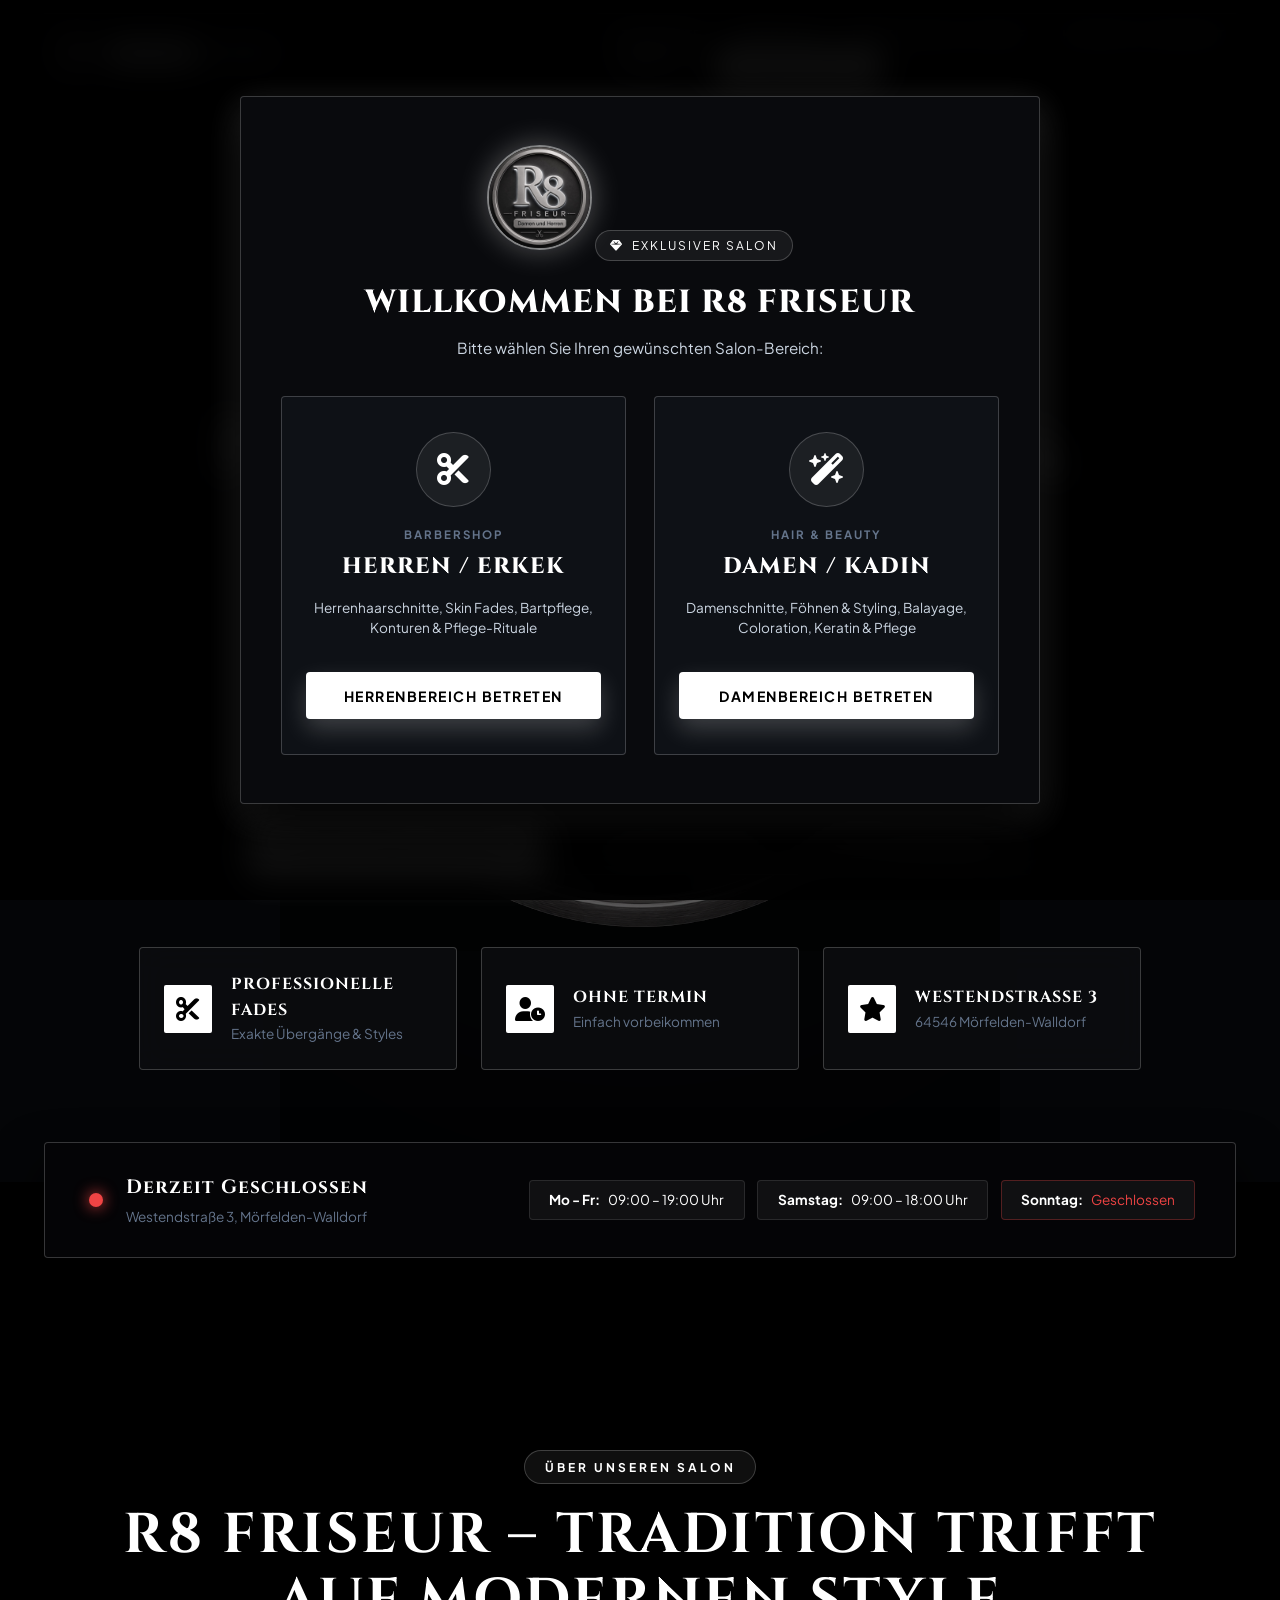
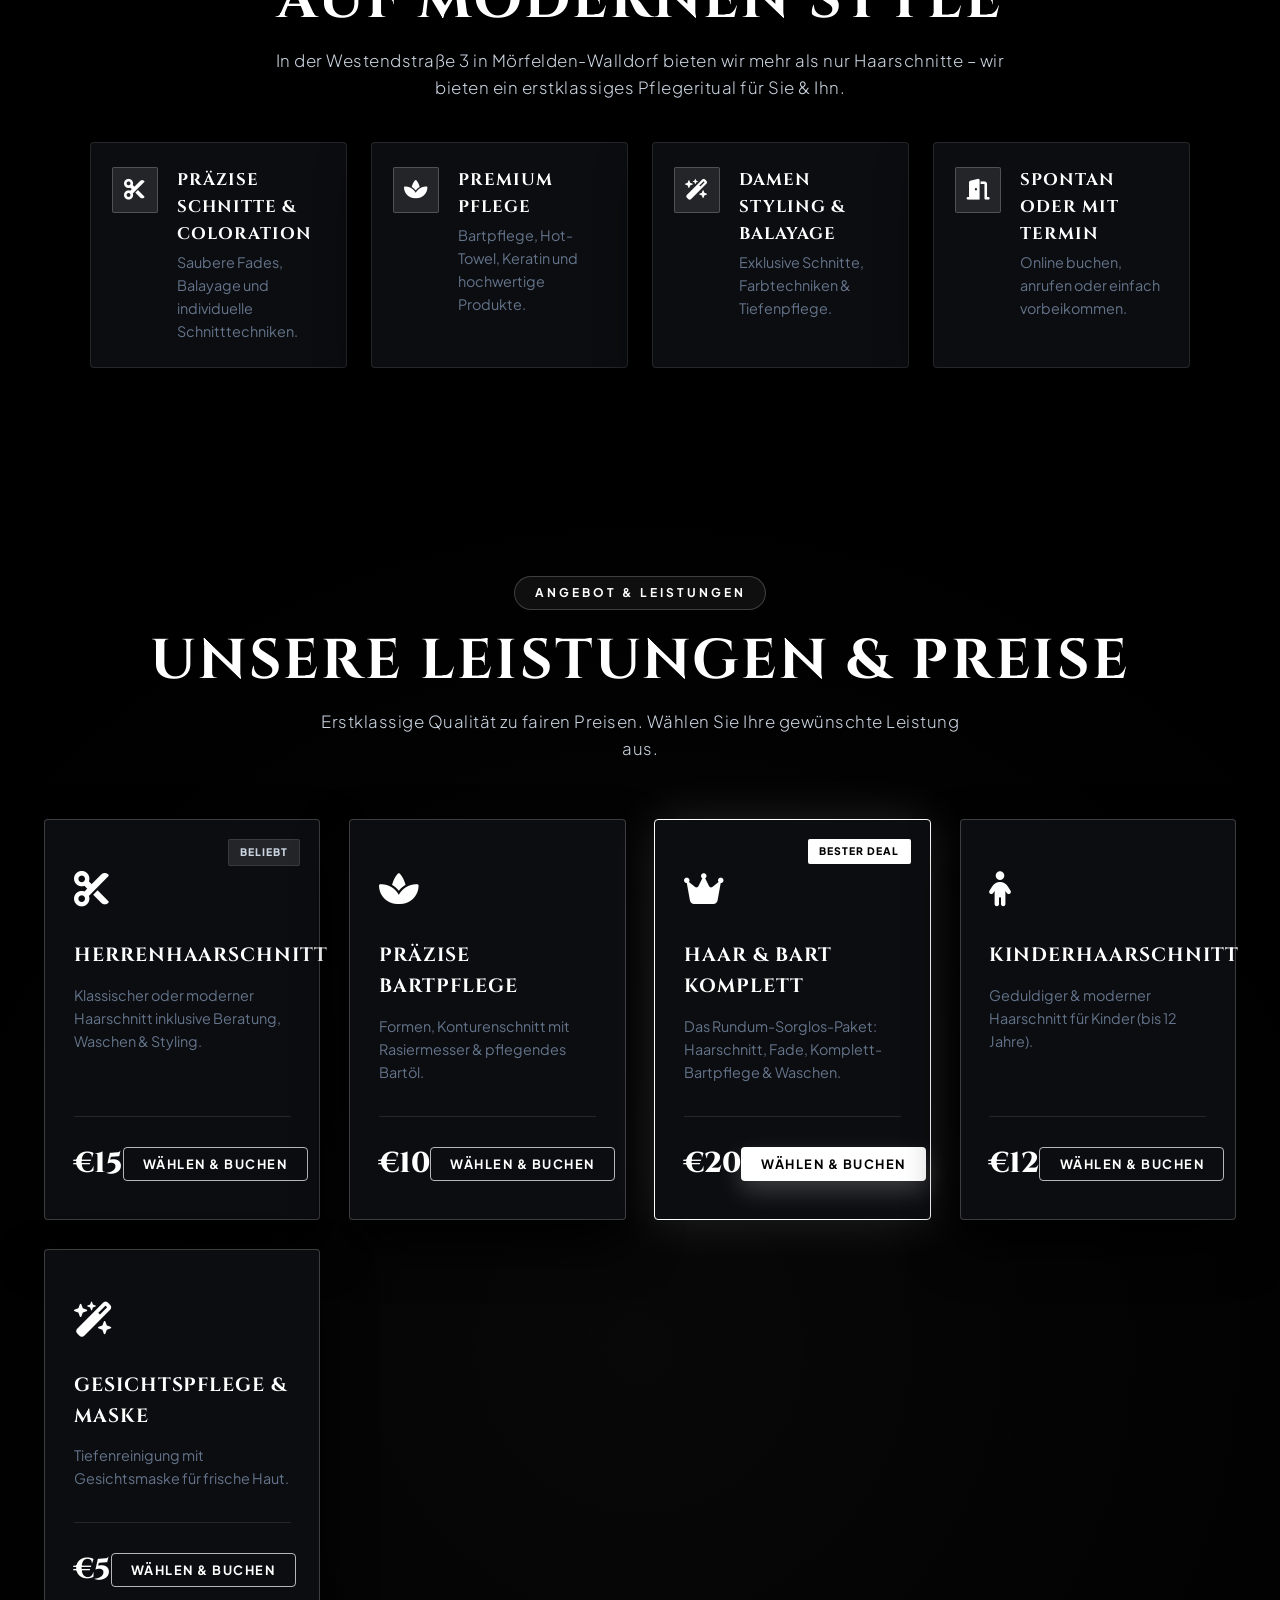
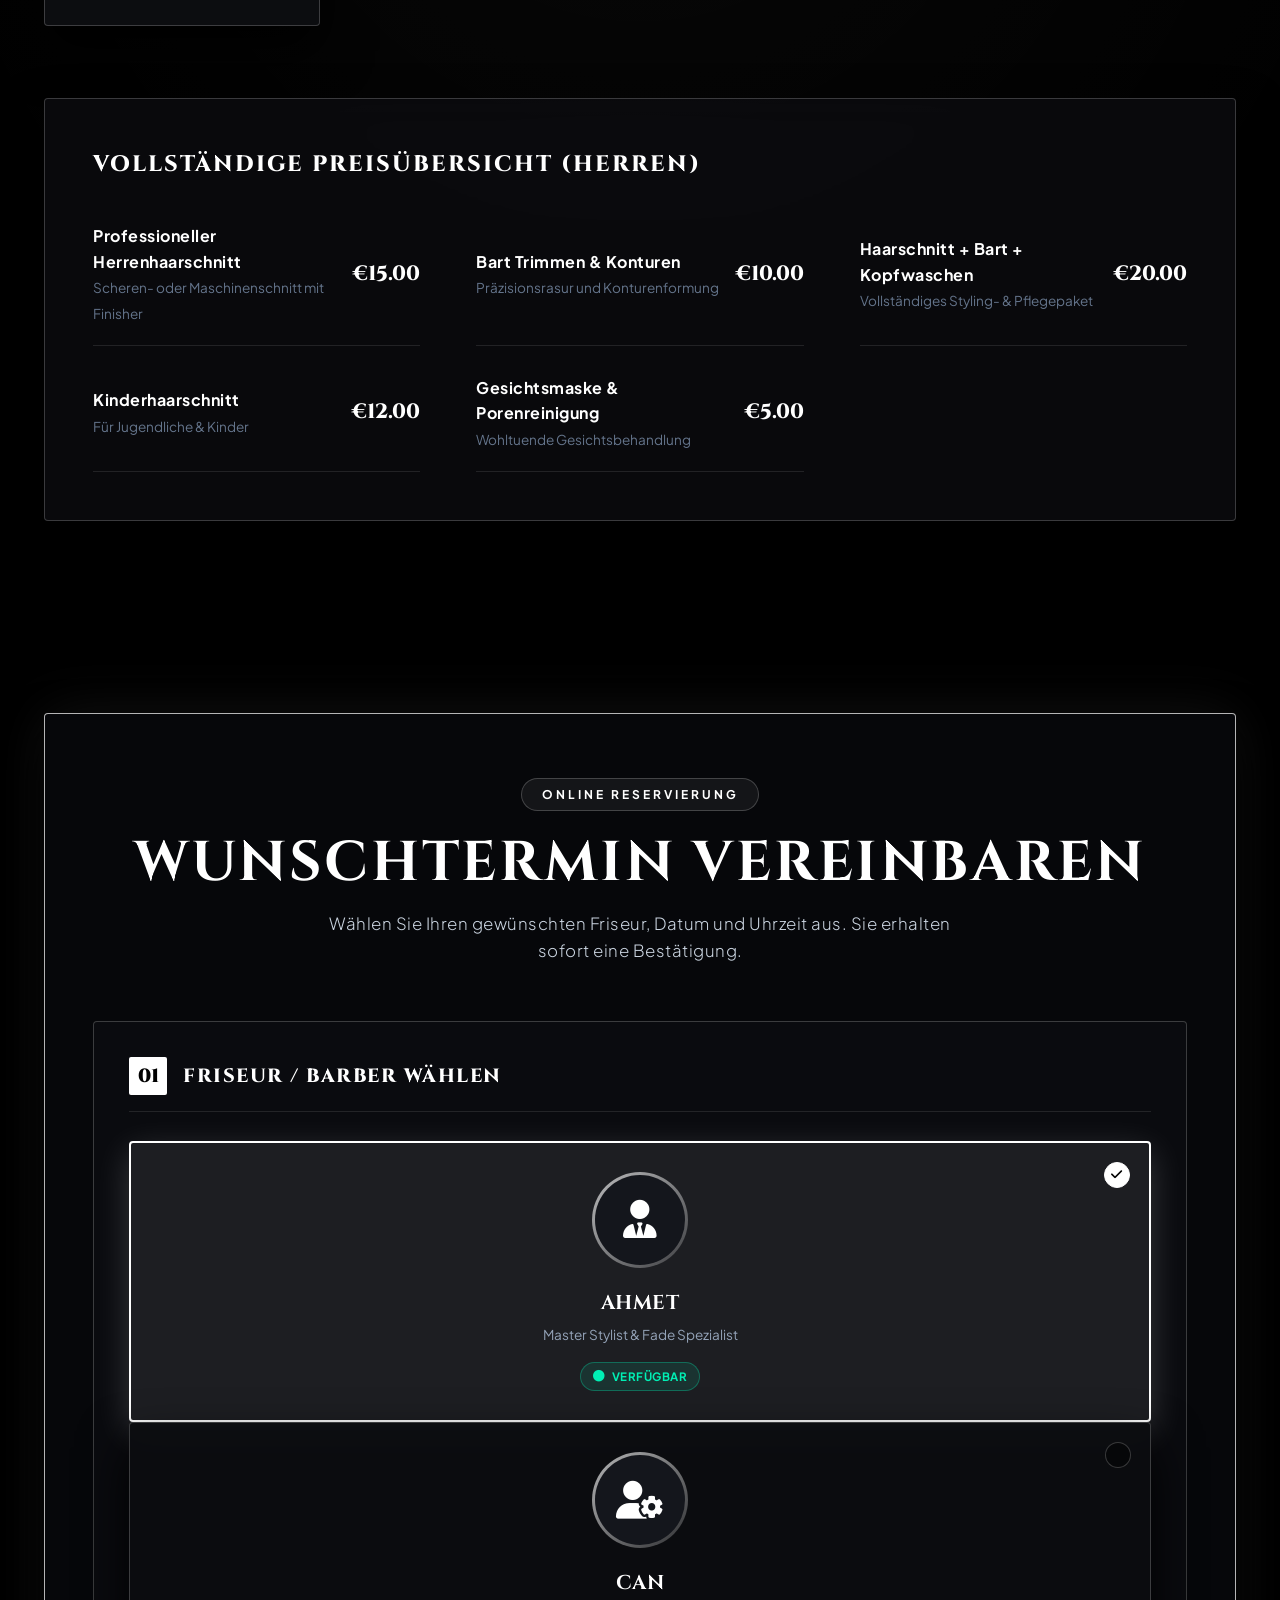
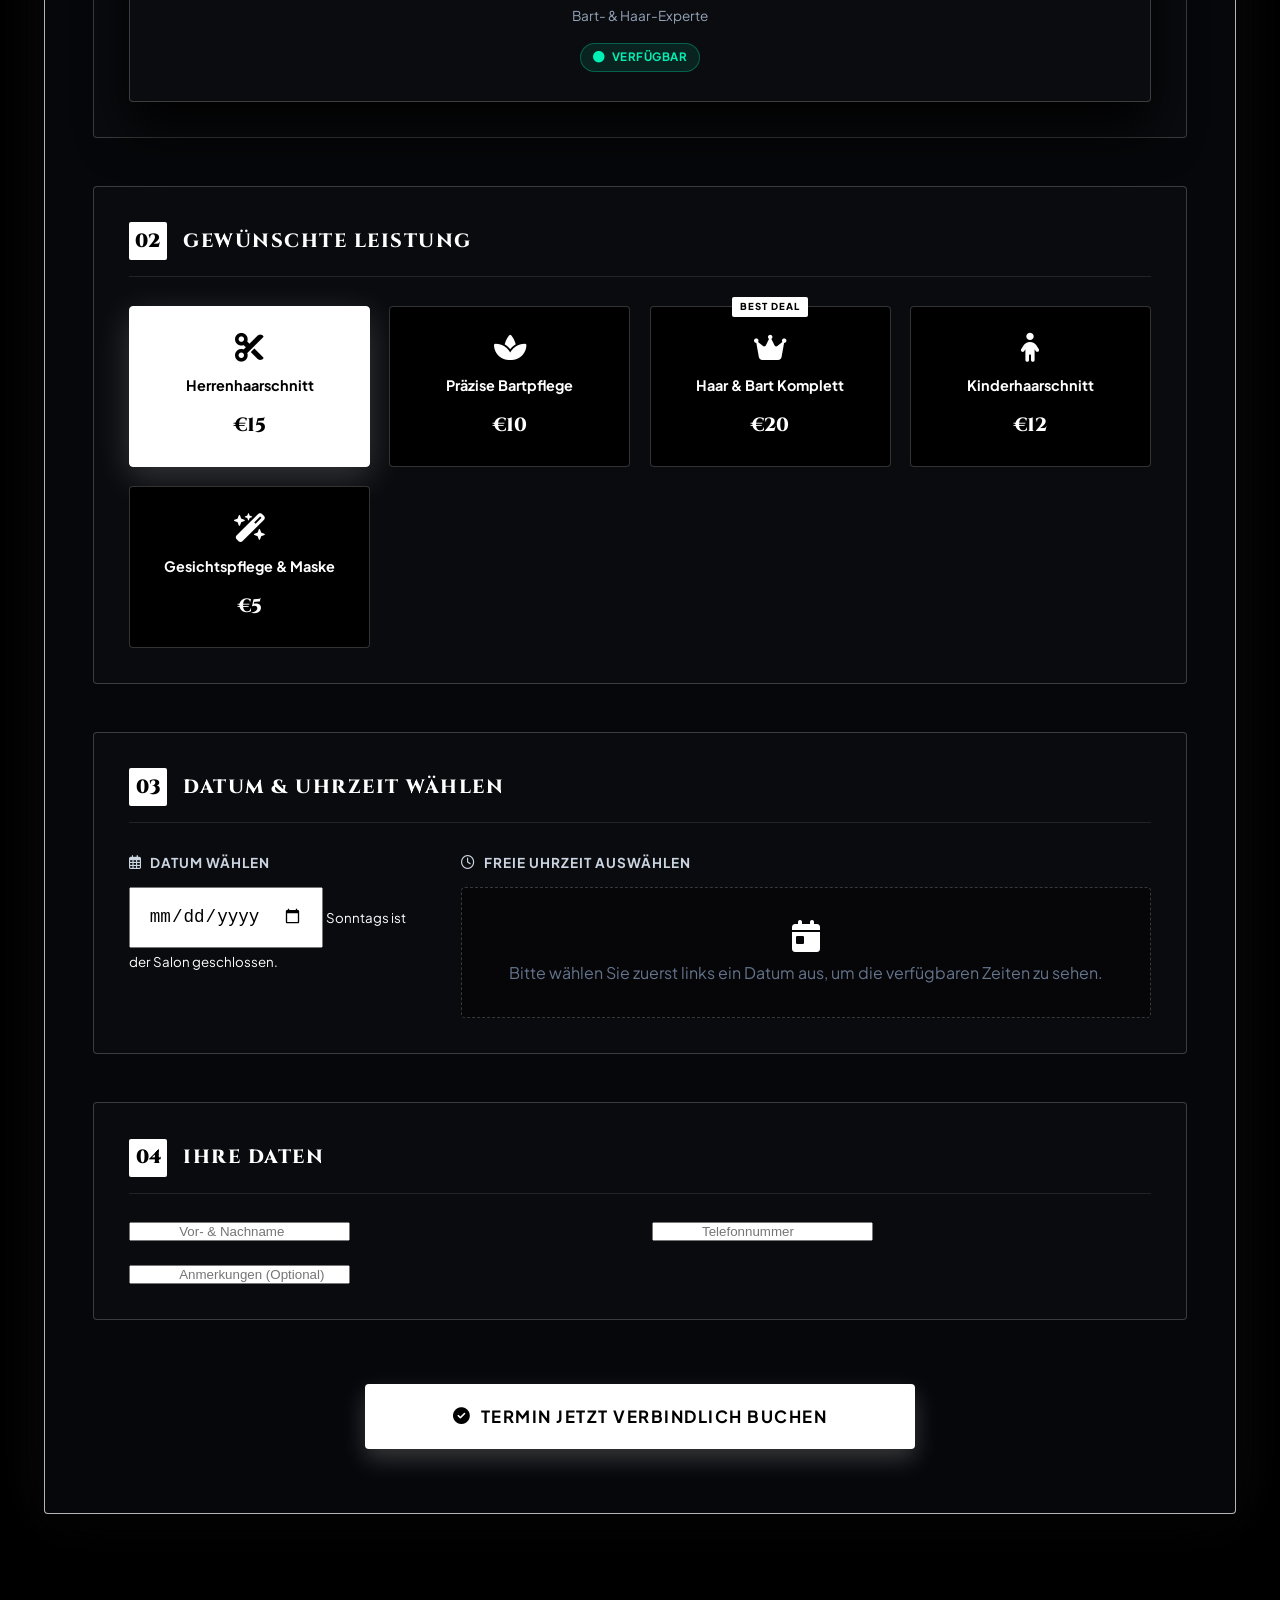
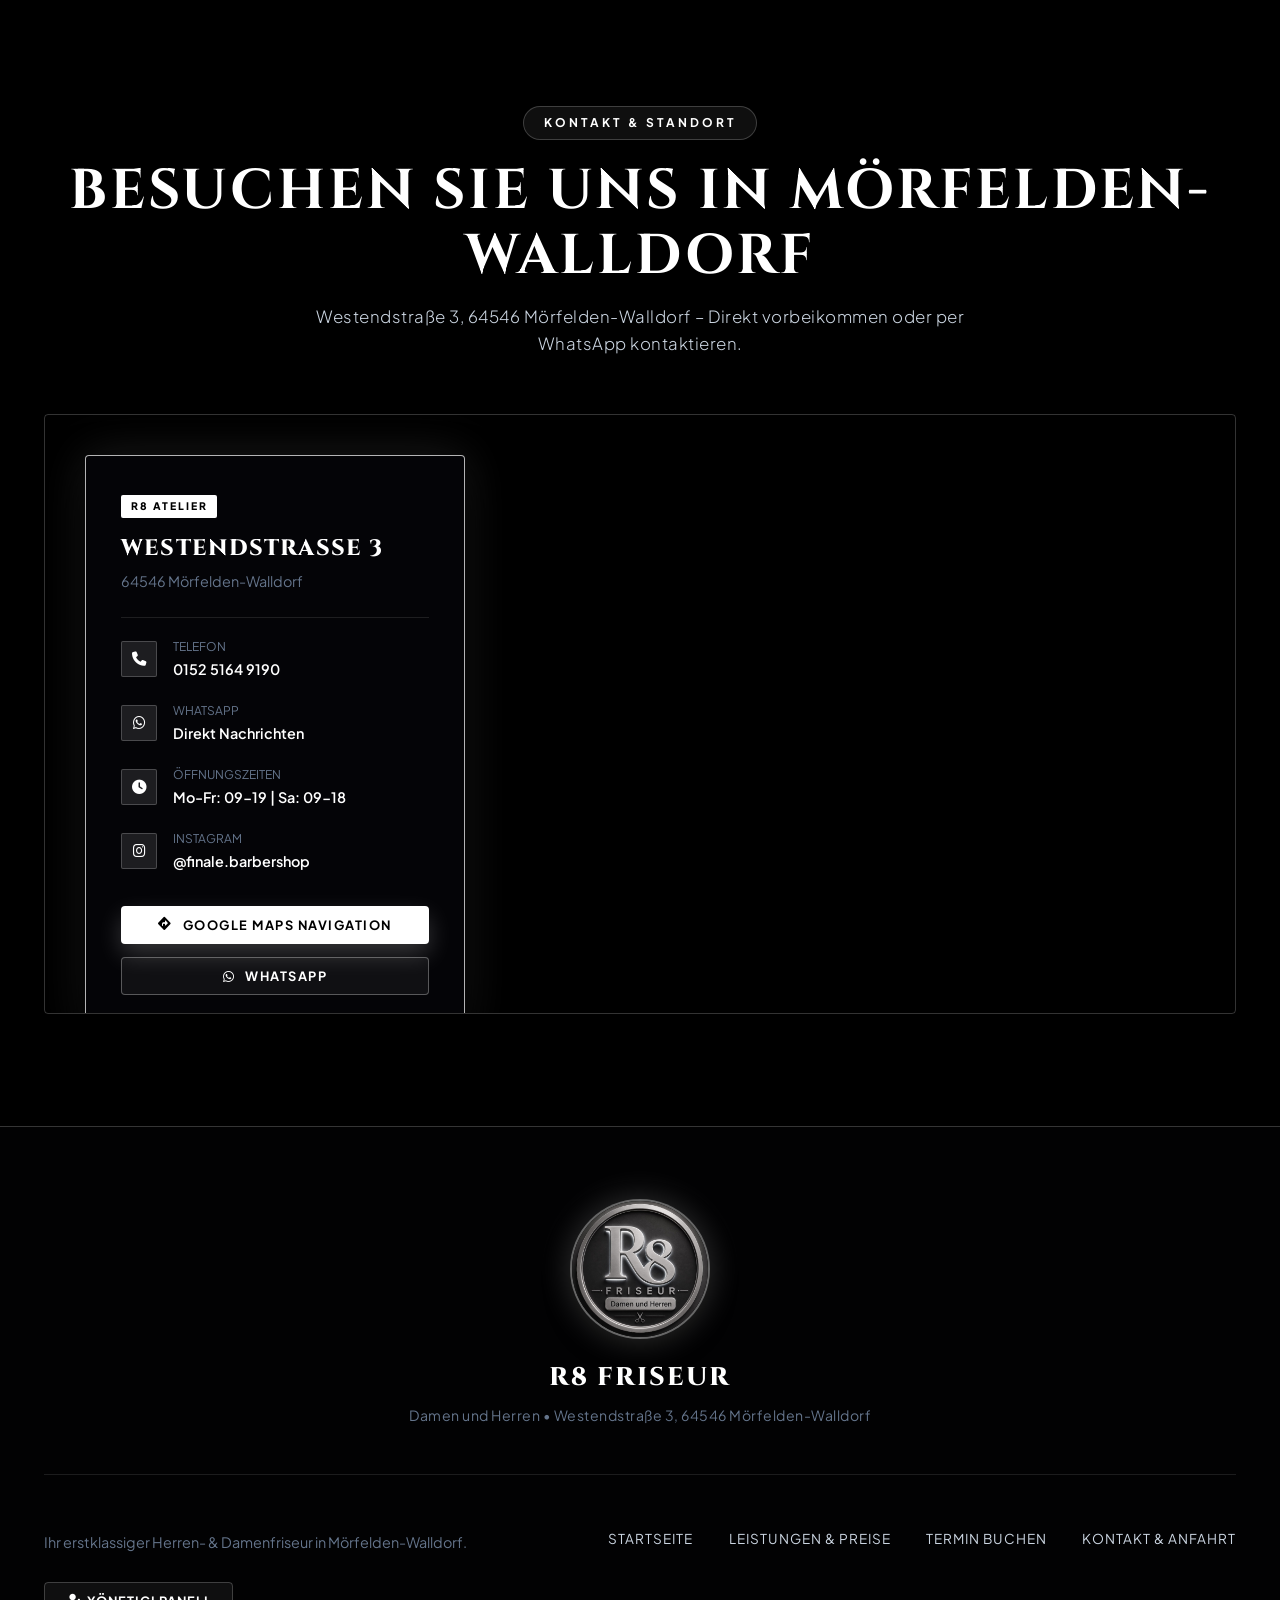
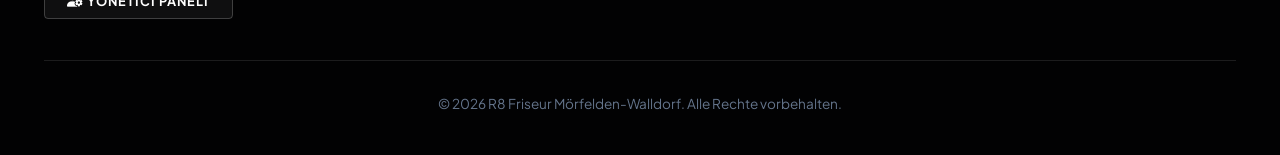
==== index.html @ 6f7be1d8 "Add files via upload" ====
<!DOCTYPE html>
<html lang="de">
<head>
    <meta charset="UTF-8">
    <meta name="viewport" content="width=device-width, initial-scale=1.0, maximum-scale=5.0">
    <meta name="theme-color" content="#000000">
    <meta name="description" content="R8 Friseur in Mörfelden-Walldorf - Professionelle Herrenhaarschnitte, Fades und präzise Bartpflege. Besuche mit und ohne Termin in der Westendstraße 3.">
    <title data-i18n="docTitle">R8 Friseur | Mörfelden-Walldorf</title>

    <!-- Google Fonts -->
    <link rel="preconnect" href="https://fonts.googleapis.com">
    <link rel="preconnect" href="https://fonts.gstatic.com" crossorigin>
    <link href="https://fonts.googleapis.com/css2?family=Cinzel:wght@500;600;700;800;900&family=Plus+Jakarta+Sans:wght@300;400;500;600;700;800&display=swap" rel="stylesheet">
    
    <!-- FontAwesome Icons -->
    <link rel="stylesheet" href="https://cdnjs.cloudflare.com/ajax/libs/font-awesome/6.4.0/css/all.min.css">
    
    <!-- Stylesheet with Cache Busting -->
    <link rel="stylesheet" href="style.css?v=3.1">

    <style>
        /* Bulletproof Navbar Row Layout for all Mobile & Desktop screens */
        .site-header {
            position: fixed;
            top: 0.8rem;
            left: 0;
            right: 0;
            z-index: 1000;
            padding: 0 0.8rem;
        }
        .navbar {
            display: flex !important;
            flex-direction: row !important;
            align-items: center !important;
            justify-content: space-between !important;
            flex-wrap: nowrap !important;
            padding: 0.45rem 0.85rem !important;
            gap: 0.5rem !important;
        }
        .navbar-brand-group {
            display: inline-flex !important;
            flex-direction: row !important;
            align-items: center !important;
            gap: 0.65rem !important;
            flex-shrink: 0 !important;
            flex-wrap: nowrap !important;
        }
        .logo {
            display: inline-flex !important;
            align-items: center !important;
            flex-shrink: 0 !important;
            margin: 0 !important;
            padding: 0 !important;
            line-height: 0 !important;
        }
        .nav-logo-img {
            width: 38px !important;
            height: 38px !important;
            border-radius: 50% !important;
            object-fit: cover !important;
            border: 1.5px solid rgba(255, 255, 255, 0.45) !important;
            box-shadow: 0 0 12px rgba(255, 255, 255, 0.25) !important;
            display: block !important;
            flex-shrink: 0 !important;
        }
        .gender-switch-bar {
            display: inline-flex !important;
            flex-direction: row !important;
            align-items: center !important;
            background: rgba(255, 255, 255, 0.06) !important;
            border: 1px solid var(--border-silver) !important;
            border-radius: 9999px !important;
            padding: 2px !important;
            gap: 2px !important;
            flex-shrink: 0 !important;
            white-space: nowrap !important;
        }
        .gender-tab {
            display: inline-flex !important;
            flex-direction: row !important;
            align-items: center !important;
            gap: 0.35rem !important;
            padding: 0.28rem 0.6rem !important;
            border-radius: 9999px !important;
            font-size: 0.75rem !important;
            font-weight: 700 !important;
            border: none !important;
            cursor: pointer !important;
            text-transform: uppercase !important;
            letter-spacing: 0.5px !important;
            flex-shrink: 0 !important;
            white-space: nowrap !important;
        }
        .gender-tab span {
            white-space: nowrap !important;
        }
        .mobile-toggle {
            margin-left: auto !important;
            flex-shrink: 0 !important;
            padding: 0.4rem 0.65rem !important;
        }
    </style>
</head>
<body>

    <!-- ==========================================================================
         WELCOME GENDER SELECTION PORTAL (SPLASH OVERLAY)
         ========================================================================== -->
    <div id="genderPortalModal" class="portal-overlay">
        <div class="portal-card">
            <div class="portal-logo-emblem-wrap">
                <img src="r8_logo.jpg" alt="R8 Friseur Logo" class="portal-logo-emblem-img">
            </div>
            <span class="portal-badge"><i class="fa-solid fa-gem"></i> EXKLUSIVER SALON</span>
            <h2 class="portal-title" data-i18n="portalTitle">Willkommen bei R8 Friseur</h2>
            <p class="portal-subtitle" data-i18n="portalSubtitle">Bitte wählen Sie Ihren Salon-Bereich / Lütfen bölümünüzü seçin:</p>
            
            <div class="portal-grid">
                <!-- Herren / Erkek Choice -->
                <div class="portal-option-card herren-option" onclick="chooseGenderSection('herren')">
                    <div class="portal-icon-box">
                        <i class="fa-solid fa-scissors"></i>
                    </div>
                    <span class="portal-option-tag" data-i18n="portalHerrenTag">BARBERSHOP</span>
                    <h3 class="portal-option-name" data-i18n="portalHerrenTitle">HERREN / ERKEK</h3>
                    <p class="portal-option-desc" data-i18n="portalHerrenDesc">Herrenhaarschnitte, Skin Fades, Bartpflege, Konturen & Pflege-Rituale</p>
                    <button class="btn btn-primary portal-btn" data-i18n="portalHerrenBtn">
                        <i class="fa-solid fa-arrow-right"></i> Herrenbereich Auswählen
                    </button>
                </div>

                <!-- Damen / Kadın Choice -->
                <div class="portal-option-card damen-option" onclick="chooseGenderSection('damen')">
                    <div class="portal-icon-box">
                        <i class="fa-solid fa-wand-magic-sparkles"></i>
                    </div>
                    <span class="portal-option-tag" data-i18n="portalDamenTag">HAIR & BEAUTY</span>
                    <h3 class="portal-option-name" data-i18n="portalDamenTitle">DAMEN / KADIN</h3>
                    <p class="portal-option-desc" data-i18n="portalDamenDesc">Damenschnitte, Föhnen & Styling, Balayage, Coloration, Keratin & Pflege</p>
                    <button class="btn btn-primary portal-btn" data-i18n="portalDamenBtn">
                        <i class="fa-solid fa-arrow-right"></i> Damenbereich Auswählen
                    </button>
                </div>
            </div>
        </div>
    </div>

    <!-- Header / Navbar -->
    <header class="site-header">
        <nav class="navbar">
            <div class="navbar-brand-group">
                <a href="#home" class="logo" aria-label="R8 Friseur">
                    <img src="r8_logo.jpg" alt="R8 Friseur Logo" class="nav-logo-img">
                </a>

                <!-- Gender Section Segmented Switcher in Navbar -->
                <div class="gender-switch-bar">
                    <button class="gender-tab active" id="tabHerren" onclick="chooseGenderSection('herren')">
                        <i class="fa-solid fa-user-tie"></i> <span data-i18n="tabHerren">Herren</span>
                    </button>
                    <button class="gender-tab" id="tabDamen" onclick="chooseGenderSection('damen')">
                        <i class="fa-solid fa-gem"></i> <span data-i18n="tabDamen">Damen</span>
                    </button>
                </div>
            </div>

            <div class="nav-menu" id="navMenu">
                <ul class="nav-links">
                    <li><a href="#home" class="nav-link active" data-i18n="navHome">Startseite</a></li>
                    <li><a href="#about" class="nav-link" data-i18n="navAbout">Über Uns</a></li>
                    <li><a href="#services" class="nav-link" data-i18n="navServices">Leistungen & Preise</a></li>
                    <li><a href="#contact" class="nav-link" data-i18n="navContact">Kontakt & Anfahrt</a></li>
                </ul>

                <div class="nav-actions">
                    <!-- Language Selector -->
                    <div class="lang-selector">
                        <i class="fa-solid fa-globe lang-icon"></i>
                        <select id="languageSelector" onchange="changeLanguage(this.value)">
                            <option value="de">DE</option>
                            <option value="tr">TR</option>
                            <option value="en">EN</option>
                        </select>
                    </div>

                    <a href="#booking" class="btn btn-primary btn-sm" data-i18n="navBookBtn">
                        <i class="fa-regular fa-calendar-check"></i> Termin Buchen
                    </a>
                </div>
            </div>

            <!-- Mobile Menu Toggle -->
            <button class="mobile-toggle" id="mobileToggle" aria-label="Menü öffnen">
                <i class="fa-solid fa-bars"></i>
            </button>
        </nav>
    </header>

    <main>
        <!-- Hero Section -->
        <section id="home" class="hero-section">
            <div class="hero-bg-media"></div>
            <div class="container hero-container">
                <div class="hero-content">
                    <!-- Central 3D Brand Emblem -->
                    <div class="hero-brand-emblem-wrap">
                        <img src="r8_logo.jpg" alt="R8 Friseur Logo" class="hero-brand-emblem">
                    </div>

                    <div class="hero-badges">
                        <span class="badge badge-silver"><i class="fa-solid fa-location-dot"></i> Mörfelden-Walldorf</span>
                        <span class="badge badge-glass" id="heroGenderBadge"><i class="fa-solid fa-scissors"></i> <span data-i18n="currentSectionLabel">Herren Salon</span></span>
                        <span class="badge badge-glass"><i class="fa-solid fa-bolt"></i> <span data-i18n="walkInBadge">Ohne Termin möglich</span></span>
                    </div>

                    <h1 class="hero-title" id="heroMainTitle" data-i18n="heroTitle">
                        Perfekter Cut & <span class="mono-gradient-text">Präzise Bartpflege</span>
                    </h1>

                    <p class="hero-subtitle" id="heroMainSubtitle" data-i18n="heroSubtitle">
                        Willkommen bei R8 Friseur in Mörfelden-Walldorf. Wir bieten Ihnen professionelle Herrenhaarschnitte, moderne Fades und erstklassiges Styling.
                    </p>

                    <div class="hero-buttons">
                        <a href="#booking" class="btn btn-primary btn-lg pulse-glow" data-i18n="heroBookBtn">
                            <i class="fa-regular fa-calendar-check"></i> Online Termin Buchen
                        </a>
                        <a href="tel:015251649190" class="btn btn-outline btn-lg">
                            <i class="fa-solid fa-phone"></i> 0152 5164 9190
                        </a>
                        <a href="https://www.instagram.com/finale.barbershop/" target="_blank" rel="noopener" class="btn btn-instagram btn-lg" aria-label="Instagram">
                            <i class="fa-brands fa-instagram"></i> Instagram
                        </a>
                    </div>

                    <!-- Quick Info Stats -->
                    <div class="hero-stats">
                        <div class="stat-item">
                            <i class="fa-solid fa-scissors stat-icon"></i>
                            <div>
                                <h4 data-i18n="stat1Title">Professionelle Fades</h4>
                                <p data-i18n="stat1Sub">Exakte Übergänge & Styles</p>
                            </div>
                        </div>
                        <div class="stat-item">
                            <i class="fa-solid fa-user-clock stat-icon"></i>
                            <div>
                                <h4 data-i18n="stat2Title">Ohne Termin</h4>
                                <p data-i18n="stat2Sub">Einfach vorbeikommen</p>
                            </div>
                        </div>
                        <div class="stat-item">
                            <i class="fa-solid fa-star stat-icon"></i>
                            <div>
                                <h4>Westendstraße 3</h4>
                                <p>64546 Mörfelden-Walldorf</p>
                            </div>
                        </div>
                    </div>
                </div>
            </div>
        </section>

        <!-- Business Status & Hours Bar -->
        <section class="status-bar-section">
            <div class="container">
                <div class="status-bar-card glass-panel">
                    <div class="status-indicator-box">
                        <div class="status-dot-wrapper">
                            <span class="status-dot" id="statusDot"></span>
                        </div>
                        <div class="status-text">
                            <span class="status-label" id="statusLabel" data-i18n="statusChecking">Status wird geprüft...</span>
                            <span class="status-sub" id="statusSub">Westendstraße 3, Mörfelden-Walldorf</span>
                        </div>
                    </div>

                    <div class="hours-quick-summary">
                        <div class="hours-chip">
                            <span class="day-name" data-i18n="hoursMonFri">Mo - Fr:</span>
                            <span class="time-range">09:00 – 19:00 Uhr</span>
                        </div>
                        <div class="hours-chip">
                            <span class="day-name" data-i18n="hoursSat">Samstag:</span>
                            <span class="time-range">09:00 – 18:00 Uhr</span>
                        </div>
                        <div class="hours-chip closed">
                            <span class="day-name" data-i18n="hoursSun">Sonntag:</span>
                            <span class="time-range" data-i18n="hoursClosed">Geschlossen</span>
                        </div>
                    </div>
                </div>
            </div>
        </section>

        <!-- About Section (Shop photo removed) -->
        <section id="about" class="about-section">
            <div class="container">
                <div class="about-full-container">
                    <div class="section-header text-center" style="margin-bottom: 2.5rem;">
                        <div class="section-tag" data-i18n="aboutTag">ÜBER UNSEREN SALON</div>
                        <h2 class="section-title" data-i18n="aboutTitle">R8 Friseur – Tradition trifft auf modernen Style</h2>
                        <p class="section-subtitle" style="max-width: 750px; margin: 0 auto;" data-i18n="aboutDesc1">
                            In der Westendstraße 3 in Mörfelden-Walldorf bieten wir mehr als nur Haarschnitte – wir bieten ein erstklassiges Pflegeritual für Sie & Ihn.
                        </p>
                    </div>

                    <div class="about-features-matrix">
                        <div class="feature-card glass-panel">
                            <div class="feature-icon"><i class="fa-solid fa-scissors"></i></div>
                            <div class="feature-info">
                                <h3 data-i18n="feat1Title">Präzise Fades & Schnitte</h3>
                                <p data-i18n="feat1Desc">Saubere Übergänge maßgeschneidert auf Ihre Kopfform.</p>
                            </div>
                        </div>

                        <div class="feature-card glass-panel">
                            <div class="feature-icon"><i class="fa-solid fa-spa"></i></div>
                            <div class="feature-info">
                                <h3 data-i18n="feat2Title">Traditionelle Bartpflege</h3>
                                <p data-i18n="feat2Desc">Rasur, Konturen und wohltuende Pflegeprodukte.</p>
                            </div>
                        </div>

                        <div class="feature-card glass-panel">
                            <div class="feature-icon"><i class="fa-solid fa-wand-magic-sparkles"></i></div>
                            <div class="feature-info">
                                <h3>Damen Styling & Balayage</h3>
                                <p>Exklusive Schnitte, Farbtechniken & Tiefenpflege.</p>
                            </div>
                        </div>

                        <div class="feature-card glass-panel">
                            <div class="feature-icon"><i class="fa-solid fa-door-open"></i></div>
                            <div class="feature-info">
                                <h3 data-i18n="feat3Title">Spontan oder mit Termin</h3>
                                <p data-i18n="feat3Desc">Online buchen, anrufen oder einfach vorbeikommen.</p>
                            </div>
                        </div>
                    </div>
                </div>
            </div>
        </section>

        <!-- Services & Pricing Section -->
        <section id="services" class="services-section">
            <div class="container">
                <div class="section-header text-center">
                    <div class="section-tag" data-i18n="servicesTag">ANGEBOT & LEISTUNGEN</div>
                    <h2 class="section-title" id="servicesTitle" data-i18n="servicesTitle">Unsere Leistungen & Preise</h2>
                    <p class="section-subtitle" id="servicesSubtitle" data-i18n="servicesSub">Erstklassige Qualität zu fairen Preisen. Wählen Sie Ihre gewünschte Leistung aus.</p>
                </div>

                <!-- HERREN SERVICES GRID -->
                <div id="herrenServicesGrid" class="services-cards-grid">
                    <div class="service-card glass-panel" onclick="quickSelectService('Herrenhaarschnitt')">
                        <div class="service-badge" data-i18n="popularBadge">Beliebt</div>
                        <div class="service-icon"><i class="fa-solid fa-scissors"></i></div>
                        <h3 class="service-name" data-i18n="service1Title">Herrenhaarschnitt</h3>
                        <p class="service-desc" data-i18n="service1Desc">Klassischer oder moderner Haarschnitt inklusive Beratung, Waschen & Styling.</p>
                        <div class="service-footer">
                            <span class="service-price">€15</span>
                            <button class="btn btn-sm btn-outline" data-i18n="selectServiceBtn">Wählen & Buchen</button>
                        </div>
                    </div>

                    <div class="service-card glass-panel" onclick="quickSelectService('Bartpflege')">
                        <div class="service-icon"><i class="fa-solid fa-spa"></i></div>
                        <h3 class="service-name" data-i18n="service2Title">Präzise Bartpflege</h3>
                        <p class="service-desc" data-i18n="service2Desc">Formen, Konturenschnitt mit Rasiermesser & pflegendes Bartöl.</p>
                        <div class="service-footer">
                            <span class="service-price">€10</span>
                            <button class="btn btn-sm btn-outline" data-i18n="selectServiceBtn">Wählen & Buchen</button>
                        </div>
                    </div>

                    <div class="service-card glass-panel featured-service" onclick="quickSelectService('Haar & Bart Komplett')">
                        <div class="service-badge gold" data-i18n="comboBadge">BESTER DEAL</div>
                        <div class="service-icon"><i class="fa-solid fa-crown"></i></div>
                        <h3 class="service-name" data-i18n="service3Title">Haar & Bart Komplett</h3>
                        <p class="service-desc" data-i18n="service3Desc">Das Rundum-Sorglos-Paket: Haarschnitt, Fade, Komplett-Bartpflege & Waschen.</p>
                        <div class="service-footer">
                            <span class="service-price">€20</span>
                            <button class="btn btn-sm btn-primary" data-i18n="selectServiceBtn">Wählen & Buchen</button>
                        </div>
                    </div>

                    <div class="service-card glass-panel" onclick="quickSelectService('Kinderhaarschnitt')">
                        <div class="service-icon"><i class="fa-solid fa-child"></i></div>
                        <h3 class="service-name" data-i18n="service4Title">Kinderhaarschnitt</h3>
                        <p class="service-desc" data-i18n="service4Desc">Geduldiger & moderner Haarschnitt für Kinder (bis 12 Jahre).</p>
                        <div class="service-footer">
                            <span class="service-price">€12</span>
                            <button class="btn btn-sm btn-outline" data-i18n="selectServiceBtn">Wählen & Buchen</button>
                        </div>
                    </div>

                    <div class="service-card glass-panel" onclick="quickSelectService('Cilt Bakımı & Maske')">
                        <div class="service-icon"><i class="fa-solid fa-wand-magic-sparkles"></i></div>
                        <h3 class="service-name" data-i18n="service5Title">Gesichtspflege & Maske</h3>
                        <p class="service-desc" data-i18n="service5Desc">Tiefenreinigung mit Gesichtsmaske für frische Haut.</p>
                        <div class="service-footer">
                            <span class="service-price">€5</span>
                            <button class="btn btn-sm btn-outline" data-i18n="selectServiceBtn">Wählen & Buchen</button>
                        </div>
                    </div>
                </div>

                <!-- DAMEN SERVICES GRID -->
                <div id="damenServicesGrid" class="services-cards-grid" style="display:none;">
                    <div class="service-card glass-panel" onclick="quickSelectService('Damenschnitt & Styling')">
                        <div class="service-badge" data-i18n="popularBadge">Beliebt</div>
                        <div class="service-icon"><i class="fa-solid fa-scissors"></i></div>
                        <h3 class="service-name" data-i18n="damenS1Title">Damenschnitt & Styling</h3>
                        <p class="service-desc" data-i18n="damenS1Desc">Individuelle Typberatung, Waschen, präziser Schnitt & Föhn-Styling.</p>
                        <div class="service-footer">
                            <span class="service-price">€25</span>
                            <button class="btn btn-sm btn-outline" data-i18n="selectServiceBtn">Wählen & Buchen</button>
                        </div>
                    </div>

                    <div class="service-card glass-panel" onclick="quickSelectService('Waschen & Föhnen')">
                        <div class="service-icon"><i class="fa-solid fa-wind"></i></div>
                        <h3 class="service-name" data-i18n="damenS2Title">Waschen & Föhnen</h3>
                        <p class="service-desc" data-i18n="damenS2Desc">Entspannende Haarwäsche mit Pflegekur, Föhnwelle oder Glätten.</p>
                        <div class="service-footer">
                            <span class="service-price">€15</span>
                            <button class="btn btn-sm btn-outline" data-i18n="selectServiceBtn">Wählen & Buchen</button>
                        </div>
                    </div>

                    <div class="service-card glass-panel featured-service" onclick="quickSelectService('Balayage / Strähnen')">
                        <div class="service-badge gold" data-i18n="comboBadge">BESTER DEAL</div>
                        <div class="service-icon"><i class="fa-solid fa-wand-magic-sparkles"></i></div>
                        <h3 class="service-name" data-i18n="damenS3Title">Balayage / Strähnen</h3>
                        <p class="service-desc" data-i18n="damenS3Desc">Kreative Farbverläufe, Strähnentechnik inklusive Veredelung & Glossing.</p>
                        <div class="service-footer">
                            <span class="service-price">€60</span>
                            <button class="btn btn-sm btn-primary" data-i18n="selectServiceBtn">Wählen & Buchen</button>
                        </div>
                    </div>

                    <div class="service-card glass-panel" onclick="quickSelectService('Haaransatz & Färbung')">
                        <div class="service-icon"><i class="fa-solid fa-palette"></i></div>
                        <h3 class="service-name" data-i18n="damenS4Title">Haaransatz & Färbung</h3>
                        <p class="service-desc" data-i18n="damenS4Desc">Schonende Coloration, brillante Farbergebnisse & Farbglanzversiegelung.</p>
                        <div class="service-footer">
                            <span class="service-price">€35</span>
                            <button class="btn btn-sm btn-outline" data-i18n="selectServiceBtn">Wählen & Buchen</button>
                        </div>
                    </div>

                    <div class="service-card glass-panel" onclick="quickSelectService('Keratin & Tiefenpflege')">
                        <div class="service-icon"><i class="fa-solid fa-spray-can-sparkles"></i></div>
                        <h3 class="service-name" data-i18n="damenS5Title">Keratin & Tiefenpflege</h3>
                        <p class="service-desc" data-i18n="damenS5Desc">Intensive Reparaturbehandlung für seidenweiches und glänzendes Haar.</p>
                        <div class="service-footer">
                            <span class="service-price">€30</span>
                            <button class="btn btn-sm btn-outline" data-i18n="selectServiceBtn">Wählen & Buchen</button>
                        </div>
                    </div>

                    <div class="service-card glass-panel" onclick="quickSelectService('Augenbrauen Zupfen & Form')">
                        <div class="service-icon"><i class="fa-solid fa-eye"></i></div>
                        <h3 class="service-name" data-i18n="damenS6Title">Augenbrauen Zupfen & Form</h3>
                        <p class="service-desc" data-i18n="damenS6Desc">Perfekte Konturen mit Fadentechnik und optionales Färben.</p>
                        <div class="service-footer">
                            <span class="service-price">€10</span>
                            <button class="btn btn-sm btn-outline" data-i18n="selectServiceBtn">Wählen & Buchen</button>
                        </div>
                    </div>
                </div>

                <!-- Complete Price List Table (Herren) -->
                <div id="herrenPriceTable" class="price-list-container glass-panel">
                    <h3 class="price-table-title" data-i18n="fullPriceTitle"><i class="fa-solid fa-list"></i> Vollständige Preisübersicht (Herren)</h3>
                    <div class="price-items-grid">
                        <div class="price-item">
                            <div class="price-info">
                                <span class="price-title" data-i18n="p1Name">Professioneller Herrenhaarschnitt</span>
                                <span class="price-sub" data-i18n="p1Sub">Scheren- oder Maschinenschnitt mit Finisher</span>
                            </div>
                            <span class="price-tag">€15.00</span>
                        </div>
                        <div class="price-item">
                            <div class="price-info">
                                <span class="price-title" data-i18n="p2Name">Bart Trimmen & Konturen</span>
                                <span class="price-sub" data-i18n="p2Sub">Präzisionsrasur und Konturenformung</span>
                            </div>
                            <span class="price-tag">€10.00</span>
                        </div>
                        <div class="price-item">
                            <div class="price-info">
                                <span class="price-title" data-i18n="p3Name">Haarschnitt + Bart + Kopfwaschen</span>
                                <span class="price-sub" data-i18n="p3Sub">Vollständiges Styling- & Pflegepaket</span>
                            </div>
                            <span class="price-tag">€20.00</span>
                        </div>
                        <div class="price-item">
                            <div class="price-info">
                                <span class="price-title" data-i18n="p4Name">Kinderhaarschnitt</span>
                                <span class="price-sub" data-i18n="p4Sub">Für Jugendliche & Kinder</span>
                            </div>
                            <span class="price-tag">€12.00</span>
                        </div>
                        <div class="price-item">
                            <div class="price-info">
                                <span class="price-title" data-i18n="p5Name">Gesichtsmaske & Porenreinigung</span>
                                <span class="price-sub" data-i18n="p5Sub">Wohltuende Gesichtsbehandlung</span>
                            </div>
                            <span class="price-tag">€5.00</span>
                        </div>
                    </div>
                </div>

                <!-- Complete Price List Table (Damen) -->
                <div id="damenPriceTable" class="price-list-container glass-panel" style="display:none;">
                    <h3 class="price-table-title" data-i18n="damenPriceTitle"><i class="fa-solid fa-list"></i> Vollständige Preisübersicht (Damen)</h3>
                    <div class="price-items-grid">
                        <div class="price-item">
                            <div class="price-info">
                                <span class="price-title" data-i18n="dp1Name">Damenschnitt, Waschen & Föhnen</span>
                                <span class="price-sub" data-i18n="dp1Sub">Kompletter Haarschnitt inkl. Föhn-Styling</span>
                            </div>
                            <span class="price-tag">€25.00</span>
                        </div>
                        <div class="price-item">
                            <div class="price-info">
                                <span class="price-title" data-i18n="dp2Name">Waschen & Föhnen / Styling</span>
                                <span class="price-sub" data-i18n="dp2Sub">Pflegewäsche mit Locken- oder Glättstyling</span>
                            </div>
                            <span class="price-tag">€15.00</span>
                        </div>
                        <div class="price-item">
                            <div class="price-info">
                                <span class="price-title" data-i18n="dp3Name">Balayage / Ombré & Glossing</span>
                                <span class="price-sub" data-i18n="dp3Sub">Premium Farbverlauf mit Veredelung</span>
                            </div>
                            <span class="price-tag">€60.00</span>
                        </div>
                        <div class="price-item">
                            <div class="price-info">
                                <span class="price-title" data-i18n="dp4Name">Haaransatz & Komplettfärbung</span>
                                <span class="price-sub" data-i18n="dp4Sub">Farbfrische & Grauabdeckung mit Schutzpflege</span>
                            </div>
                            <span class="price-tag">€35.00</span>
                        </div>
                        <div class="price-item">
                            <div class="price-info">
                                <span class="price-title" data-i18n="dp5Name">Keratin & Intensiv-Haarkur</span>
                                <span class="price-sub" data-i18n="dp5Sub">Tiefenaufbau & Anti-Frizz Glanzpflege</span>
                            </div>
                            <span class="price-tag">€30.00</span>
                        </div>
                        <div class="price-item">
                            <div class="price-info">
                                <span class="price-title" data-i18n="dp6Name">Augenbrauen Zupfen & Färben</span>
                                <span class="price-sub" data-i18n="dp6Sub">Präzise Fadentechnik & Farbdesign</span>
                            </div>
                            <span class="price-tag">€10.00</span>
                        </div>
                    </div>
                </div>
            </div>
        </section>

        <!-- Dynamic Redesigned VIP Booking Experience -->
        <section id="booking" class="booking-section">
            <div class="container">
                <div class="booking-atelier-frame">
                    <div class="booking-header text-center">
                        <div class="section-tag" data-i18n="bookingTag">ONLINE RESERVIERUNG</div>
                        <h2 class="section-title" data-i18n="bookingTitle">Wunschtermin Vereinbaren</h2>
                        <p class="section-subtitle" id="bookingSubtitle" data-i18n="bookingSub">Wählen Sie Ihren gewünschten Friseur, Datum und Uhrzeit aus. Sie erhalten sofort eine Bestätigung.</p>
                    </div>

                    <form id="booking-form" class="atelier-booking-wizard">
                        
                        <!-- STEP 1: Staff Selection (Herren / Damen) -->
                        <div class="wizard-step-box">
                            <div class="step-badge-title">
                                <span class="step-num">01</span>
                                <h3 id="step1Title" data-i18n="lblBarber">Friseur / Barber Wählen</h3>
                            </div>

                            <!-- Herren Staff Cards -->
                            <div id="herrenBarbersGrid" class="barbers-selection-grid">
                                <!-- Barber 1: Ahmet -->
                                <div class="barber-card selected" id="barberCard1" onclick="selectBarber('Ahmet (Master Barber)')">
                                    <div class="barber-select-check"><i class="fa-solid fa-check"></i></div>
                                    <div class="barber-avatar-box">
                                        <div class="barber-avatar-inner">
                                            <img src="https://images.unsplash.com/photo-1503951914875-452162b0f3f1?w=400&auto=format&fit=crop&q=80" alt="Ahmet" class="barber-avatar-img" onerror="this.style.display='none'; this.nextElementSibling.style.display='flex';" />
                                            <div class="barber-avatar-placeholder" style="display:none;">
                                                <i class="fa-solid fa-user-tie"></i>
                                            </div>
                                        </div>
                                    </div>
                                    <h4 class="barber-name">Ahmet</h4>
                                    <p class="barber-role" data-i18n="barber1Role">Master Stylist & Fade Spezialist</p>
                                    <span class="barber-status-badge"><i class="fa-solid fa-circle"></i> Verfügbar</span>
                                </div>

                                <!-- Barber 2: Can -->
                                <div class="barber-card" id="barberCard2" onclick="selectBarber('Can (Beard & Style)')">
                                    <div class="barber-select-check"><i class="fa-solid fa-check"></i></div>
                                    <div class="barber-avatar-box">
                                        <div class="barber-avatar-inner">
                                            <img src="https://images.unsplash.com/photo-1506794778202-cad84cf45f1d?w=400&auto=format&fit=crop&q=80" alt="Can" class="barber-avatar-img" onerror="this.style.display='none'; this.nextElementSibling.style.display='flex';" />
                                            <div class="barber-avatar-placeholder" style="display:none;">
                                                <i class="fa-solid fa-user-gear"></i>
                                            </div>
                                        </div>
                                    </div>
                                    <h4 class="barber-name">Can</h4>
                                    <p class="barber-role" data-i18n="barber2Role">Bart- & Haar-Experte</p>
                                    <span class="barber-status-badge"><i class="fa-solid fa-circle"></i> Verfügbar</span>
                                </div>
                            </div>

                            <!-- Damen Staff Cards -->
                            <div id="damenStylistsGrid" class="barbers-selection-grid" style="display:none;">
                                <!-- Stylistin 1: Elena -->
                                <div class="barber-card selected" id="stylistCard1" onclick="selectBarber('Elena (Balayage Expert)')">
                                    <div class="barber-select-check"><i class="fa-solid fa-check"></i></div>
                                    <div class="barber-avatar-box">
                                        <div class="barber-avatar-inner">
                                            <img src="https://images.unsplash.com/photo-1580489944761-15a19d654956?w=400&auto=format&fit=crop&q=80" alt="Elena" class="barber-avatar-img" onerror="this.style.display='none'; this.nextElementSibling.style.display='flex';" />
                                            <div class="barber-avatar-placeholder" style="display:none;">
                                                <i class="fa-solid fa-wand-magic-sparkles"></i>
                                            </div>
                                        </div>
                                    </div>
                                    <h4 class="barber-name">Elena</h4>
                                    <p class="barber-role" data-i18n="stylist1Role">Master Hair Stylist & Balayage Expertin</p>
                                    <span class="barber-status-badge"><i class="fa-solid fa-circle"></i> Verfügbar</span>
                                </div>

                                <!-- Stylistin 2: Aylin -->
                                <div class="barber-card" id="stylistCard2" onclick="selectBarber('Aylin (Styling & Cut)')">
                                    <div class="barber-select-check"><i class="fa-solid fa-check"></i></div>
                                    <div class="barber-avatar-box">
                                        <div class="barber-avatar-inner">
                                            <img src="https://images.unsplash.com/photo-1534528741775-53994a69daeb?w=400&auto=format&fit=crop&q=80" alt="Aylin" class="barber-avatar-img" onerror="this.style.display='none'; this.nextElementSibling.style.display='flex';" />
                                            <div class="barber-avatar-placeholder" style="display:none;">
                                                <i class="fa-solid fa-gem"></i>
                                            </div>
                                        </div>
                                    </div>
                                    <h4 class="barber-name">Aylin</h4>
                                    <p class="barber-role" data-i18n="stylist2Role">Schnitt-, Föhn- & Keratin-Spezialistin</p>
                                    <span class="barber-status-badge"><i class="fa-solid fa-circle"></i> Verfügbar</span>
                                </div>
                            </div>

                            <input type="hidden" id="selectedGender" value="Herren">
                            <input type="hidden" id="selectedBarber" value="Ahmet (Master Barber)">
                        </div>

                        <!-- STEP 2: Interactive Service Selection Tiles -->
                        <div class="wizard-step-box">
                            <div class="step-badge-title">
                                <span class="step-num">02</span>
                                <h3 data-i18n="lblService">Gewünschte Leistung</h3>
                            </div>

                            <!-- Herren Service Tiles -->
                            <div id="herrenServiceTiles" class="service-tiles-selector">
                                <label class="tile-option">
                                    <input type="radio" name="serviceRadio" value="Herrenhaarschnitt" checked onchange="syncServiceSelect(this.value)">
                                    <div class="tile-card">
                                        <i class="fa-solid fa-scissors tile-icon"></i>
                                        <span class="tile-name" data-i18n="service1Title">Herrenhaarschnitt</span>
                                        <span class="tile-price">€15</span>
                                    </div>
                                </label>
                                <label class="tile-option">
                                    <input type="radio" name="serviceRadio" value="Bartpflege" onchange="syncServiceSelect(this.value)">
                                    <div class="tile-card">
                                        <i class="fa-solid fa-spa tile-icon"></i>
                                        <span class="tile-name" data-i18n="service2Title">Präzise Bartpflege</span>
                                        <span class="tile-price">€10</span>
                                    </div>
                                </label>
                                <label class="tile-option">
                                    <input type="radio" name="serviceRadio" value="Haar & Bart Komplett" onchange="syncServiceSelect(this.value)">
                                    <div class="tile-card featured-tile">
                                        <span class="tile-vip-tag">BEST DEAL</span>
                                        <i class="fa-solid fa-crown tile-icon"></i>
                                        <span class="tile-name" data-i18n="service3Title">Haar & Bart Komplett</span>
                                        <span class="tile-price">€20</span>
                                    </div>
                                </label>
                                <label class="tile-option">
                                    <input type="radio" name="serviceRadio" value="Kinderhaarschnitt" onchange="syncServiceSelect(this.value)">
                                    <div class="tile-card">
                                        <i class="fa-solid fa-child tile-icon"></i>
                                        <span class="tile-name" data-i18n="service4Title">Kinderhaarschnitt</span>
                                        <span class="tile-price">€12</span>
                                    </div>
                                </label>
                                <label class="tile-option">
                                    <input type="radio" name="serviceRadio" value="Cilt Bakımı & Maske" onchange="syncServiceSelect(this.value)">
                                    <div class="tile-card">
                                        <i class="fa-solid fa-wand-magic-sparkles tile-icon"></i>
                                        <span class="tile-name" data-i18n="service5Title">Gesichtspflege & Maske</span>
                                        <span class="tile-price">€5</span>
                                    </div>
                                </label>
                            </div>

                            <!-- Damen Service Tiles -->
                            <div id="damenServiceTiles" class="service-tiles-selector" style="display:none;">
                                <label class="tile-option">
                                    <input type="radio" name="serviceRadioDamen" value="Damenschnitt & Styling" checked onchange="syncServiceSelect(this.value)">
                                    <div class="tile-card">
                                        <i class="fa-solid fa-scissors tile-icon"></i>
                                        <span class="tile-name" data-i18n="damenS1Title">Damenschnitt & Styling</span>
                                        <span class="tile-price">€25</span>
                                    </div>
                                </label>
                                <label class="tile-option">
                                    <input type="radio" name="serviceRadioDamen" value="Waschen & Föhnen" onchange="syncServiceSelect(this.value)">
                                    <div class="tile-card">
                                        <i class="fa-solid fa-wind tile-icon"></i>
                                        <span class="tile-name" data-i18n="damenS2Title">Waschen & Föhnen</span>
                                        <span class="tile-price">€15</span>
                                    </div>
                                </label>
                                <label class="tile-option">
                                    <input type="radio" name="serviceRadioDamen" value="Balayage / Strähnen" onchange="syncServiceSelect(this.value)">
                                    <div class="tile-card featured-tile">
                                        <span class="tile-vip-tag">BEST DEAL</span>
                                        <i class="fa-solid fa-wand-magic-sparkles tile-icon"></i>
                                        <span class="tile-name" data-i18n="damenS3Title">Balayage / Strähnen</span>
                                        <span class="tile-price">€60</span>
                                    </div>
                                </label>
                                <label class="tile-option">
                                    <input type="radio" name="serviceRadioDamen" value="Haaransatz & Färbung" onchange="syncServiceSelect(this.value)">
                                    <div class="tile-card">
                                        <i class="fa-solid fa-palette tile-icon"></i>
                                        <span class="tile-name" data-i18n="damenS4Title">Haaransatz & Färbung</span>
                                        <span class="tile-price">€35</span>
                                    </div>
                                </label>
                                <label class="tile-option">
                                    <input type="radio" name="serviceRadioDamen" value="Keratin & Tiefenpflege" onchange="syncServiceSelect(this.value)">
                                    <div class="tile-card">
                                        <i class="fa-solid fa-spray-can-sparkles tile-icon"></i>
                                        <span class="tile-name" data-i18n="damenS5Title">Keratin & Tiefenpflege</span>
                                        <span class="tile-price">€30</span>
                                    </div>
                                </label>
                                <label class="tile-option">
                                    <input type="radio" name="serviceRadioDamen" value="Augenbrauen Zupfen & Form" onchange="syncServiceSelect(this.value)">
                                    <div class="tile-card">
                                        <i class="fa-solid fa-eye tile-icon"></i>
                                        <span class="tile-name" data-i18n="damenS6Title">Augenbrauen Zupfen & Form</span>
                                        <span class="tile-price">€10</span>
                                    </div>
                                </label>
                            </div>

                            <!-- Hidden Select for compatibility -->
                            <select id="serviceSelect" style="display:none;" required>
                                <option value="Herrenhaarschnitt">Herrenhaarschnitt (€15)</option>
                                <option value="Bartpflege">Präzise Bartpflege (€10)</option>
                                <option value="Haar & Bart Komplett">Haar & Bart Komplett (€20)</option>
                                <option value="Kinderhaarschnitt">Kinderhaarschnitt (€12)</option>
                                <option value="Cilt Bakımı & Maske">Gesichtspflege & Maske (€5)</option>
                                <option value="Damenschnitt & Styling">Damenschnitt & Styling (€25)</option>
                                <option value="Waschen & Föhnen">Waschen & Föhnen (€15)</option>
                                <option value="Balayage / Strähnen">Balayage / Strähnen (€60)</option>
                                <option value="Haaransatz & Färbung">Haaransatz & Färbung (€35)</option>
                                <option value="Keratin & Tiefenpflege">Keratin & Tiefenpflege (€30)</option>
                                <option value="Augenbrauen Zupfen & Form">Augenbrauen Zupfen & Form (€10)</option>
                            </select>
                        </div>

                        <!-- STEP 3: Date & Time Matrix Split -->
                        <div class="wizard-step-box">
                            <div class="step-badge-title">
                                <span class="step-num">03</span>
                                <h3 data-i18n="lblDate">Datum & Uhrzeit Wählen</h3>
                            </div>

                            <div class="date-time-matrix-grid">
                                <div class="date-picker-column">
                                    <label for="bookingDate" class="matrix-label">
                                        <i class="fa-regular fa-calendar-days"></i> Datum Wählen
                                    </label>
                                    <input type="date" id="bookingDate" class="form-control matrix-date-input" required>
                                    <small class="form-help-text" data-i18n="dateHelp">Sonntags ist der Salon geschlossen.</small>
                                </div>

                                <div class="time-matrix-column">
                                    <label class="matrix-label">
                                        <i class="fa-regular fa-clock"></i> <span data-i18n="lblTime">Freie Uhrzeit Auswählen</span>
                                    </label>
                                    <div id="timeSlotsContainer" class="time-slots-grid">
                                        <div class="slots-placeholder">
                                            <i class="fa-solid fa-calendar-day"></i>
                                            <p data-i18n="timeSlotPlaceholder">Bitte wählen Sie zuerst links ein Datum aus, um die verfügbaren Zeiten zu sehen.</p>
                                        </div>
                                    </div>
                                    <input type="hidden" id="selectedTimeSlot" required>
                                </div>
                            </div>
                        </div>

                        <!-- STEP 4: Customer Information Ribbon -->
                        <div class="wizard-step-box">
                            <div class="step-badge-title">
                                <span class="step-num">04</span>
                                <h3 data-i18n="lblName">Ihre Daten</h3>
                            </div>
                            <div class="customer-fields-ribbon">
                                <div class="ribbon-input-group">
                                    <i class="fa-regular fa-user input-icon"></i>
                                    <input type="text" id="customerName" class="form-control ribbon-control" placeholder="Vor- & Nachname" data-ph-i18n="phName" required>
                                </div>
                                <div class="ribbon-input-group">
                                    <i class="fa-solid fa-phone input-icon"></i>
                                    <input type="tel" id="customerPhone" class="form-control ribbon-control" placeholder="Telefonnummer" data-ph-i18n="phPhone" required>
                                </div>
                                <div class="ribbon-input-group full-ribbon">
                                    <i class="fa-regular fa-note-sticky input-icon"></i>
                                    <input type="text" id="customerNotes" class="form-control ribbon-control" placeholder="Anmerkungen (Optional)" data-ph-i18n="phNotes">
                                </div>
                            </div>
                        </div>

                        <!-- Final Action Bar -->
                        <div class="wizard-action-bar">
                            <button type="submit" class="btn btn-primary btn-lg atelier-submit-btn pulse-glow" id="submitBookingBtn">
                                <i class="fa-solid fa-check-circle"></i> <span data-i18n="btnConfirmBooking">Termin Jetzt Verbindlich Buchen</span>
                            </button>
                        </div>

                    </form>
                </div>
            </div>
        </section>

        <!-- Completely Redesigned Panoramic Location & Contact Hub -->
        <section id="contact" class="contact-section">
            <div class="container">
                <div class="section-header text-center" style="margin-bottom: 3rem;">
                    <div class="section-tag" data-i18n="contactTag">KONTAKT & STANDORT</div>
                    <h2 class="section-title" data-i18n="contactTitle">Besuchen Sie Uns in Mörfelden-Walldorf</h2>
                    <p class="section-subtitle">Westendstraße 3, 64546 Mörfelden-Walldorf – Direkt vorbeikommen oder per WhatsApp kontaktieren.</p>
                </div>

                <!-- Panoramic Location Frame -->
                <div class="panoramic-location-hub">
                    <div class="map-panoramic-bg">
                        <iframe 
                            src="https://www.google.com/maps/embed?pb=!1m18!1m12!1m3!1d2564.123456789!2d8.56789!3d49.98765!2m3!1f0!2f0!3f0!3m2!1i1024!2i768!4f13.1!3m3!1m2!1s0x47bd9a0000000000%3A0x0!2sWestendstra%C3%9Fe%203%2C%2064546%20M%C3%B6rfelden-Walldorf!5e0!3m2!1sde!2sde!4v1700000000000!5m2!1sde!2sde" 
                            width="100%" 
                            height="100%" 
                            style="border:0; filter: invert(90%) hue-rotate(180deg) contrast(120%);" 
                            allowfullscreen="" 
                            loading="lazy" 
                            referrerpolicy="no-referrer-when-downgrade"
                            title="R8 Friseur Standorts-Karte">
                        </iframe>
                    </div>

                    <!-- Floating Atelier Contact Capsule -->
                    <div class="floating-atelier-capsule glass-panel">
                        <div class="capsule-header">
                            <span class="capsule-badge">R8 ATELIER</span>
                            <h3>Westendstraße 3</h3>
                            <p>64546 Mörfelden-Walldorf</p>
                        </div>

                        <div class="capsule-info-grid">
                            <div class="capsule-item">
                                <i class="fa-solid fa-phone"></i>
                                <div>
                                    <small>Telefon</small>
                                    <a href="tel:015251649190">0152 5164 9190</a>
                                </div>
                            </div>

                            <div class="capsule-item">
                                <i class="fa-brands fa-whatsapp"></i>
                                <div>
                                    <small>WhatsApp</small>
                                    <a href="https://wa.me/4915251649190" target="_blank" rel="noopener">Direkt Nachrichten</a>
                                </div>
                            </div>

                            <div class="capsule-item">
                                <i class="fa-solid fa-clock"></i>
                                <div>
                                    <small>Öffnungszeiten</small>
                                    <span>Mo-Fr: 09-19 | Sa: 09-18</span>
                                </div>
                            </div>

                            <div class="capsule-item">
                                <i class="fa-brands fa-instagram"></i>
                                <div>
                                    <small>Instagram</small>
                                    <a href="https://www.instagram.com/finale.barbershop/" target="_blank" rel="noopener">@finale.barbershop</a>
                                </div>
                            </div>
                        </div>

                        <div class="capsule-action-bar">
                            <a href="https://maps.google.com/?q=Westendstraße+3,+64546+Mörfelden-Walldorf" target="_blank" rel="noopener" class="btn btn-primary btn-sm">
                                <i class="fa-solid fa-diamond-turn-right"></i> Google Maps Navigation
                            </a>
                            <a href="https://wa.me/4915251649190" target="_blank" rel="noopener" class="btn btn-whatsapp btn-sm">
                                <i class="fa-brands fa-whatsapp"></i> WhatsApp
                            </a>
                        </div>
                    </div>
                </div>
            </div>
        </section>
    </main>

    <!-- Footer -->
    <footer class="site-footer">
        <div class="container">
            <!-- Brand Emblem Showcase -->
            <div class="footer-showcase text-center">
                <div class="footer-emblem-container">
                    <img src="r8_logo.jpg" alt="R8 Friseur Logo" class="footer-emblem-img" loading="lazy">
                </div>
                <h3 class="footer-emblem-title">R8 FRISEUR</h3>
                <p class="footer-emblem-sub">Damen und Herren • Westendstraße 3, 64546 Mörfelden-Walldorf</p>
            </div>

            <div class="footer-content">
                <div class="footer-brand">
                    <p data-i18n="footerTagline">Ihr erstklassiger Friseursalon für Damen und Herren in Mörfelden-Walldorf.</p>
                </div>

                <div class="footer-links">
                    <a href="#home" data-i18n="navHome">Startseite</a>
                    <a href="#services" data-i18n="navServices">Leistungen</a>
                    <a href="#booking" data-i18n="navBooking">Termin Buchen</a>
                    <a href="#contact" data-i18n="navContact">Kontakt</a>
                </div>

                <div class="footer-admin">
                    <a href="admin.html" class="admin-badge-btn">
                        <i class="fa-solid fa-user-gear"></i> <span data-i18n="adminBtn">Yönetici Paneli</span>
                    </a>
                </div>
            </div>

            <div class="footer-bottom text-center">
                <p>&copy; 2026 R8 Friseur Mörfelden-Walldorf. <span data-i18n="allRights">Alle Rechte vorbehalten.</span></p>
            </div>
        </div>
    </footer>

    <!-- Success Modal -->
    <div id="bookingModal" class="modal-backdrop">
        <div class="modal-box glass-panel text-center">
            <div class="modal-icon"><i class="fa-solid fa-circle-check"></i></div>
            <h3 class="modal-title" data-i18n="modalSuccessTitle">Termin Erfolgreich Gebucht!</h3>
            <p class="modal-message" id="modalMessage">Vielen Dank! Wir haben Ihre Reservierung erhalten.</p>
            <button class="btn btn-primary" onclick="closeBookingModal()" data-i18n="modalCloseBtn">Verstanden</button>
        </div>
    </div>

    <!-- JavaScript File with Cache Busting -->
    <script src="script.js?v=3.1"></script>
</body>
</html>
---- style.css ----
/* ==========================================================================
   DER FINALE BARBERSHOP V2 - BLACK & WHITE ULTRA-LUXURY (MONOCHROME ATELIER)
   ========================================================================== */

@import url('https://fonts.googleapis.com/css2?family=Cinzel:wght@500;600;700;800;900&family=Plus+Jakarta+Sans:wght@300;400;500;600;700;800&display=swap');

/* Mobile-first: prevent any horizontal overflow */
html, body {
    overflow-x: hidden;
    width: 100%;
}

:root {
    /* Color Palette - Ultra-Luxury Monochrome (Siyah & Beyaz) */
    --bg-void: #000000;
    --bg-main: #050507;
    --bg-card: #0c0d10;
    --bg-card-hover: #14161c;
    --bg-glass: rgba(12, 13, 16, 0.75);
    --bg-glass-strong: rgba(5, 5, 7, 0.92);
    
    /* Monochrome Accents */
    --silver-white: #ffffff;
    --silver-light: #f1f5f9;
    --silver-muted: #94a3b8;
    --silver-dark: #334155;
    
    --silver-glow: rgba(255, 255, 255, 0.25);
    --silver-halo: rgba(255, 255, 255, 0.08);
    
    /* Status Colors (Functional) */
    --cyber-teal: #00f0b5;
    --status-closed: #ef4444;

    /* Text Colors */
    --text-primary: #ffffff;
    --text-secondary: #cbd5e1;
    --text-muted: #64748b;

    /* Crisp High-Contrast Borders */
    --border-silver: rgba(255, 255, 255, 0.2);
    --border-silver-bright: rgba(255, 255, 255, 0.7);
    --border-light: rgba(255, 255, 255, 0.1);

    /* Fonts */
    --font-heading: 'Cinzel', serif;
    --font-body: 'Plus Jakarta Sans', sans-serif;

    /* Radii - Architectural Sharp & Pill Mix */
    --radius-sm: 4px;
    --radius-md: 12px;
    --radius-lg: 20px;
    --radius-pill: 9999px;

    /* Shadows & Transitions */
    --shadow-white: 0 10px 35px rgba(255, 255, 255, 0.18);
    --shadow-glow: 0 0 50px rgba(255, 255, 255, 0.12);
    --shadow-card: 0 25px 50px rgba(0, 0, 0, 0.95);
    --transition-fast: all 0.25s cubic-bezier(0.16, 1, 0.3, 1);
    --transition-smooth: all 0.4s cubic-bezier(0.16, 1, 0.3, 1);
}

/* ==========================================================================
   RESET & BASE STYLES
   ========================================================================== */
*, *::before, *::after {
    box-sizing: border-box;
    margin: 0;
    padding: 0;
}

html {
    scroll-behavior: smooth;
    font-size: 16px;
}

body {
    background-color: var(--bg-void);
    color: var(--text-primary);
    font-family: var(--font-body);
    line-height: 1.6;
    overflow-x: hidden;
    -webkit-font-smoothing: antialiased;
}

/* Scrollbar */
::-webkit-scrollbar {
    width: 6px;
}
::-webkit-scrollbar-track {
    background: var(--bg-void);
}
::-webkit-scrollbar-thumb {
    background: var(--silver-dark);
    border-radius: 3px;
}
::-webkit-scrollbar-thumb:hover {
    background: var(--silver-white);
}

/* Container */
.container {
    width: 100%;
    max-width: 1240px;
    margin: 0 auto;
    padding: 0 1.5rem;
}

a {
    color: inherit;
    text-decoration: none;
    transition: var(--transition-fast);
}

img {
    max-width: 100%;
    height: auto;
    display: block;
}

/* ==========================================================================
   TYPOGRAPHY & UTILITIES
   ========================================================================== */
h1, h2, h3, h4, .brand-title {
    font-family: var(--font-heading);
    letter-spacing: 0.05em;
    text-transform: uppercase;
}

.mono-gradient-text {
    background: linear-gradient(135deg, #ffffff 0%, #cbd5e1 50%, #64748b 100%);
    -webkit-background-clip: text;
    -webkit-text-fill-color: transparent;
}

.text-center { text-align: center; }

.section-tag {
    display: inline-flex;
    align-items: center;
    gap: 0.5rem;
    padding: 0.4rem 1.2rem;
    border-radius: var(--radius-pill);
    background: rgba(255, 255, 255, 0.06);
    border: 1px solid var(--border-silver);
    color: var(--silver-white);
    font-size: 0.75rem;
    font-weight: 700;
    text-transform: uppercase;
    letter-spacing: 3px;
    margin-bottom: 1.2rem;
}

.section-title {
    font-size: clamp(2.2rem, 4.5vw, 3.5rem);
    font-weight: 700;
    line-height: 1.15;
    margin-bottom: 1rem;
    color: var(--silver-white);
}

.section-subtitle {
    color: var(--text-secondary);
    font-size: 1.05rem;
    max-width: 650px;
    margin: 0 auto 3.5rem;
    font-weight: 300;
    letter-spacing: 0.5px;
}

/* Glass Panels */
.glass-panel {
    background: var(--bg-glass);
    backdrop-filter: blur(20px);
    -webkit-backdrop-filter: blur(20px);
    border: 1px solid var(--border-silver);
    border-radius: var(--radius-md);
    box-shadow: var(--shadow-card);
    transition: var(--transition-smooth);
}

.glass-panel:hover {
    border-color: var(--border-silver-bright);
    box-shadow: var(--shadow-card), var(--shadow-glow);
}

/* High-Fashion Monochrome Buttons */
.btn {
    display: inline-flex;
    align-items: center;
    justify-content: center;
    gap: 0.6rem;
    padding: 0.9rem 2rem;
    font-family: var(--font-body);
    font-size: 0.9rem;
    font-weight: 700;
    text-transform: uppercase;
    letter-spacing: 1.5px;
    border-radius: var(--radius-sm);
    cursor: pointer;
    border: 1px solid transparent;
    transition: var(--transition-fast);
    white-space: nowrap;
}

.btn-primary {
    background: #ffffff;
    color: #000000;
    box-shadow: 0 10px 25px rgba(255, 255, 255, 0.2);
}

.btn-primary:hover {
    background: #e2e8f0;
    transform: translateY(-2px);
    box-shadow: 0 15px 35px rgba(255, 255, 255, 0.4);
}

.btn-outline {
    background: transparent;
    border: 1px solid var(--border-silver-bright);
    color: var(--silver-white);
}

.btn-outline:hover {
    background: #ffffff;
    color: #000000;
    transform: translateY(-2px);
}

.btn-whatsapp {
    background: rgba(255, 255, 255, 0.05);
    border: 1px solid rgba(255, 255, 255, 0.3);
    color: #ffffff;
}

.btn-whatsapp:hover {
    background: #ffffff;
    color: #000000;
    transform: translateY(-2px);
}

.btn-instagram {
    background: rgba(255, 255, 255, 0.1);
    border: 1px solid var(--border-silver);
    color: #ffffff;
}

.btn-instagram:hover {
    background: #ffffff;
    color: #000000;
    transform: translateY(-2px);
}

.btn-lg {
    padding: 1.1rem 2.5rem;
    font-size: 0.95rem;
}

.btn-sm {
    padding: 0.5rem 1.2rem;
    font-size: 0.8rem;
}

/* White Pulse Glow */
@keyframes pulseWhiteGlow {
    0% { box-shadow: 0 0 0 0 rgba(255, 255, 255, 0.5); }
    70% { box-shadow: 0 0 0 15px rgba(255, 255, 255, 0); }
    100% { box-shadow: 0 0 0 0 rgba(255, 255, 255, 0); }
}

.pulse-glow {
    animation: pulseWhiteGlow 2.5s infinite;
}

/* ==========================================================================
   NAVIGATION BAR
   ========================================================================== */
.site-header {
    position: fixed;
    top: 1.5rem;
    left: 0;
    right: 0;
    z-index: 1000;
    padding: 0 1.5rem;
}

.navbar {
    max-width: 1200px;
    margin: 0 auto;
    background: rgba(5, 5, 7, 0.9);
    backdrop-filter: blur(25px);
    -webkit-backdrop-filter: blur(25px);
    border: 1px solid var(--border-silver);
    border-radius: var(--radius-sm);
    padding: 0.85rem 2rem;
    display: flex;
    align-items: center;
    justify-content: space-between;
    flex-wrap: nowrap;
    box-shadow: 0 20px 50px rgba(0,0,0,0.9);
}

.navbar-brand-group {
    display: flex;
    align-items: center;
    gap: 1.2rem;
    flex-shrink: 0;
    flex-wrap: nowrap;
}

.logo {
    display: flex;
    align-items: center;
    font-weight: 800;
    line-height: 0;
    flex-shrink: 0;
}

.nav-logo-img {
    width: 46px;
    height: 46px;
    border-radius: 50%;
    object-fit: cover;
    border: 1.5px solid rgba(255, 255, 255, 0.45);
    box-shadow: 0 0 14px rgba(255, 255, 255, 0.25);
    transition: transform 0.3s ease, box-shadow 0.3s ease;
    display: block;
}

.logo:hover .nav-logo-img {
    transform: scale(1.08);
    box-shadow: 0 0 22px rgba(255, 255, 255, 0.45);
}

.logo-badge {
    background: #ffffff;
    color: #000000;
    padding: 0.2rem 0.6rem;
    border-radius: 2px;
    font-size: 0.7rem;
    font-weight: 900;
    letter-spacing: 2px;
}

.logo-text {
    font-family: var(--font-heading);
    font-size: 1.25rem;
    color: #ffffff;
    letter-spacing: 2px;
}

.logo-sub {
    color: var(--silver-muted);
    font-size: 0.8rem;
    font-family: var(--font-body);
    font-weight: 400;
}

.nav-links {
    display: flex;
    list-style: none;
    gap: 2.2rem;
    align-items: center;
}

.nav-link {
    font-size: 0.85rem;
    font-weight: 600;
    color: var(--text-secondary);
    text-transform: uppercase;
    letter-spacing: 1.5px;
    position: relative;
    padding: 0.3rem 0;
}

.nav-link:hover, .nav-link.active {
    color: var(--silver-white);
}

.nav-link::after {
    content: '';
    position: absolute;
    bottom: 0;
    left: 0;
    width: 0;
    height: 2px;
    background: #ffffff;
    transition: var(--transition-fast);
}

.nav-link:hover::after, .nav-link.active::after {
    width: 100%;
}

.nav-actions {
    display: flex;
    align-items: center;
    gap: 1.2rem;
}

/* Language Selector */
.lang-selector {
    display: flex;
    align-items: center;
    gap: 0.4rem;
    background: rgba(255, 255, 255, 0.05);
    border: 1px solid var(--border-silver);
    padding: 0.35rem 0.8rem;
    border-radius: var(--radius-sm);
}

.lang-icon {
    color: var(--silver-white);
    font-size: 0.85rem;
}

.lang-selector select {
    background: transparent;
    border: none;
    color: var(--silver-white);
    font-family: var(--font-body);
    font-weight: 700;
    font-size: 0.85rem;
    cursor: pointer;
    outline: none;
}

.lang-selector select option {
    background: var(--bg-card);
    color: var(--text-primary);
}

.mobile-toggle {
    display: none;
    background: transparent;
    border: 1px solid var(--border-silver);
    color: var(--text-primary);
    font-size: 1.2rem;
    padding: 0.5rem 0.8rem;
    border-radius: var(--radius-sm);
    cursor: pointer;
}

/* ==========================================================================
   HERO SECTION (MONOCHROME LUXURY WITH R8 LOGO WATERMARK)
   ========================================================================== */
.hero-section {
    position: relative;
    padding-top: 10rem;
    padding-bottom: 7rem;
    overflow: hidden;
    background: #040507;
}

.hero-bg-media {
    position: absolute;
    inset: 0;
    z-index: 1;
    opacity: 0.58;
    background-image: 
        radial-gradient(circle at center, rgba(0, 0, 0, 0.1) 0%, rgba(0, 0, 0, 0.55) 55%, rgba(4, 5, 7, 0.95) 90%),
        url('r8_logo.jpg');
    background-size: min(720px, 92vw) auto;
    background-position: center center;
    background-repeat: no-repeat;
    filter: contrast(135%) brightness(110%);
    pointer-events: none;
}

.hero-container {
    position: relative;
    z-index: 2;
    max-width: 1050px;
    margin: 0 auto;
    text-align: center;
}

.hero-brand-emblem-wrap {
    margin-bottom: 2rem;
    display: inline-flex;
    align-items: center;
    justify-content: center;
}

.hero-brand-emblem {
    width: 155px;
    height: 155px;
    border-radius: 50%;
    object-fit: cover;
    border: 2px solid rgba(255, 255, 255, 0.5);
    box-shadow: 0 0 45px rgba(255, 255, 255, 0.3), 0 10px 30px rgba(0, 0, 0, 0.85);
    animation: heroEmblemFloat 6s ease-in-out infinite;
    transition: transform 0.4s ease, box-shadow 0.4s ease;
}

.hero-brand-emblem:hover {
    transform: scale(1.08);
    box-shadow: 0 0 60px rgba(255, 255, 255, 0.5), 0 15px 35px rgba(0, 0, 0, 0.95);
}

@keyframes heroEmblemFloat {
    0%, 100% { transform: translateY(0) scale(1); }
    50% { transform: translateY(-8px) scale(1.02); }
}

.portal-logo-emblem-wrap {
    margin-bottom: 1.4rem;
    display: inline-flex;
    justify-content: center;
}

.portal-logo-emblem-img {
    width: 105px;
    height: 105px;
    border-radius: 50%;
    object-fit: cover;
    border: 2px solid rgba(255, 255, 255, 0.5);
    box-shadow: 0 0 30px rgba(255, 255, 255, 0.3);
}

.hero-badges {
    display: flex;
    justify-content: center;
    flex-wrap: wrap;
    gap: 0.8rem;
    margin-bottom: 2rem;
}

.badge-silver {
    background: rgba(0, 0, 0, 0.6);
    backdrop-filter: blur(8px);
    border: 1px solid var(--border-silver-bright);
    color: var(--silver-white);
}

.badge-glass {
    background: rgba(0, 0, 0, 0.5);
    backdrop-filter: blur(10px);
    border: 1px solid rgba(255, 255, 255, 0.2);
    color: #f1f5f9;
}

.hero-title {
    font-size: clamp(2.8rem, 6.5vw, 5.2rem);
    font-weight: 800;
    line-height: 1.08;
    margin-bottom: 1.8rem;
    letter-spacing: 2px;
    text-shadow: 0 4px 25px rgba(0, 0, 0, 0.95), 0 2px 6px rgba(0, 0, 0, 0.9);
}

.hero-subtitle {
    font-size: clamp(1.05rem, 2vw, 1.25rem);
    color: #e2e8f0;
    max-width: 780px;
    margin: 0 auto 2.8rem;
    font-weight: 400;
    text-shadow: 0 2px 12px rgba(0, 0, 0, 0.95);
}

.hero-buttons {
    display: flex;
    justify-content: center;
    flex-wrap: wrap;
    gap: 1.2rem;
    margin-bottom: 4.5rem;
}

/* Quick Hero Highlights */
.hero-stats {
    display: grid;
    grid-template-columns: repeat(auto-fit, minmax(240px, 1fr));
    gap: 1.5rem;
    margin-top: 2rem;
}

.stat-item {
    background: rgba(12, 13, 16, 0.85);
    border: 1px solid var(--border-silver);
    padding: 1.5rem;
    border-radius: var(--radius-sm);
    display: flex;
    align-items: center;
    gap: 1.2rem;
    text-align: left;
    backdrop-filter: blur(15px);
}

.stat-icon {
    font-size: 1.5rem;
    color: #000000;
    background: #ffffff;
    width: 48px;
    height: 48px;
    display: flex;
    align-items: center;
    justify-content: center;
    border-radius: 2px;
    flex-shrink: 0;
}

.stat-item h4 {
    font-size: 1rem;
    font-weight: 700;
    letter-spacing: 1px;
}

.stat-item p {
    font-size: 0.85rem;
    color: var(--text-muted);
}

/* ==========================================================================
   LIVE STORE STATUS BAR
   ========================================================================== */
.status-bar-section {
    margin-top: -2.5rem;
    position: relative;
    z-index: 10;
    margin-bottom: 6rem;
}

.status-bar-card {
    padding: 1.8rem 2.5rem;
    display: flex;
    flex-wrap: wrap;
    align-items: center;
    justify-content: space-between;
    gap: 1.5rem;
    background: rgba(5, 5, 7, 0.95);
    border-radius: var(--radius-sm);
    border: 1px solid var(--border-silver);
}

.status-indicator-box {
    display: flex;
    align-items: center;
    gap: 1.2rem;
}

.status-dot-wrapper {
    position: relative;
    width: 22px;
    height: 22px;
    display: flex;
    align-items: center;
    justify-content: center;
}

.status-dot {
    width: 14px;
    height: 14px;
    border-radius: 50%;
    background-color: var(--cyber-teal);
    box-shadow: 0 0 15px var(--cyber-teal);
    animation: statusPulse 2s infinite;
}

.status-dot.closed {
    background-color: var(--status-closed);
    box-shadow: 0 0 15px var(--status-closed);
}

.status-label {
    display: block;
    font-family: var(--font-heading);
    font-size: 1.2rem;
    font-weight: 700;
    letter-spacing: 1px;
}

.status-sub {
    font-size: 0.85rem;
    color: var(--text-muted);
}

.hours-quick-summary {
    display: flex;
    flex-wrap: wrap;
    gap: 0.8rem;
}

.hours-chip {
    background: rgba(255, 255, 255, 0.05);
    border: 1px solid var(--border-light);
    padding: 0.5rem 1.2rem;
    border-radius: var(--radius-sm);
    font-size: 0.85rem;
    display: flex;
    align-items: center;
    gap: 0.5rem;
}

.hours-chip.closed {
    border-color: rgba(239, 68, 68, 0.3);
    color: var(--status-closed);
}

.hours-chip .day-name {
    font-weight: 700;
    color: var(--silver-white);
}

/* ==========================================================================
   ABOUT US SECTION
   ========================================================================== */
.about-section {
    padding: 6rem 0;
}

.about-full-container {
    max-width: 1100px;
    margin: 0 auto;
}

.about-features-matrix {
    display: grid;
    grid-template-columns: repeat(auto-fit, minmax(250px, 1fr));
    gap: 1.5rem;
}

.about-grid {
    display: grid;
    grid-template-columns: 1fr 1fr;
    gap: 5rem;
    align-items: center;
}

.about-description {
    color: var(--text-secondary);
    font-size: 1.05rem;
    margin-bottom: 1.5rem;
    font-weight: 300;
}

.features-list {
    display: flex;
    flex-direction: column;
    gap: 1.2rem;
    margin-top: 2.5rem;
}

.feature-card {
    display: flex;
    align-items: flex-start;
    gap: 1.2rem;
    background: var(--bg-card);
    border: 1px solid var(--border-light);
    padding: 1.5rem 1.3rem;
    border-radius: var(--radius-sm);
    transition: var(--transition-fast);
}

.feature-card:hover {
    border-color: var(--border-silver-bright);
    transform: translateY(-4px);
    background: rgba(255, 255, 255, 0.03);
}

.feature-icon {
    font-size: 1.3rem;
    color: #ffffff;
    background: rgba(255, 255, 255, 0.1);
    border: 1px solid var(--border-silver);
    width: 46px;
    height: 46px;
    display: flex;
    align-items: center;
    justify-content: center;
    border-radius: 2px;
    flex-shrink: 0;
}

.feature-info h3 {
    font-size: 1.05rem;
    font-weight: 700;
    margin-bottom: 0.2rem;
    letter-spacing: 1px;
}

.feature-info p {
    font-size: 0.9rem;
    color: var(--text-muted);
}

.about-image-column {
    position: relative;
}

.image-wrapper {
    position: relative;
    border-radius: var(--radius-sm);
    overflow: hidden;
    border: 1px solid var(--border-silver);
    box-shadow: var(--shadow-card);
}

.about-img {
    width: 100%;
    height: 500px;
    object-fit: cover;
    filter: grayscale(80%) contrast(120%);
    transition: var(--transition-smooth);
}

.image-wrapper:hover .about-img {
    filter: grayscale(0%) contrast(100%);
    transform: scale(1.04);
}

.experience-badge {
    position: absolute;
    bottom: 2rem;
    left: 2rem;
    background: rgba(5, 5, 7, 0.95);
    border: 1px solid var(--border-silver-bright);
    padding: 1.4rem 2rem;
    border-radius: var(--radius-sm);
    display: flex;
    align-items: center;
    gap: 1.2rem;
    box-shadow: var(--shadow-white);
}

.badge-number {
    font-family: var(--font-heading);
    font-size: 2.4rem;
    font-weight: 800;
    color: #ffffff;
    line-height: 1;
}

.badge-text {
    font-size: 0.85rem;
    font-weight: 700;
    text-transform: uppercase;
    letter-spacing: 1px;
    line-height: 1.3;
}

/* ==========================================================================
   SERVICES & PRICING SECTION (MONOCHROME LUXURY CARDS)
   ========================================================================== */
.services-section {
    padding: 7rem 0;
    background: radial-gradient(circle at 50% 50%, rgba(255, 255, 255, 0.03) 0%, transparent 80%);
}

.services-cards-grid {
    display: grid;
    grid-template-columns: repeat(auto-fit, minmax(220px, 1fr));
    gap: 1.8rem;
    margin-bottom: 4.5rem;
}

.service-card {
    position: relative;
    padding: 2.5rem 1.8rem 2rem;
    display: flex;
    flex-direction: column;
    justify-content: space-between;
    cursor: pointer;
    height: 100%;
    border-radius: var(--radius-sm);
    background: var(--bg-card);
    border: 1px solid var(--border-silver);
    transition: var(--transition-smooth);
}

.service-card:hover {
    background: #ffffff;
    color: #000000;
    transform: translateY(-8px);
    box-shadow: var(--shadow-white);
}

.service-card:hover .service-icon,
.service-card:hover .service-name,
.service-card:hover .service-price {
    color: #000000;
}

.service-card:hover .service-desc {
    color: #334155;
}

.service-card:hover .btn-outline {
    background: #000000;
    color: #ffffff;
    border-color: #000000;
}

.service-card.featured-service {
    border-color: var(--silver-white);
    box-shadow: var(--shadow-glow);
}

.service-badge {
    position: absolute;
    top: 1.2rem;
    right: 1.2rem;
    background: rgba(255, 255, 255, 0.1);
    border: 1px solid var(--border-light);
    color: var(--text-secondary);
    font-size: 0.65rem;
    font-weight: 800;
    padding: 0.25rem 0.7rem;
    border-radius: 2px;
    text-transform: uppercase;
    letter-spacing: 1px;
}

.service-badge.gold {
    background: #ffffff;
    color: #000000;
    border: none;
}

.service-icon {
    font-size: 2.2rem;
    color: var(--silver-white);
    margin-bottom: 1.5rem;
    transition: var(--transition-fast);
}

.service-name {
    font-size: 1.2rem;
    font-weight: 700;
    margin-bottom: 0.8rem;
    transition: var(--transition-fast);
}

.service-desc {
    color: var(--text-muted);
    font-size: 0.9rem;
    margin-bottom: 2rem;
    flex-grow: 1;
    transition: var(--transition-fast);
}

.service-footer {
    display: flex;
    align-items: center;
    justify-content: space-between;
    border-top: 1px solid var(--border-light);
    padding-top: 1.5rem;
}

.service-price {
    font-family: var(--font-heading);
    font-size: 1.8rem;
    font-weight: 800;
    color: var(--silver-white);
    transition: var(--transition-fast);
}

/* Price List Table */
.price-list-container {
    padding: 3rem;
    border-radius: var(--radius-sm);
}

.price-table-title {
    font-size: 1.4rem;
    font-weight: 800;
    margin-bottom: 2.5rem;
    color: var(--silver-white);
    display: flex;
    align-items: center;
    gap: 0.8rem;
    letter-spacing: 2px;
}

.price-items-grid {
    display: grid;
    grid-template-columns: repeat(auto-fit, minmax(320px, 1fr));
    gap: 1.8rem 3.5rem;
}

.price-item {
    display: flex;
    align-items: center;
    justify-content: space-between;
    padding-bottom: 1.2rem;
    border-bottom: 1px solid var(--border-light);
}

.price-info .price-title {
    display: block;
    font-weight: 700;
    font-size: 1rem;
    letter-spacing: 0.5px;
}

.price-info .price-sub {
    font-size: 0.85rem;
    color: var(--text-muted);
}

.price-tag {
    font-family: var(--font-heading);
    font-size: 1.3rem;
    font-weight: 800;
    color: var(--silver-white);
}

/* ==========================================================================
   GALLERY SECTION
   ========================================================================== */
.gallery-section {
    padding: 7rem 0;
}

.gallery-grid {
    display: grid;
    grid-template-columns: repeat(auto-fit, minmax(260px, 1fr));
    gap: 1.5rem;
}

.gallery-card {
    position: relative;
    border-radius: var(--radius-sm);
    overflow: hidden;
    height: 340px;
    border: 1px solid var(--border-silver);
}

.gallery-img {
    width: 100%;
    height: 100%;
    object-fit: cover;
    filter: grayscale(100%) contrast(120%);
    transition: var(--transition-smooth);
}

.gallery-overlay {
    position: absolute;
    inset: 0;
    background: rgba(0, 0, 0, 0.88);
    opacity: 0;
    display: flex;
    flex-direction: column;
    align-items: center;
    justify-content: center;
    gap: 0.8rem;
    transition: var(--transition-fast);
    padding: 1.5rem;
    text-align: center;
}

.gallery-overlay i {
    font-size: 2rem;
    color: var(--silver-white);
}

.gallery-overlay span {
    font-family: var(--font-heading);
    font-weight: 700;
    font-size: 1.1rem;
    letter-spacing: 1px;
}

.gallery-card:hover .gallery-img {
    filter: grayscale(0%);
    transform: scale(1.08);
}

.gallery-card:hover .gallery-overlay {
    opacity: 1;
}

/* ==========================================================================
   REDESIGNED BOOKING ATELIER WIZARD
   ========================================================================== */
.booking-section {
    padding: 5rem 0;
}

.booking-atelier-frame {
    background: #06070a;
    border: 1px solid var(--border-silver-bright);
    border-radius: var(--radius-sm);
    padding: 4rem 3rem;
    box-shadow: var(--shadow-card), 0 0 60px rgba(255, 255, 255, 0.08);
}

.atelier-booking-wizard {
    display: flex;
    flex-direction: column;
    gap: 3rem;
    margin-top: 3rem;
}

.wizard-step-box {
    background: rgba(12, 13, 16, 0.9);
    border: 1px solid var(--border-silver);
    border-radius: var(--radius-sm);
    padding: 2.2rem;
}

.step-badge-title {
    display: flex;
    align-items: center;
    gap: 1rem;
    margin-bottom: 1.8rem;
    border-bottom: 1px solid var(--border-light);
    padding-bottom: 1rem;
}

.step-num {
    font-family: var(--font-heading);
    font-size: 1.2rem;
    font-weight: 900;
    background: #ffffff;
    color: #000000;
    width: 38px;
    height: 38px;
    display: flex;
    align-items: center;
    justify-content: center;
    border-radius: 2px;
}

.step-badge-title h3 {
    font-size: 1.2rem;
    font-weight: 800;
    color: var(--silver-white);
    letter-spacing: 1.5px;
    margin: 0;
}

/* Service Tiles Selector */
.service-tiles-selector {
    display: grid;
    grid-template-columns: repeat(auto-fit, minmax(190px, 1fr));
    gap: 1.2rem;
}

.tile-option input[type="radio"] {
    display: none;
}

.tile-card {
    position: relative;
    background: #000000;
    border: 1px solid var(--border-silver);
    padding: 1.6rem 1.2rem;
    border-radius: var(--radius-sm);
    display: flex;
    flex-direction: column;
    align-items: center;
    justify-content: center;
    gap: 0.8rem;
    cursor: pointer;
    transition: var(--transition-fast);
    text-align: center;
    height: 100%;
}

.tile-icon {
    font-size: 1.8rem;
    color: var(--silver-white);
    transition: var(--transition-fast);
}

.tile-name {
    font-size: 0.9rem;
    font-weight: 700;
    color: var(--text-primary);
    transition: var(--transition-fast);
}

.tile-price {
    font-family: var(--font-heading);
    font-size: 1.2rem;
    font-weight: 800;
    color: var(--silver-white);
    transition: var(--transition-fast);
}

.tile-vip-tag {
    position: absolute;
    top: -10px;
    background: #ffffff;
    color: #000000;
    font-size: 0.6rem;
    font-weight: 900;
    padding: 0.15rem 0.5rem;
    border-radius: 2px;
    letter-spacing: 1px;
}

.tile-option input[type="radio"]:checked + .tile-card {
    background: #ffffff;
    border-color: #ffffff;
    box-shadow: var(--shadow-white);
}

.tile-option input[type="radio"]:checked + .tile-card .tile-icon,
.tile-option input[type="radio"]:checked + .tile-card .tile-name,
.tile-option input[type="radio"]:checked + .tile-card .tile-price {
    color: #000000;
}

.tile-card:hover {
    border-color: var(--silver-white);
    transform: translateY(-3px);
}

/* Date & Time Matrix */
.date-time-matrix-grid {
    display: grid;
    grid-template-columns: 300px 1fr;
    gap: 2rem;
}

.matrix-label {
    font-size: 0.85rem;
    font-weight: 700;
    text-transform: uppercase;
    letter-spacing: 1px;
    color: var(--text-secondary);
    margin-bottom: 0.8rem;
    display: flex;
    align-items: center;
    gap: 0.5rem;
}

.matrix-date-input {
    font-size: 1.1rem;
    padding: 1.1rem;
}

/* Customer Fields Ribbon */
.customer-fields-ribbon {
    display: grid;
    grid-template-columns: 1fr 1fr;
    gap: 1.5rem;
}

.ribbon-input-group {
    position: relative;
    display: flex;
    align-items: center;
}

.ribbon-input-group.full-ribbon {
    grid-column: 1 / -1;
}

.input-icon {
    position: absolute;
    left: 1.2rem;
    color: var(--silver-white);
    font-size: 1rem;
    pointer-events: none;
}

.ribbon-control {
    padding-left: 3rem !important;
}

.wizard-action-bar {
    text-align: center;
    margin-top: 1rem;
}

.atelier-submit-btn {
    width: 100%;
    max-width: 550px;
    padding: 1.3rem 2rem;
    font-size: 1.05rem;
}

/* Dynamic Time Slots Grid */
.time-slots-grid {
    display: grid;
    grid-template-columns: repeat(auto-fill, minmax(100px, 1fr));
    gap: 0.8rem;
}

.slots-placeholder {
    grid-column: 1 / -1;
    padding: 2rem;
    text-align: center;
    background: rgba(0, 0, 0, 0.4);
    border: 1px dashed var(--border-silver);
    border-radius: var(--radius-sm);
    color: var(--text-muted);
}

.slots-placeholder i {
    font-size: 2rem;
    color: var(--silver-white);
    margin-bottom: 0.5rem;
    display: block;
}

.time-slot-btn {
    background: rgba(0, 0, 0, 0.8);
    border: 1px solid var(--border-silver);
    padding: 0.7rem 0.5rem;
    border-radius: var(--radius-sm);
    color: var(--text-primary);
    font-family: var(--font-body);
    cursor: pointer;
    transition: var(--transition-fast);
    display: flex;
    flex-direction: column;
    align-items: center;
}

.time-slot-btn span {
    font-family: var(--font-heading);
    font-size: 1rem;
    font-weight: 700;
}

.time-slot-btn small {
    font-size: 0.7rem;
    color: var(--cyber-teal);
}

.time-slot-btn:hover:not(.booked) {
    background: rgba(255, 255, 255, 0.15);
    border-color: var(--silver-white);
}

.time-slot-btn.selected {
    background: #ffffff !important;
    color: #000000 !important;
    border-color: #ffffff !important;
    box-shadow: var(--shadow-white);
}

.time-slot-btn.selected small {
    color: #000000 !important;
    font-weight: 700;
}

.time-slot-btn.booked {
    opacity: 0.3;
    border-color: var(--border-light);
    cursor: not-allowed;
}

.time-slot-btn.booked small {
    color: var(--text-muted);
}

/* ==========================================================================
   PANORAMIC LOCATION & MAP HUB REDESIGN
   ========================================================================== */
.contact-section {
    padding: 7rem 0;
}

.panoramic-location-hub {
    position: relative;
    border-radius: var(--radius-sm);
    overflow: hidden;
    border: 1px solid var(--border-silver);
    height: 600px;
    box-shadow: var(--shadow-card);
}

.map-panoramic-bg {
    position: absolute;
    inset: 0;
    width: 100%;
    height: 100%;
}

.floating-atelier-capsule {
    position: absolute;
    top: 2.5rem;
    left: 2.5rem;
    width: 380px;
    max-width: calc(100% - 5rem);
    background: rgba(5, 5, 8, 0.95);
    backdrop-filter: blur(25px);
    -webkit-backdrop-filter: blur(25px);
    border: 1px solid var(--border-silver-bright);
    padding: 2.2rem;
    border-radius: var(--radius-sm);
    box-shadow: var(--shadow-card), var(--shadow-glow);
    z-index: 10;
}

.capsule-badge {
    background: #ffffff;
    color: #000000;
    font-size: 0.65rem;
    font-weight: 900;
    padding: 0.2rem 0.6rem;
    border-radius: 2px;
    letter-spacing: 2px;
    display: inline-block;
    margin-bottom: 0.8rem;
}

.capsule-header h3 {
    font-size: 1.4rem;
    font-weight: 800;
    margin-bottom: 0.2rem;
}

.capsule-header p {
    color: var(--text-muted);
    font-size: 0.9rem;
    margin-bottom: 1.5rem;
}

.capsule-info-grid {
    display: flex;
    flex-direction: column;
    gap: 1.2rem;
    margin-bottom: 2rem;
    border-top: 1px solid var(--border-light);
    padding-top: 1.2rem;
}

.capsule-item {
    display: flex;
    align-items: center;
    gap: 1rem;
}

.capsule-item i {
    width: 36px;
    height: 36px;
    background: rgba(255, 255, 255, 0.1);
    border: 1px solid var(--border-silver);
    color: #ffffff;
    display: flex;
    align-items: center;
    justify-content: center;
    border-radius: 2px;
    font-size: 0.9rem;
    flex-shrink: 0;
}

.capsule-item small {
    display: block;
    font-size: 0.75rem;
    color: var(--text-muted);
    text-transform: uppercase;
}

.capsule-item a, .capsule-item span {
    font-size: 0.9rem;
    font-weight: 600;
    color: var(--silver-white);
}

.capsule-action-bar {
    display: flex;
    flex-direction: column;
    gap: 0.8rem;
}

.capsule-action-bar .btn {
    width: 100%;
}

/* ==========================================================================
   FOOTER
   ========================================================================== */
.site-footer {
    background: #020203;
    border-top: 1px solid var(--border-silver);
    padding: 4.5rem 0 2.5rem;
}

.footer-showcase {
    display: flex;
    flex-direction: column;
    align-items: center;
    justify-content: center;
    margin-bottom: 3rem;
    padding-bottom: 3rem;
    border-bottom: 1px solid var(--border-light);
}

.footer-emblem-container {
    width: 140px;
    height: 140px;
    border-radius: 50%;
    overflow: hidden;
    margin: 0 auto 1.2rem;
    border: 2px solid rgba(255, 255, 255, 0.4);
    box-shadow: 0 0 35px rgba(255, 255, 255, 0.2), 0 10px 25px rgba(0, 0, 0, 0.8);
    transition: transform 0.3s ease, box-shadow 0.3s ease;
    background: #000;
}

.footer-emblem-container:hover {
    transform: scale(1.05);
    box-shadow: 0 0 45px rgba(255, 255, 255, 0.35), 0 12px 30px rgba(0, 0, 0, 0.9);
}

.footer-emblem-img {
    width: 100%;
    height: 100%;
    object-fit: cover;
    display: block;
}

.footer-emblem-title {
    font-family: var(--font-heading);
    font-size: 1.6rem;
    font-weight: 800;
    letter-spacing: 2px;
    color: var(--silver-white);
    margin-bottom: 0.3rem;
}

.footer-emblem-sub {
    font-size: 0.88rem;
    color: var(--text-muted);
    letter-spacing: 0.5px;
}

.footer-content {
    display: flex;
    flex-wrap: wrap;
    justify-content: space-between;
    align-items: center;
    gap: 2rem;
    padding-bottom: 3rem;
    border-bottom: 1px solid var(--border-light);
}

.footer-brand p {
    color: var(--text-muted);
    font-size: 0.9rem;
    margin-top: 0.5rem;
}

.footer-links {
    display: flex;
    gap: 2.2rem;
}

.footer-links a {
    color: var(--text-secondary);
    font-size: 0.85rem;
    text-transform: uppercase;
    letter-spacing: 1px;
}

.footer-links a:hover {
    color: var(--silver-white);
}

.admin-badge-btn {
    background: rgba(255, 255, 255, 0.05);
    border: 1px solid var(--border-silver);
    color: var(--silver-white);
    padding: 0.6rem 1.4rem;
    border-radius: var(--radius-sm);
    font-size: 0.8rem;
    font-weight: 700;
    text-transform: uppercase;
    letter-spacing: 1px;
}

.admin-badge-btn:hover {
    background: #ffffff;
    color: #000000;
}

.footer-bottom {
    padding-top: 2rem;
    color: var(--text-muted);
    font-size: 0.85rem;
}

/* ==========================================================================
   SUCCESS MODAL
   ========================================================================== */
.modal-backdrop {
    position: fixed;
    inset: 0;
    background: rgba(0, 0, 0, 0.9);
    backdrop-filter: blur(20px);
    z-index: 9999;
    display: flex;
    align-items: center;
    justify-content: center;
    padding: 1.5rem;
    opacity: 0;
    pointer-events: none;
    transition: var(--transition-fast);
}

.modal-backdrop.active {
    opacity: 1;
    pointer-events: auto;
}

.modal-box {
    max-width: 480px;
    width: 100%;
    padding: 3.5rem 2.5rem;
    text-align: center;
    border-radius: var(--radius-sm);
    transform: translateY(20px);
    transition: var(--transition-smooth);
}

.modal-backdrop.active .modal-box {
    transform: translateY(0);
}

.modal-icon {
    font-size: 3.5rem;
    color: var(--cyber-teal);
    margin-bottom: 1.2rem;
}

.modal-title {
    font-size: 1.6rem;
    font-weight: 800;
    margin-bottom: 1rem;
    letter-spacing: 1px;
}

.modal-message {
    color: var(--text-secondary);
    font-size: 0.95rem;
    margin-bottom: 2.2rem;
    line-height: 1.6;
}

/* ==========================================================================
   RESPONSIVE DESIGN — MOBILE FIRST
   ========================================================================== */

/* ---- Tablet ---- */
@media (max-width: 1024px) {
    .date-time-matrix-grid {
        grid-template-columns: 1fr;
        gap: 1.5rem;
    }

    .services-cards-grid {
        grid-template-columns: repeat(auto-fit, minmax(200px, 1fr));
    }

    .price-items-grid {
        grid-template-columns: 1fr;
    }
}

@media (max-width: 992px) {
    .about-grid {
        grid-template-columns: 1fr;
    }
    .about-image-column {
        order: -1;
    }
    .about-img {
        height: 300px;
    }
    .floating-atelier-capsule {
        position: relative;
        top: 0; left: 0;
        width: 100%;
        max-width: 100%;
        border-radius: 0;
    }
    .panoramic-location-hub {
        height: auto;
        display: flex;
        flex-direction: column;
    }
    .map-panoramic-bg {
        position: relative;
        height: 350px;
    }
}

/* ---- Large Mobile (≤768px) ---- */
@media (max-width: 768px) {
    .site-header {
        top: 0.8rem;
        padding: 0 0.8rem;
    }

    .navbar {
        padding: 0.7rem 1.2rem;
    }

    .logo-text {
        font-size: 1rem;
    }

    .nav-menu {
        position: fixed;
        top: 5rem;
        left: 0.8rem;
        right: 0.8rem;
        background: rgba(5,5,7,0.98);
        border: 1px solid var(--border-silver);
        border-radius: var(--radius-sm);
        padding: 1.5rem;
        flex-direction: column;
        display: none;
        box-shadow: var(--shadow-card);
        z-index: 999;
    }
    .nav-menu.active {
        display: flex;
    }
    .nav-links {
        flex-direction: column;
        gap: 1.2rem;
        width: 100%;
    }
    .nav-actions {
        flex-direction: column;
        width: 100%;
        margin-top: 1rem;
    }
    .mobile-toggle {
        display: block;
    }

    /* Hero */
    .hero-section {
        padding-top: 9rem;
        padding-bottom: 5rem;
    }
    .hero-title {
        font-size: clamp(1.9rem, 7vw, 2.8rem);
    }
    .hero-subtitle {
        font-size: 0.95rem;
    }
    .hero-buttons {
        flex-direction: column;
        align-items: stretch;
    }
    .hero-buttons .btn {
        width: 100%;
        justify-content: center;
    }
    .hero-stats {
        grid-template-columns: 1fr;
    }

    /* Status bar */
    .status-bar-card {
        flex-direction: column;
        align-items: flex-start;
        padding: 1.2rem 1.5rem;
    }
    .hours-quick-summary {
        width: 100%;
    }
    .hours-chip {
        font-size: 0.78rem;
        padding: 0.4rem 0.8rem;
    }

    /* Services */
    .services-cards-grid {
        grid-template-columns: 1fr 1fr;
    }
    .price-list-container {
        padding: 1.5rem;
    }
    .price-items-grid {
        grid-template-columns: 1fr;
        gap: 1rem;
    }

    /* Gallery */
    .gallery-grid {
        grid-template-columns: 1fr 1fr;
    }
    .gallery-card {
        height: 200px;
    }

    /* Booking Wizard */
    .booking-atelier-frame {
        padding: 1.5rem 1rem;
    }
    .wizard-step-box {
        padding: 1.4rem 1rem;
    }
    .service-tiles-selector {
        grid-template-columns: 1fr 1fr;
    }
    .time-slots-grid {
        grid-template-columns: repeat(auto-fill, minmax(85px, 1fr));
    }
    .customer-fields-ribbon {
        grid-template-columns: 1fr;
    }
    .atelier-submit-btn {
        max-width: 100%;
        font-size: 0.9rem;
    }

    /* Location Hub */
    .map-panoramic-bg {
        height: 260px;
    }
    .capsule-info-grid {
        gap: 0.9rem;
    }

    /* Section titles */
    .section-title {
        font-size: clamp(1.6rem, 6vw, 2.5rem);
    }

    /* Footer */
    .footer-content {
        flex-direction: column;
        text-align: center;
    }
    .footer-links {
        flex-wrap: wrap;
        justify-content: center;
        gap: 1.2rem;
    }
}

/* ---- Small Mobile (≤480px) ---- */
@media (max-width: 480px) {
    html, body {
        overflow-x: hidden;
        width: 100%;
        -webkit-text-size-adjust: 100%;
    }

    .container {
        padding: 0 0.85rem;
    }

    .site-header {
        top: 0.6rem;
        padding: 0 0.6rem;
    }

    .navbar {
        padding: 0.4rem 0.75rem;
        display: flex;
        align-items: center;
        justify-content: space-between;
        flex-wrap: nowrap;
    }

    .navbar-brand-group {
        display: inline-flex;
        align-items: center;
        gap: 0.5rem;
        flex-shrink: 0;
        flex-wrap: nowrap;
    }

    .nav-logo-img {
        width: 34px;
        height: 34px;
        border-width: 1px;
        flex-shrink: 0;
    }

    .gender-switch-bar {
        display: inline-flex;
        align-items: center;
        padding: 2px;
        gap: 2px;
        flex-shrink: 0;
        white-space: nowrap;
    }

    .gender-tab {
        display: inline-flex;
        align-items: center;
        padding: 0.26rem 0.52rem;
        font-size: 0.72rem;
        gap: 0.35rem;
        flex-shrink: 0;
        white-space: nowrap;
    }

    .hero-section {
        padding-top: 6.5rem;
        padding-bottom: 3.5rem;
    }

    /* Mobile Optimized Background Logo */
    .hero-bg-media {
        opacity: 0.62;
        background-size: min(340px, 86vw) auto;
        background-position: center 25%;
        filter: contrast(140%) brightness(115%);
    }

    /* Mobile Optimized Floating Logo */
    .hero-brand-emblem-wrap {
        margin-bottom: 1.2rem;
    }

    .hero-brand-emblem {
        width: 105px;
        height: 105px;
        box-shadow: 0 0 30px rgba(255, 255, 255, 0.35), 0 6px 18px rgba(0, 0, 0, 0.85);
    }

    /* Mobile Portal Modal Logo */
    .portal-logo-emblem-wrap {
        margin-bottom: 0.8rem;
    }

    .portal-logo-emblem-img {
        width: 76px;
        height: 76px;
    }

    /* Mobile Footer Logo Showcase */
    .footer-showcase {
        margin-bottom: 2rem;
        padding-bottom: 2rem;
    }

    .footer-emblem-container {
        width: 105px;
        height: 105px;
    }

    .footer-emblem-title {
        font-size: 1.35rem;
    }

    .hero-title {
        font-size: clamp(1.55rem, 7.5vw, 2.1rem);
        line-height: 1.25;
        text-shadow: 0 3px 18px rgba(0, 0, 0, 0.98), 0 1px 4px rgba(0, 0, 0, 0.9);
    }
    .hero-subtitle {
        font-size: 0.88rem;
        margin-bottom: 1.8rem;
        text-shadow: 0 2px 10px rgba(0, 0, 0, 0.98);
    }
    .hero-badges {
        flex-direction: row;
        flex-wrap: wrap;
        justify-content: center;
        gap: 0.5rem;
    }
    .hero-badge-pill {
        font-size: 0.72rem;
        padding: 0.3rem 0.75rem;
    }
    .hero-buttons {
        gap: 0.75rem;
    }
    .hero-buttons .btn {
        padding: 0.85rem 1rem;
        font-size: 0.88rem;
    }

    .stat-item {
        padding: 0.9rem;
    }
    .stat-item h4 {
        font-size: 0.88rem;
    }
    .stat-item p {
        font-size: 0.75rem;
    }

    /* Prevent iOS auto zoom */
    input, select, textarea, .form-control {
        font-size: 16px !important;
    }

    /* Services cards */
    .services-cards-grid {
        grid-template-columns: 1fr;
        gap: 1rem;
    }
    .service-card {
        padding: 1.5rem 1.2rem;
    }

    /* About matrix */
    .about-features-matrix {
        grid-template-columns: 1fr;
        gap: 0.9rem;
    }
    .feature-card {
        padding: 1.2rem 1rem;
    }

    /* Booking Wizard Mobile Tweaks */
    .booking-atelier-frame {
        padding: 1.2rem 0.75rem;
        border-radius: var(--radius-sm);
    }
    .wizard-step-box {
        padding: 1.2rem 0.75rem;
        margin-bottom: 1.2rem;
    }
    .step-badge-title {
        margin-bottom: 1rem;
    }
    .step-badge-title h3 {
        font-size: 0.92rem;
    }

    .barbers-selection-grid {
        grid-template-columns: repeat(2, 1fr) !important;
        gap: 0.65rem !important;
    }

    .barber-card {
        padding: 1.1rem 0.5rem;
    }
    .barber-avatar-box {
        width: 72px;
        height: 72px;
        margin-bottom: 0.7rem;
    }
    .barber-name {
        font-size: 1.05rem;
    }
    .barber-role {
        font-size: 0.72rem;
        margin-bottom: 0.6rem;
        line-height: 1.3;
    }
    .barber-status-badge {
        font-size: 0.65rem;
        padding: 0.2rem 0.5rem;
    }
    .barber-select-check {
        top: 0.6rem;
        right: 0.6rem;
        width: 22px;
        height: 22px;
        font-size: 0.7rem;
    }

    /* Service Tiles */
    .service-tiles-selector {
        grid-template-columns: repeat(2, 1fr);
        gap: 0.55rem;
    }
    .tile-card {
        padding: 0.9rem 0.6rem;
        flex-direction: column;
        text-align: center;
        gap: 0.4rem;
        min-height: 98px;
        justify-content: center;
    }
    .tile-icon {
        font-size: 1.2rem;
    }
    .tile-name {
        font-size: 0.78rem;
        line-height: 1.2;
    }
    .tile-price {
        font-size: 0.85rem;
    }

    /* Matrix split */
    .date-time-matrix-grid {
        grid-template-columns: 1fr;
        gap: 1.2rem;
    }
    .matrix-date-input {
        min-height: 48px;
        padding: 0.75rem;
    }

    .time-slots-grid {
        grid-template-columns: repeat(3, 1fr);
        gap: 0.45rem;
    }
    .time-slot-btn {
        padding: 0.55rem 0.2rem;
        min-height: 44px;
    }
    .time-slot-btn span {
        font-size: 0.82rem;
    }
    .time-slot-btn small {
        font-size: 0.62rem;
    }

    .ribbon-input-group {
        min-height: 48px;
    }
    .ribbon-control {
        min-height: 48px;
        padding: 0.75rem 0.85rem 0.75rem 2.6rem;
    }

    .atelier-submit-btn {
        width: 100%;
        min-height: 52px;
        font-size: 0.92rem;
        padding: 0.9rem 1rem;
    }

    /* Location Hub */
    .map-panoramic-bg {
        height: 200px;
    }
    .floating-atelier-capsule {
        padding: 1.5rem 1rem;
    }
    .capsule-info-grid {
        grid-template-columns: 1fr;
        gap: 0.75rem;
    }
    .capsule-action-bar {
        flex-direction: column;
        gap: 0.6rem;
    }
    .capsule-action-bar .btn {
        width: 100%;
        padding: 0.75rem;
        font-size: 0.82rem;
    }

    /* Admin dashboard on phone */
    .admin-stats-grid {
        grid-template-columns: 1fr 1fr;
        gap: 0.6rem;
    }
    .admin-stat-card {
        padding: 1rem 0.8rem;
    }
    .admin-stat-icon {
        width: 38px;
        height: 38px;
        font-size: 1rem;
    }
    .admin-stat-info h3 {
        font-size: 1.3rem;
    }
    .admin-stat-info p {
        font-size: 0.72rem;
    }

    .staff-select-grid {
        grid-template-columns: repeat(2, 1fr);
        gap: 0.75rem;
    }
    .staff-profile-card {
        padding: 1.2rem 0.8rem;
    }
    .staff-avatar-circle {
        width: 65px;
        height: 65px;
    }
    .staff-card-name {
        font-size: 1.05rem;
    }
    .staff-card-desc {
        font-size: 0.7rem;
        min-height: 2rem;
        margin-bottom: 0.8rem;
    }
}

.barber-card {
    background: rgba(12, 13, 16, 0.95);
    border: 1px solid var(--border-silver);
    border-radius: var(--radius-sm);
    padding: 1.8rem 1.5rem;
    cursor: pointer;
    transition: var(--transition-fast);
    position: relative;
    display: flex;
    flex-direction: column;
    align-items: center;
    text-align: center;
    user-select: none;
    box-shadow: var(--shadow-card);
}

.barber-card:hover {
    background: var(--bg-card-hover);
    border-color: var(--silver-white);
    transform: translateY(-3px);
    box-shadow: var(--shadow-glow);
}

.barber-card.selected {
    background: rgba(255, 255, 255, 0.08);
    border: 2px solid var(--silver-white);
    box-shadow: var(--shadow-white);
}

.barber-avatar-box {
    width: 96px;
    height: 96px;
    border-radius: 50%;
    margin-bottom: 1.2rem;
    position: relative;
    padding: 3px;
    background: linear-gradient(135deg, rgba(255, 255, 255, 0.7), rgba(255, 255, 255, 0.15));
}

.barber-avatar-inner {
    width: 100%;
    height: 100%;
    border-radius: 50%;
    background: #14161c;
    display: flex;
    align-items: center;
    justify-content: center;
    overflow: hidden;
}

.barber-avatar-placeholder {
    color: var(--silver-white);
    font-size: 2.4rem;
    display: flex;
    align-items: center;
    justify-content: center;
    width: 100%;
    height: 100%;
}

.barber-avatar-img {
    width: 100%;
    height: 100%;
    object-fit: cover;
    display: block;
}

.barber-name {
    font-family: var(--font-heading);
    font-size: 1.25rem;
    font-weight: 700;
    color: var(--silver-white);
    margin-bottom: 0.35rem;
    letter-spacing: 0.5px;
}

.barber-role {
    font-size: 0.85rem;
    color: var(--silver-muted);
    margin-bottom: 1rem;
}

.barber-status-badge {
    display: inline-flex;
    align-items: center;
    gap: 0.4rem;
    font-size: 0.72rem;
    padding: 0.28rem 0.75rem;
    border-radius: var(--radius-pill);
    background: rgba(0, 240, 181, 0.1);
    color: var(--cyber-teal);
    border: 1px solid rgba(0, 240, 181, 0.3);
    font-weight: 700;
    text-transform: uppercase;
    letter-spacing: 0.5px;
}

.barber-select-check {
    position: absolute;
    top: 1.2rem;
    right: 1.2rem;
    width: 26px;
    height: 26px;
    border-radius: 50%;
    border: 1px solid var(--border-silver);
    display: flex;
    align-items: center;
    justify-content: center;
    color: transparent;
    font-size: 0.8rem;
    transition: var(--transition-fast);
    background: rgba(0, 0, 0, 0.4);
}

.barber-card.selected .barber-select-check {
    background: var(--silver-white);
    border-color: var(--silver-white);
    color: #000000;
}

/* ==========================================================================
   GENDER SELECTION PORTAL (WELCOME MODAL OVERLAY)
   ========================================================================== */
.portal-overlay {
    position: fixed;
    inset: 0;
    background: rgba(0, 0, 0, 0.94);
    backdrop-filter: blur(16px);
    -webkit-backdrop-filter: blur(16px);
    display: flex;
    align-items: center;
    justify-content: center;
    z-index: 10000;
    padding: 1.5rem 1rem;
    opacity: 0;
    visibility: hidden;
    overflow-y: auto;
    -webkit-overflow-scrolling: touch;
    transition: opacity 0.4s ease, visibility 0.4s ease;
}

.portal-overlay.active {
    opacity: 1;
    visibility: visible;
}

.portal-card {
    background: #090a0d;
    border: 1px solid var(--border-silver);
    border-radius: var(--radius-sm);
    padding: 3rem 2.5rem;
    max-width: 800px;
    max-height: 92vh;
    overflow-y: auto;
    -webkit-overflow-scrolling: touch;
    width: 100%;
    text-align: center;
    box-shadow: var(--shadow-card), var(--shadow-white);
    position: relative;
    transform: translateY(20px) scale(0.98);
    transition: transform 0.4s ease;
}

.portal-overlay.active .portal-card {
    transform: translateY(0) scale(1);
}

.portal-logo {
    display: flex;
    align-items: center;
    justify-content: center;
    gap: 0.6rem;
    margin-bottom: 1rem;
}

.portal-badge {
    display: inline-flex;
    align-items: center;
    gap: 0.5rem;
    font-size: 0.75rem;
    text-transform: uppercase;
    letter-spacing: 2px;
    color: var(--silver-white);
    background: rgba(255, 255, 255, 0.06);
    border: 1px solid var(--border-silver);
    padding: 0.3rem 0.9rem;
    border-radius: var(--radius-pill);
    margin-bottom: 1rem;
}

.portal-title {
    font-family: var(--font-heading);
    font-size: 2rem;
    font-weight: 800;
    margin-bottom: 0.5rem;
    letter-spacing: 1px;
}

.portal-subtitle {
    color: var(--text-secondary);
    font-size: 0.95rem;
    margin-bottom: 2.2rem;
}

.portal-grid {
    display: grid;
    grid-template-columns: 1fr 1fr;
    gap: 1.8rem;
}

@media (max-width: 680px) {
    .portal-card {
        padding: 1.8rem 1rem;
        max-height: 90vh;
    }
    .portal-grid {
        grid-template-columns: 1fr;
        gap: 1rem;
    }
    .portal-title {
        font-size: 1.35rem;
    }
    .portal-subtitle {
        font-size: 0.85rem;
        margin-bottom: 1.5rem;
    }
}

.portal-option-card {
    background: rgba(16, 18, 24, 0.9);
    border: 1px solid var(--border-silver);
    border-radius: var(--radius-sm);
    padding: 2.2rem 1.5rem;
    cursor: pointer;
    transition: var(--transition-fast);
    display: flex;
    flex-direction: column;
    align-items: center;
    text-align: center;
    position: relative;
    overflow: hidden;
}

.portal-option-card::before {
    content: '';
    position: absolute;
    top: 0;
    left: 0;
    right: 0;
    height: 3px;
    background: transparent;
    transition: var(--transition-fast);
}

.portal-option-card:hover {
    transform: translateY(-4px);
    border-color: var(--silver-white);
    box-shadow: var(--shadow-glow), var(--shadow-white);
    background: rgba(25, 28, 38, 0.95);
}

.portal-option-card.herren-option:hover::before {
    background: var(--silver-white);
}

.portal-option-card.damen-option:hover::before {
    background: linear-gradient(90deg, #f472b6, #fb7185, #ffffff);
}

.portal-icon-box {
    width: 75px;
    height: 75px;
    border-radius: 50%;
    background: rgba(255, 255, 255, 0.06);
    border: 1px solid var(--border-silver);
    display: flex;
    align-items: center;
    justify-content: center;
    font-size: 2rem;
    color: var(--silver-white);
    margin-bottom: 1.2rem;
    transition: var(--transition-fast);
}

.portal-option-card:hover .portal-icon-box {
    background: #ffffff;
    color: #000000;
    transform: scale(1.08);
}

.portal-option-tag {
    font-size: 0.72rem;
    text-transform: uppercase;
    letter-spacing: 2px;
    color: var(--text-muted);
    font-weight: 700;
    margin-bottom: 0.3rem;
}

.portal-option-name {
    font-family: var(--font-heading);
    font-size: 1.4rem;
    font-weight: 800;
    color: var(--silver-white);
    margin-bottom: 0.8rem;
    letter-spacing: 1px;
}

.portal-option-desc {
    font-size: 0.85rem;
    color: var(--text-secondary);
    line-height: 1.5;
    margin-bottom: 1.5rem;
    min-height: 50px;
}

.portal-btn {
    width: 100%;
    padding: 0.85rem 1rem;
    font-size: 0.88rem;
}

/* ==========================================================================
   NAVBAR & HEADER GENDER SWITCH PILL
   ========================================================================== */
.gender-switch-bar {
    display: inline-flex;
    align-items: center;
    background: rgba(255, 255, 255, 0.06);
    border: 1px solid var(--border-silver);
    border-radius: var(--radius-pill);
    padding: 3px;
    gap: 4px;
    flex-shrink: 0;
    white-space: nowrap;
}

.gender-tab {
    display: inline-flex;
    align-items: center;
    gap: 0.5rem;
    padding: 0.4rem 1rem;
    border-radius: var(--radius-pill);
    font-size: 0.82rem;
    font-weight: 700;
    color: var(--text-secondary);
    background: transparent;
    border: none;
    cursor: pointer;
    transition: var(--transition-fast);
    text-transform: uppercase;
    letter-spacing: 0.5px;
    flex-shrink: 0;
    white-space: nowrap;
}

.gender-tab:hover {
    color: var(--silver-white);
}

.gender-tab.active {
    background: var(--silver-white);
    color: #000000;
    box-shadow: 0 2px 10px rgba(255, 255, 255, 0.2);
}

.section-switch-helper {
    display: inline-flex;
    align-items: center;
    gap: 0.6rem;
    margin-bottom: 1.5rem;
    padding: 0.4rem 1rem;
    border-radius: var(--radius-pill);
    background: rgba(255, 255, 255, 0.05);
    border: 1px solid var(--border-silver);
    font-size: 0.82rem;
    color: var(--text-secondary);
}

.btn-switch-section {
    background: none;
    border: none;
    color: var(--silver-white);
    text-decoration: underline;
    cursor: pointer;
    font-weight: 700;
    margin-left: 0.3rem;
}

.btn-switch-section:hover {
    color: var(--cyber-teal);
}
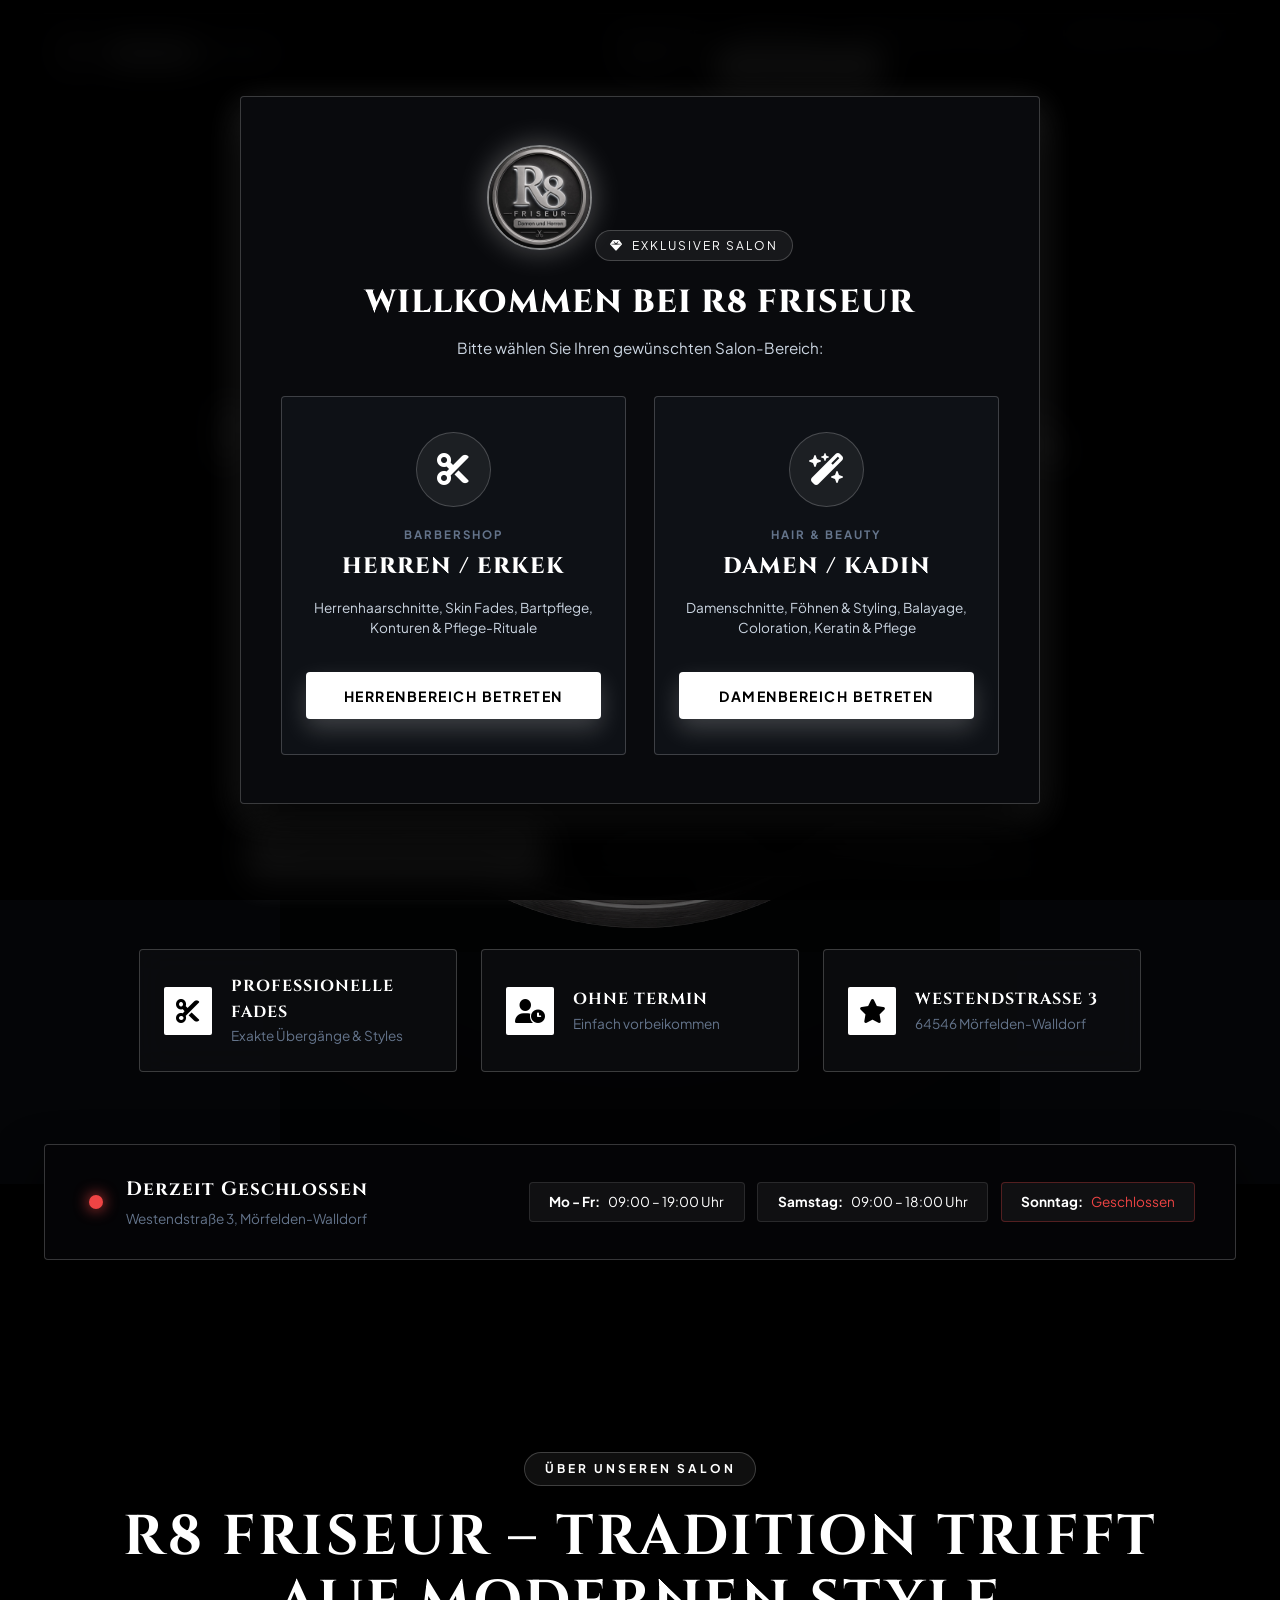
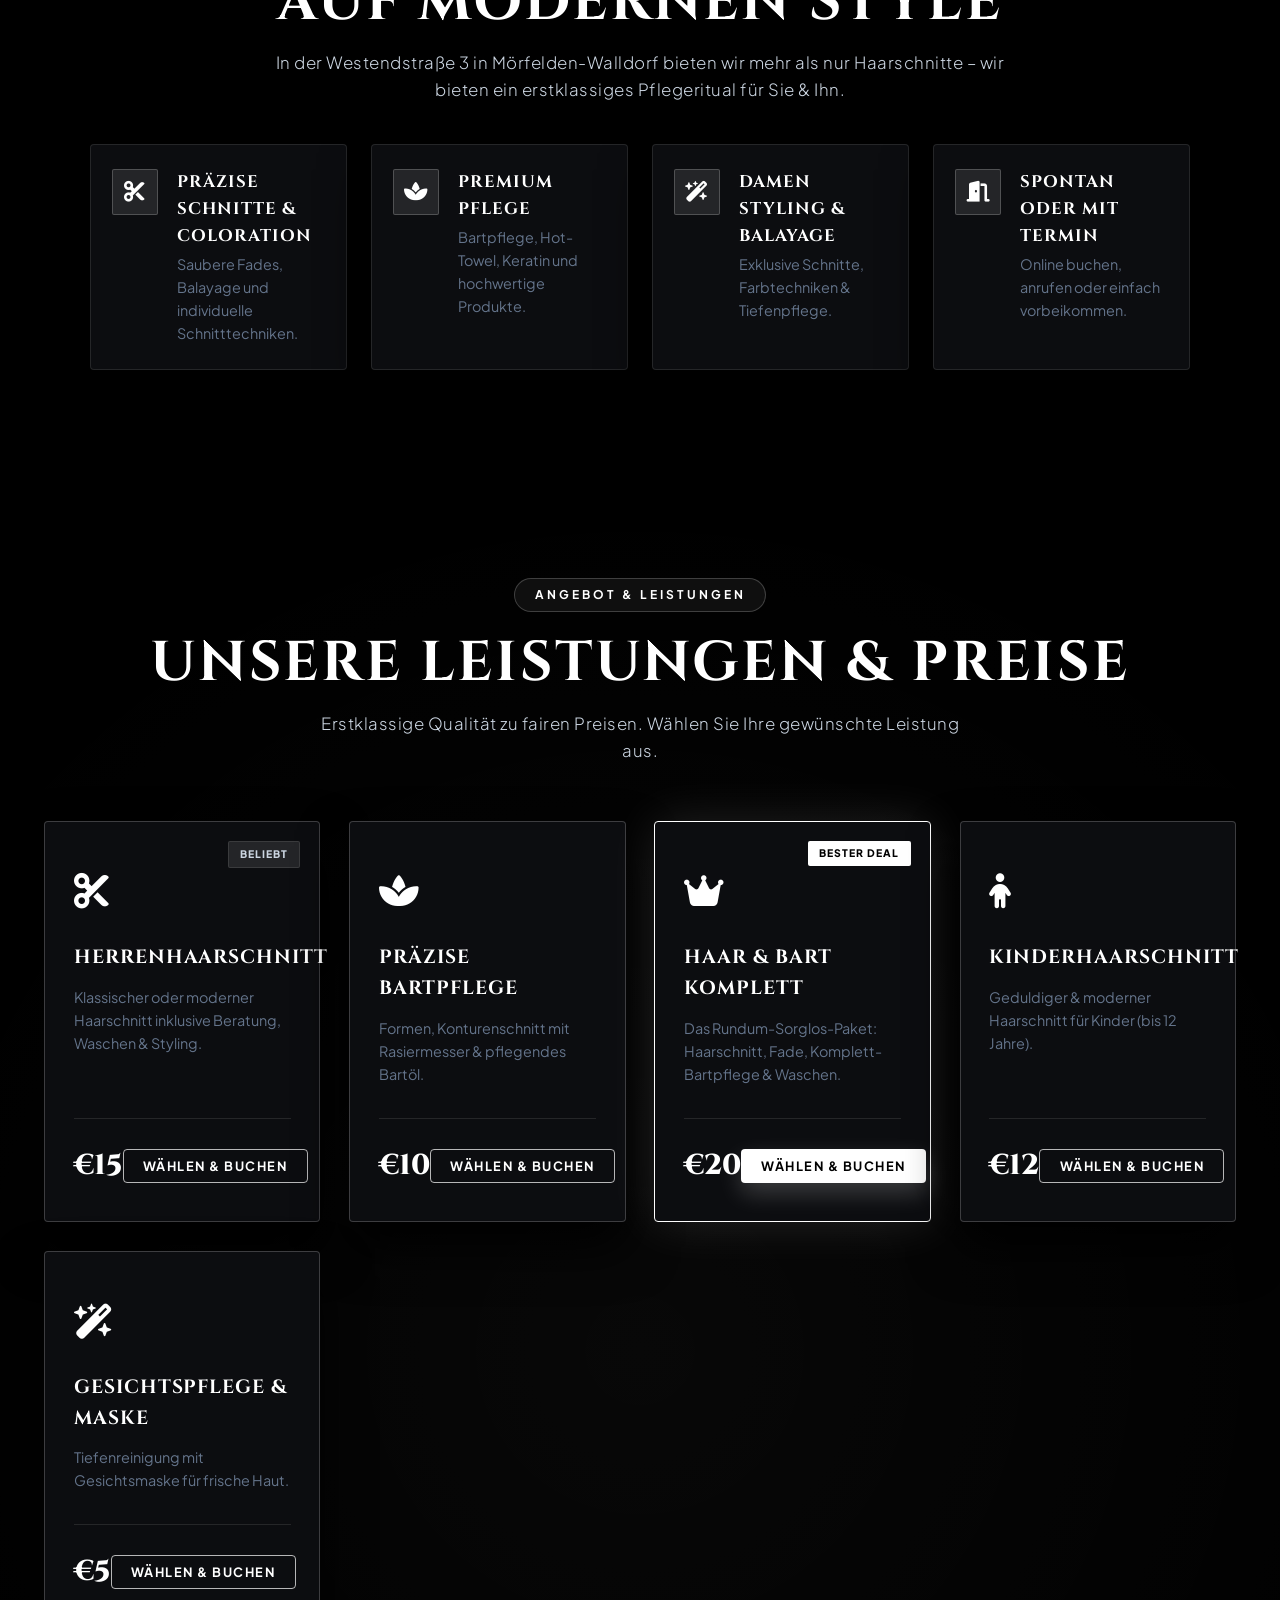
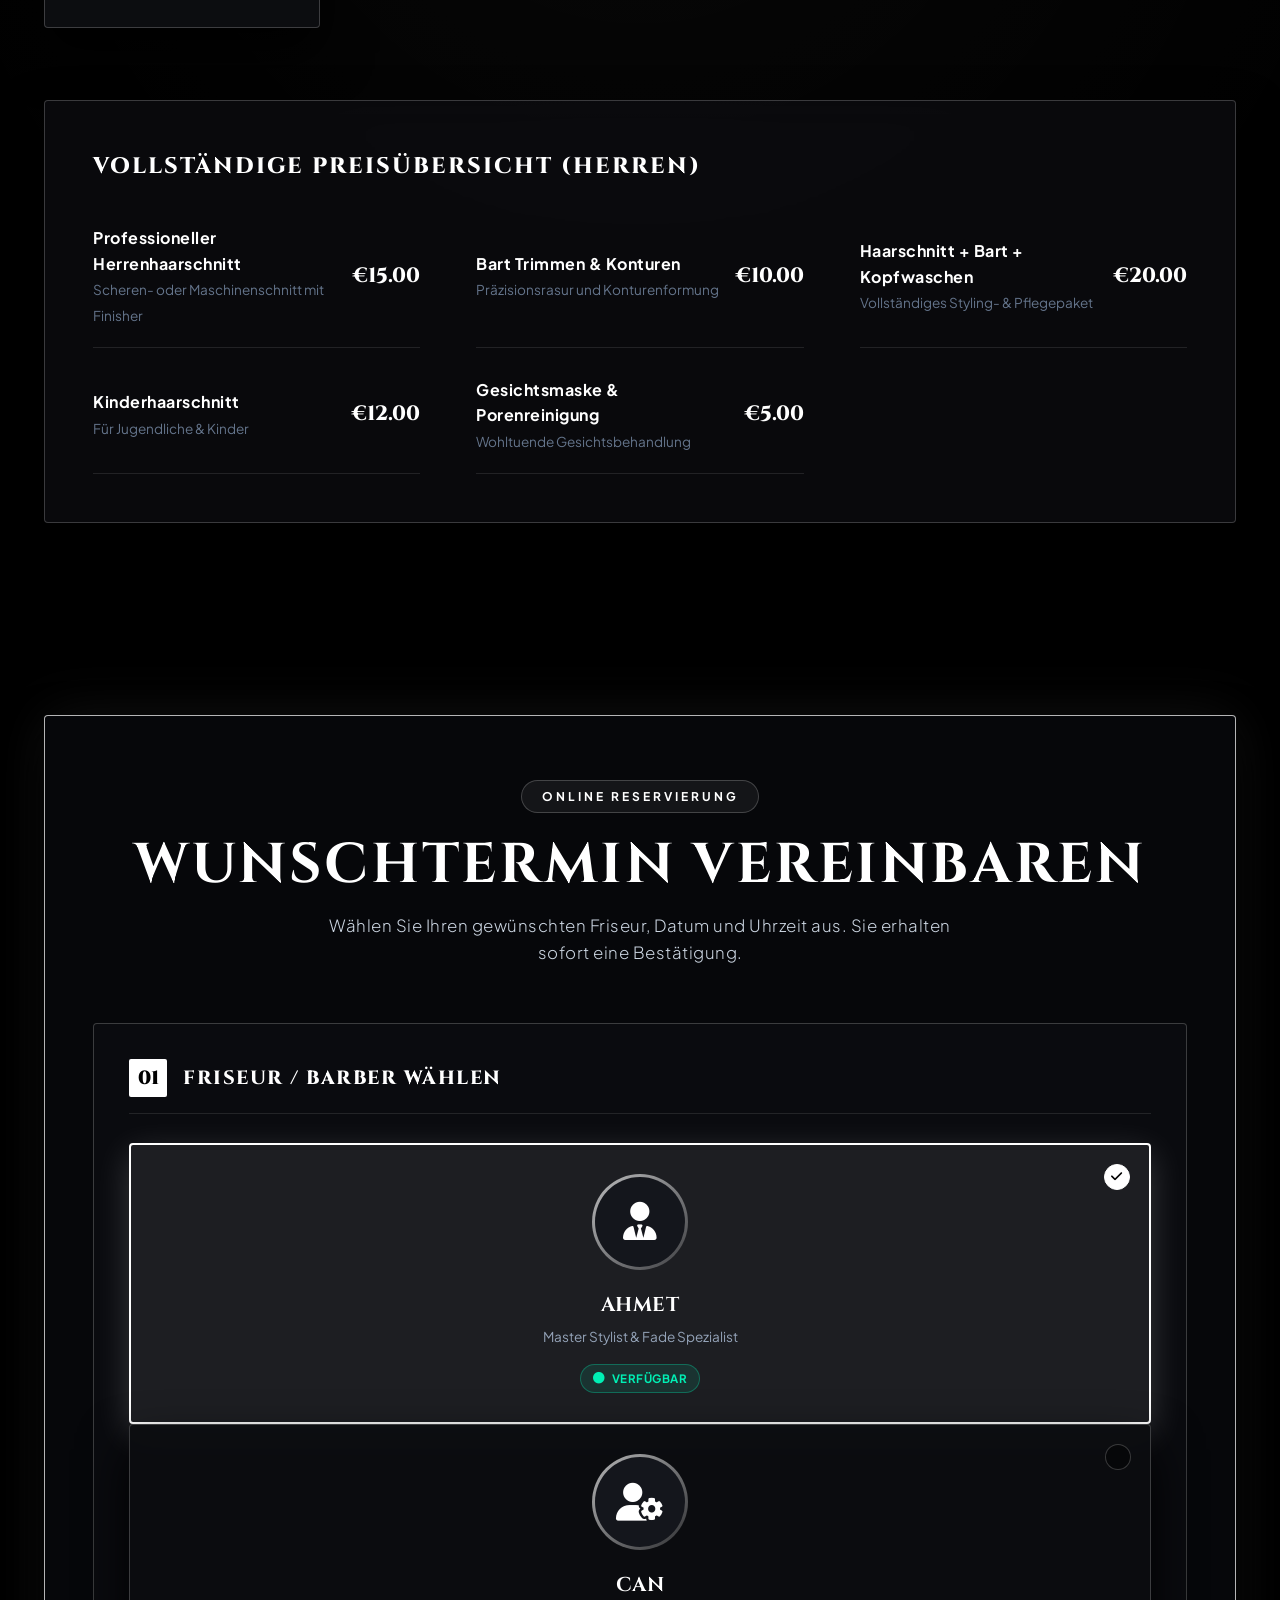
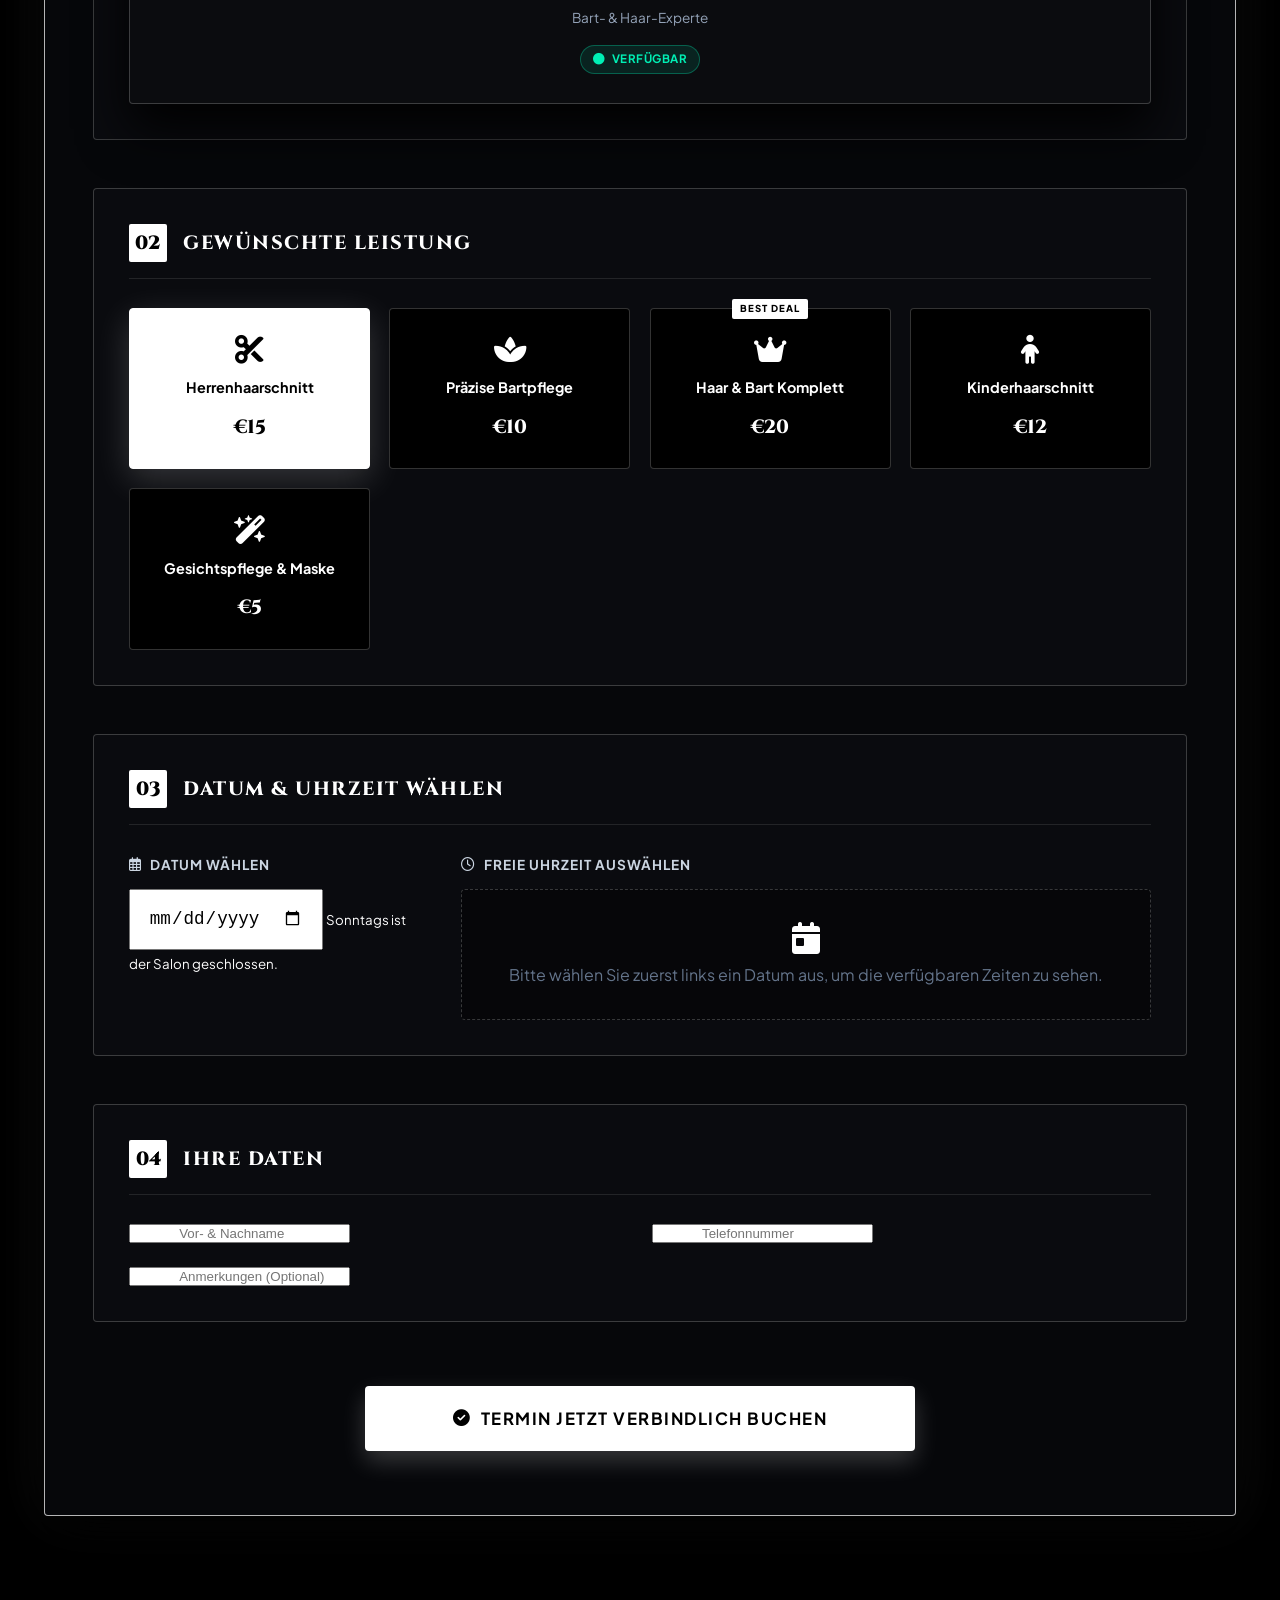
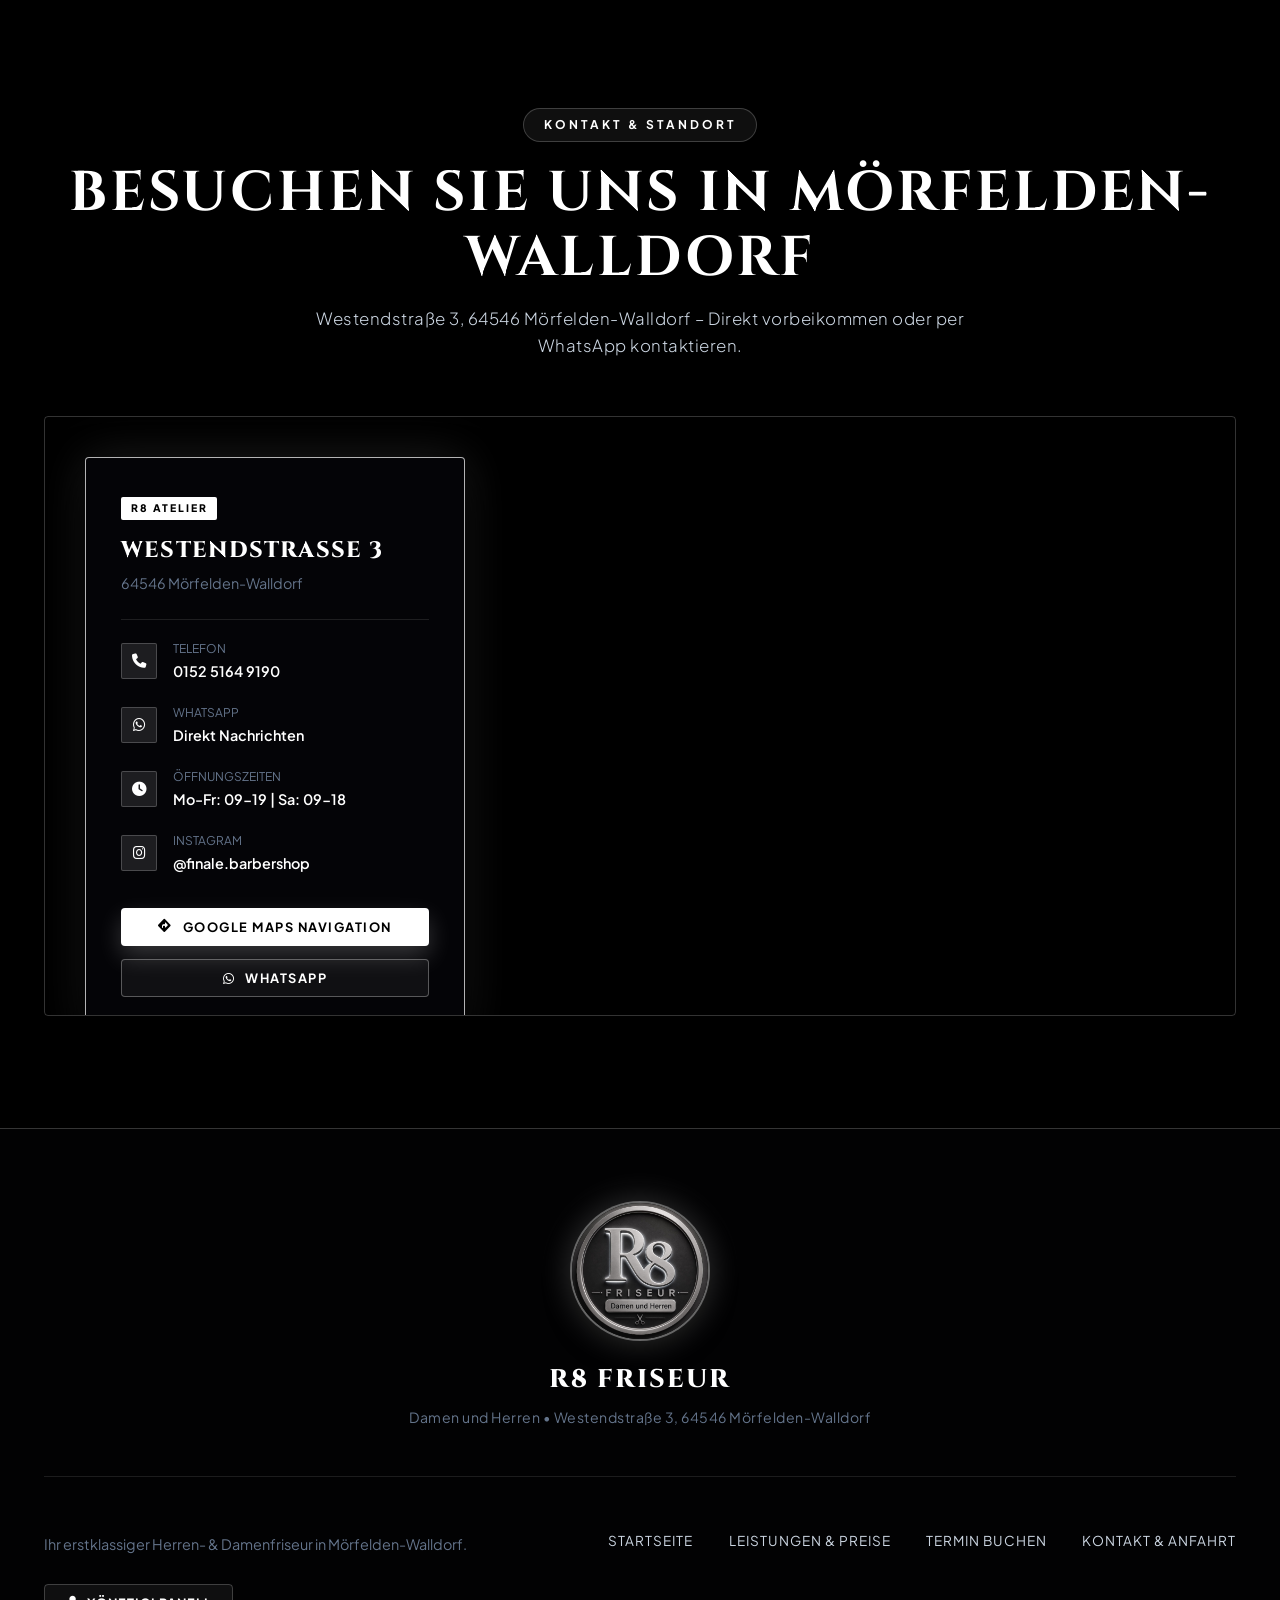
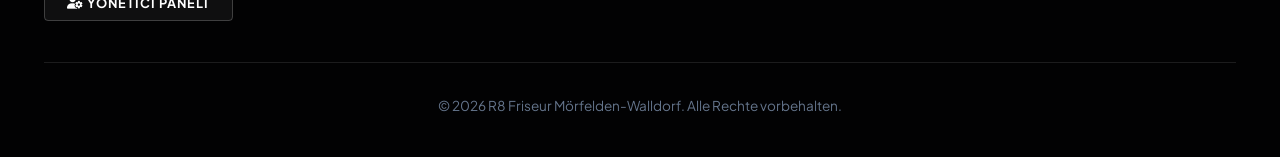
==== commit 50f415d0: "Add files via upload" ====
--- a/index.html
+++ b/index.html
@@ -16,7 +16,7 @@
     <link rel="stylesheet" href="https://cdnjs.cloudflare.com/ajax/libs/font-awesome/6.4.0/css/all.min.css">
     
     <!-- Stylesheet with Cache Busting -->
-    <link rel="stylesheet" href="style.css?v=3.1">
+    <link rel="stylesheet" href="style.css?v=3.2">
 
     <style>
         /* Bulletproof Navbar Row Layout for all Mobile & Desktop screens */
--- a/style.css
+++ b/style.css
@@ -523,7 +523,7 @@
     justify-content: center;
     flex-wrap: wrap;
     gap: 0.8rem;
-    margin-bottom: 2rem;
+    margin-bottom: 1.2rem;
 }
 
 .badge-silver {
@@ -544,7 +544,7 @@
     font-size: clamp(2.8rem, 6.5vw, 5.2rem);
     font-weight: 800;
     line-height: 1.08;
-    margin-bottom: 1.8rem;
+    margin-bottom: 2.4rem;
     letter-spacing: 2px;
     text-shadow: 0 4px 25px rgba(0, 0, 0, 0.95), 0 2px 6px rgba(0, 0, 0, 0.9);
 }
@@ -553,8 +553,9 @@
     font-size: clamp(1.05rem, 2vw, 1.25rem);
     color: #e2e8f0;
     max-width: 780px;
-    margin: 0 auto 2.8rem;
+    margin: 0 auto 3rem;
     font-weight: 400;
+    line-height: 1.65;
     text-shadow: 0 2px 12px rgba(0, 0, 0, 0.95);
 }
 
@@ -1941,11 +1942,13 @@
     .hero-title {
         font-size: clamp(1.55rem, 7.5vw, 2.1rem);
         line-height: 1.25;
+        margin-bottom: 1.6rem;
         text-shadow: 0 3px 18px rgba(0, 0, 0, 0.98), 0 1px 4px rgba(0, 0, 0, 0.9);
     }
     .hero-subtitle {
         font-size: 0.88rem;
-        margin-bottom: 1.8rem;
+        line-height: 1.55;
+        margin-bottom: 2.2rem;
         text-shadow: 0 2px 10px rgba(0, 0, 0, 0.98);
     }
     .hero-badges {
@@ -1953,6 +1956,7 @@
         flex-wrap: wrap;
         justify-content: center;
         gap: 0.5rem;
+        margin-bottom: 0.9rem;
     }
     .hero-badge-pill {
         font-size: 0.72rem;
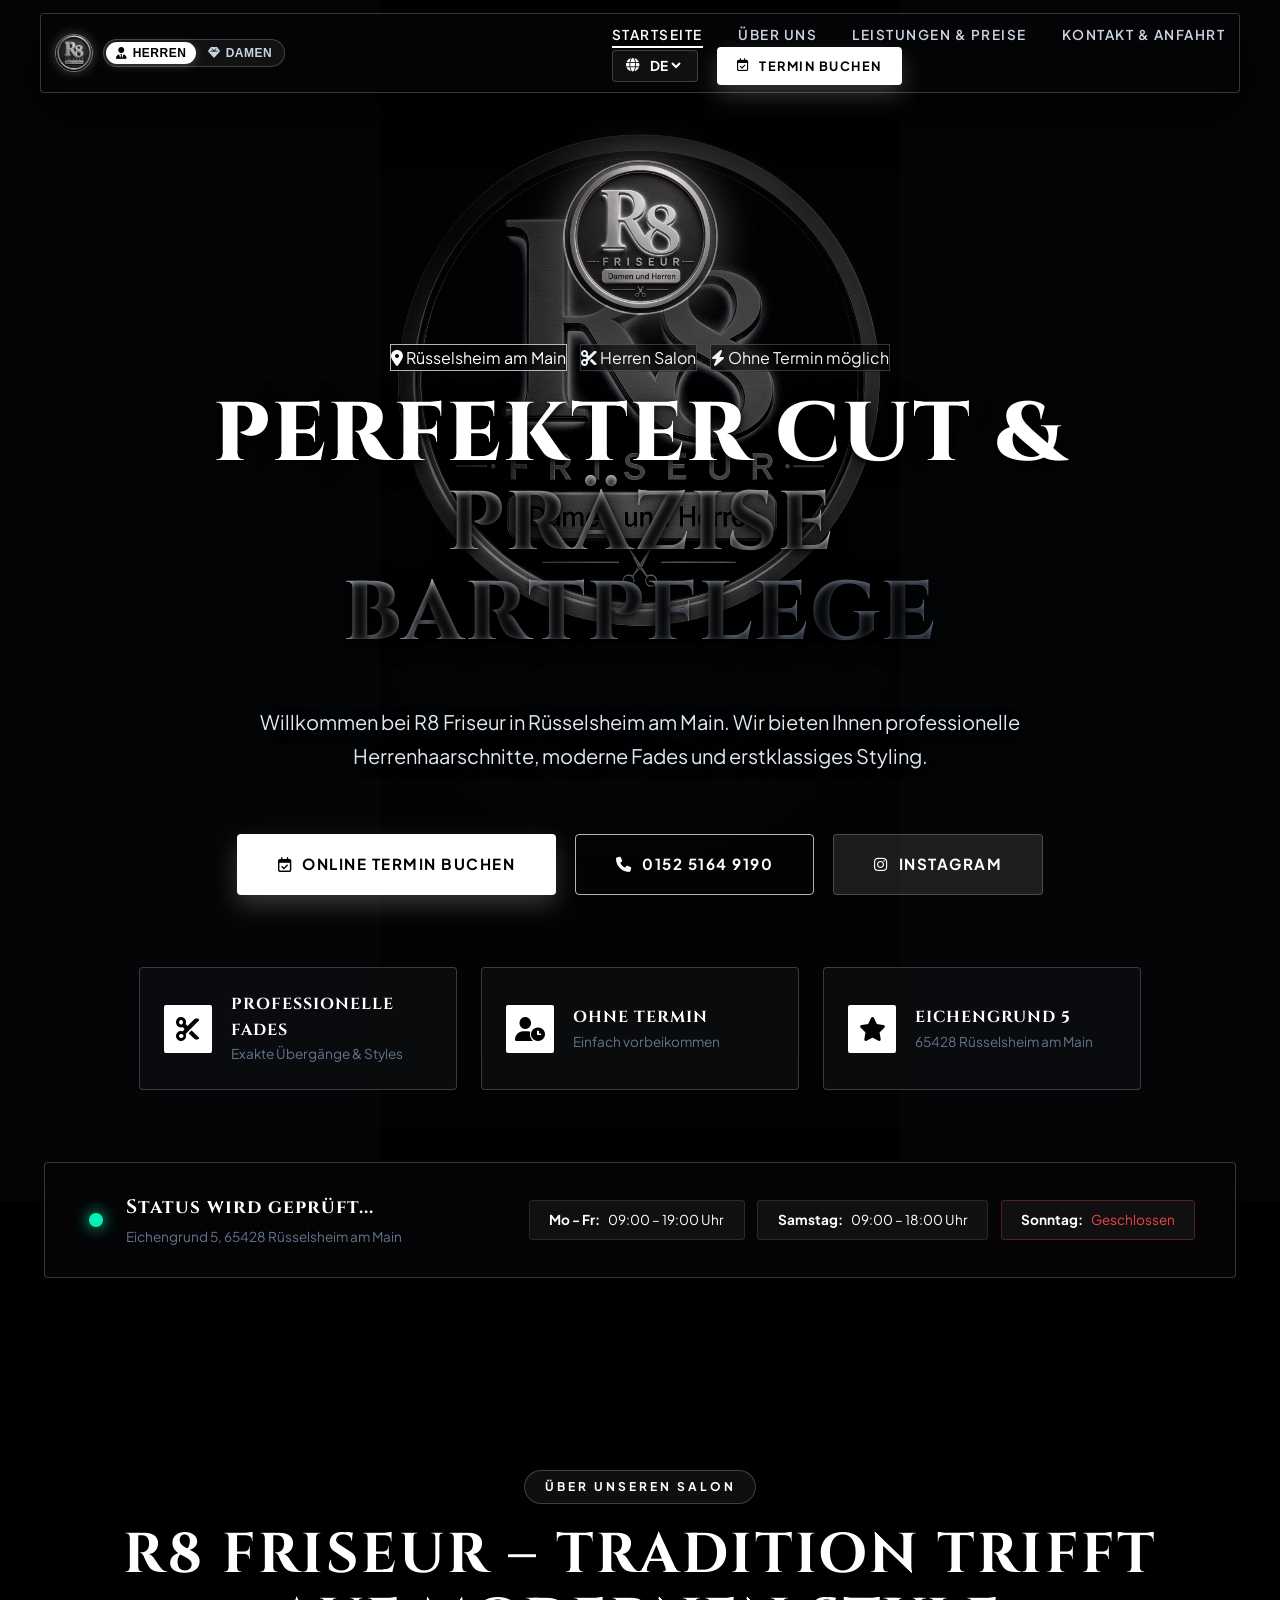
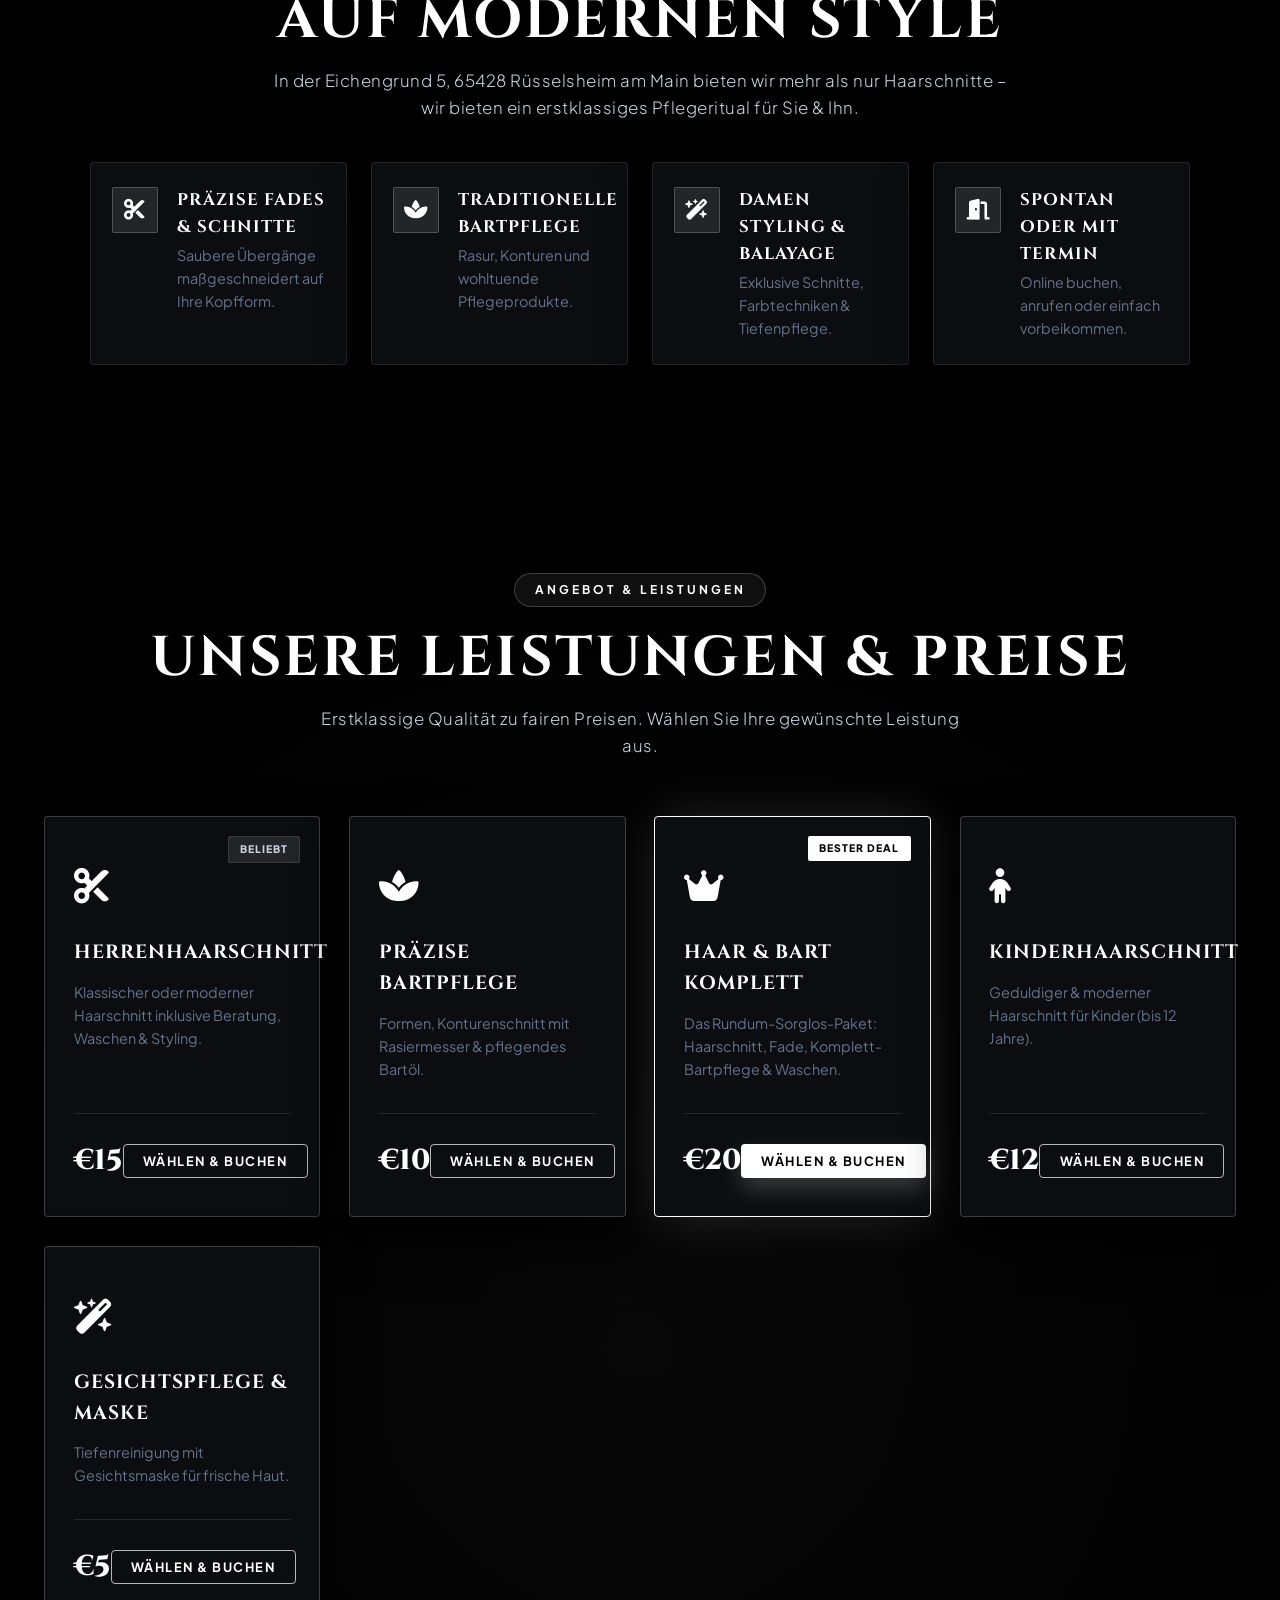
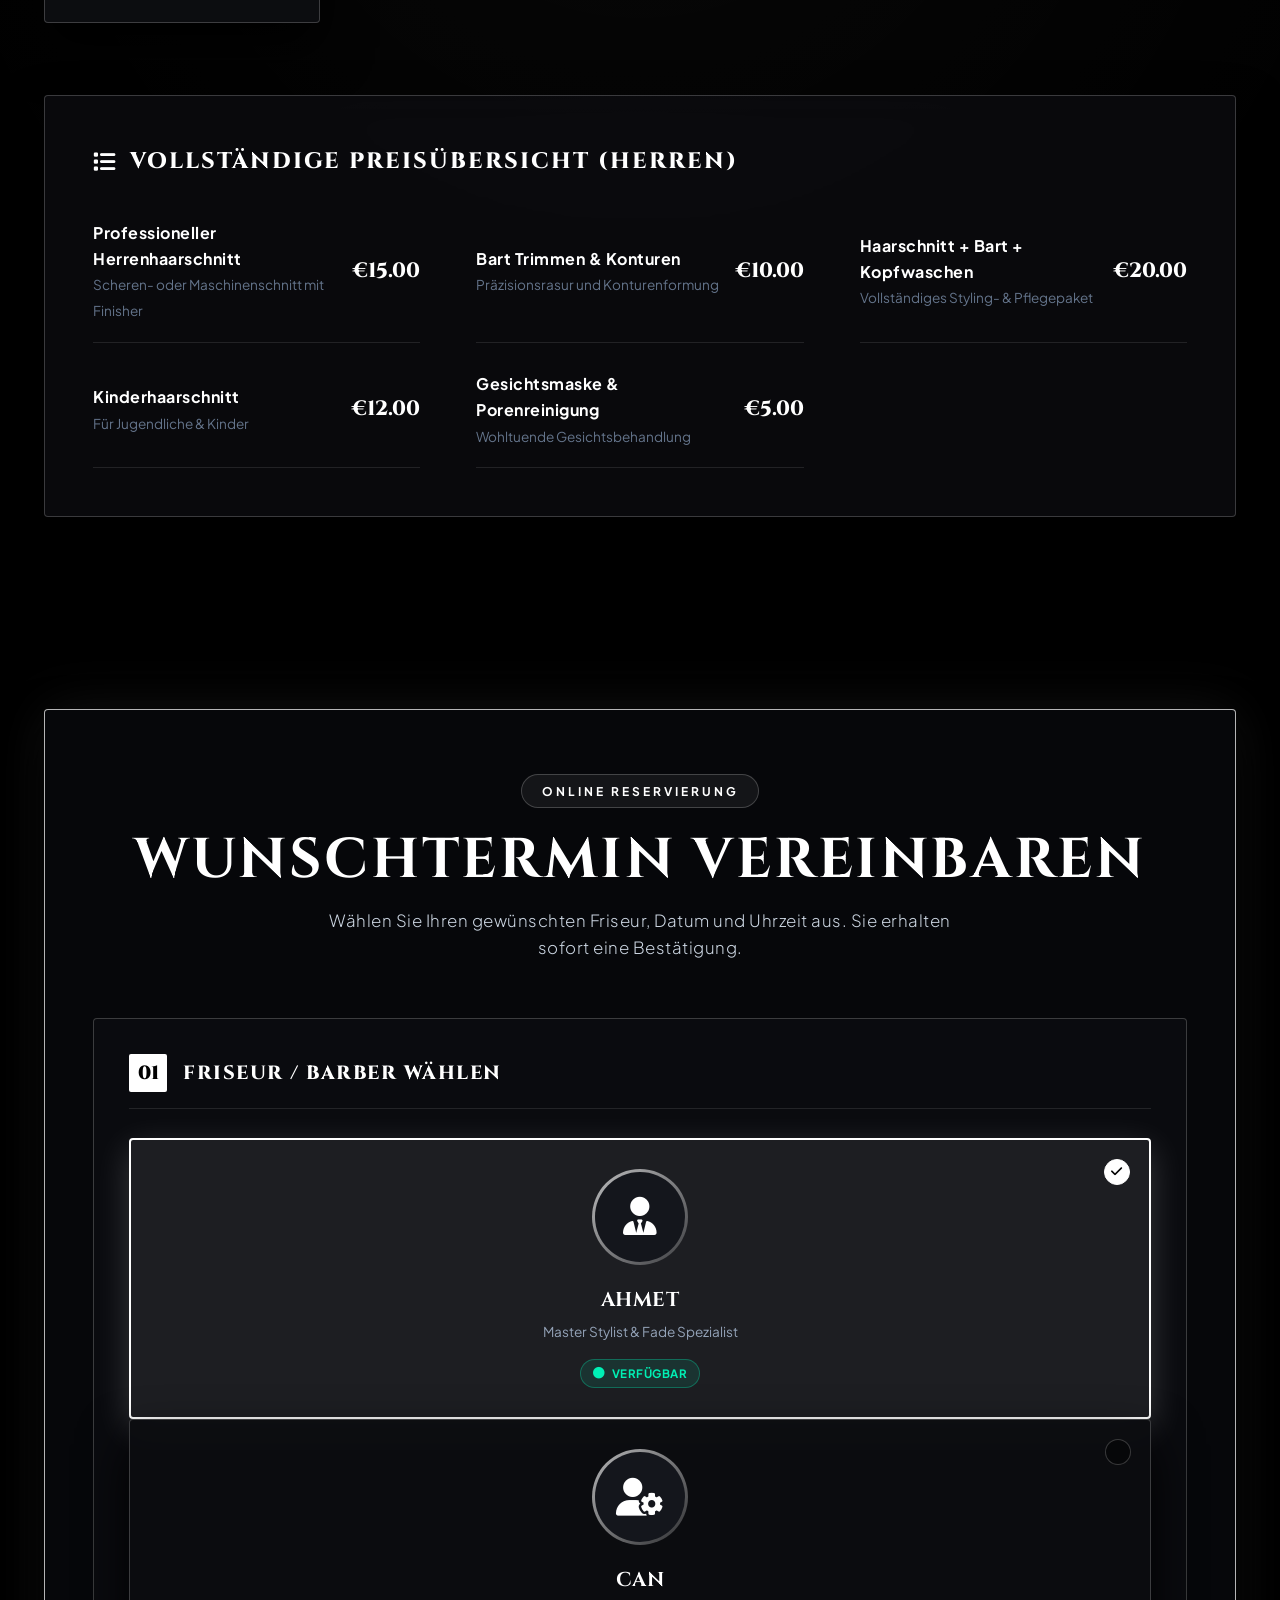
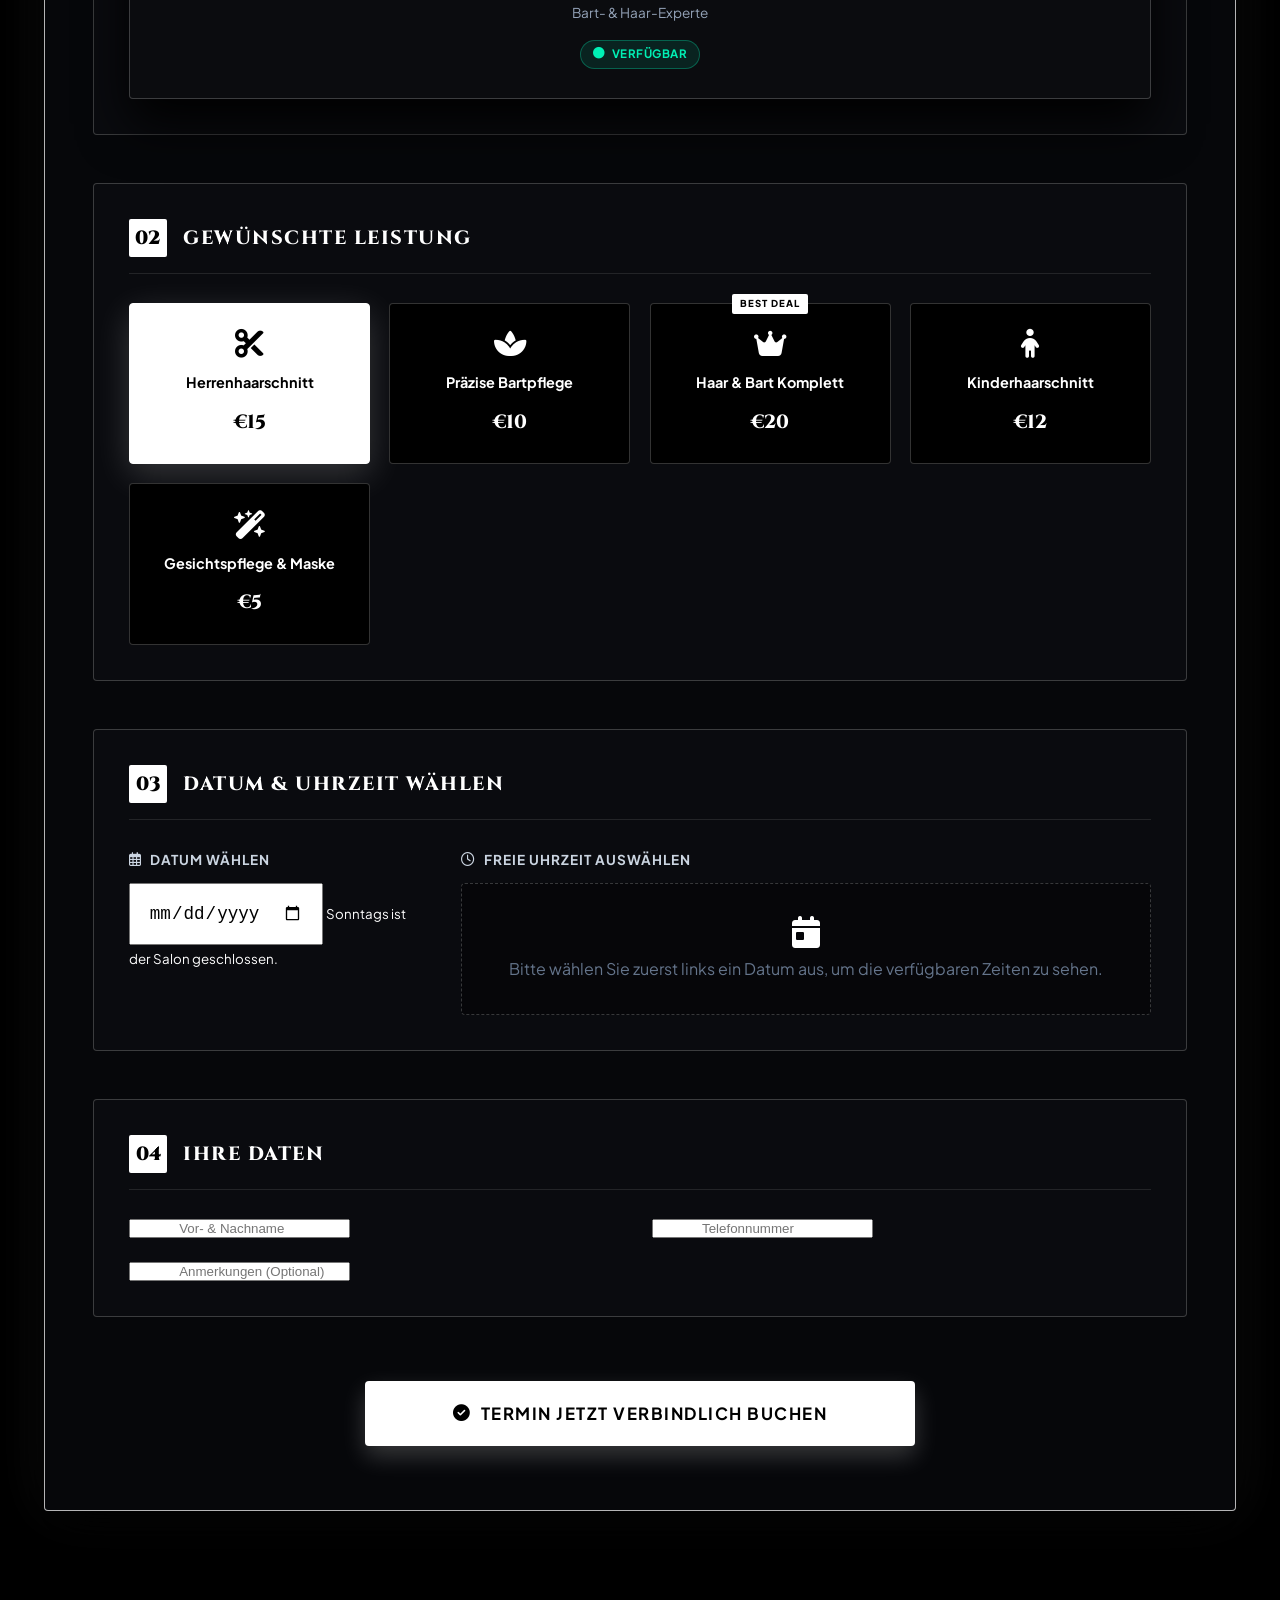
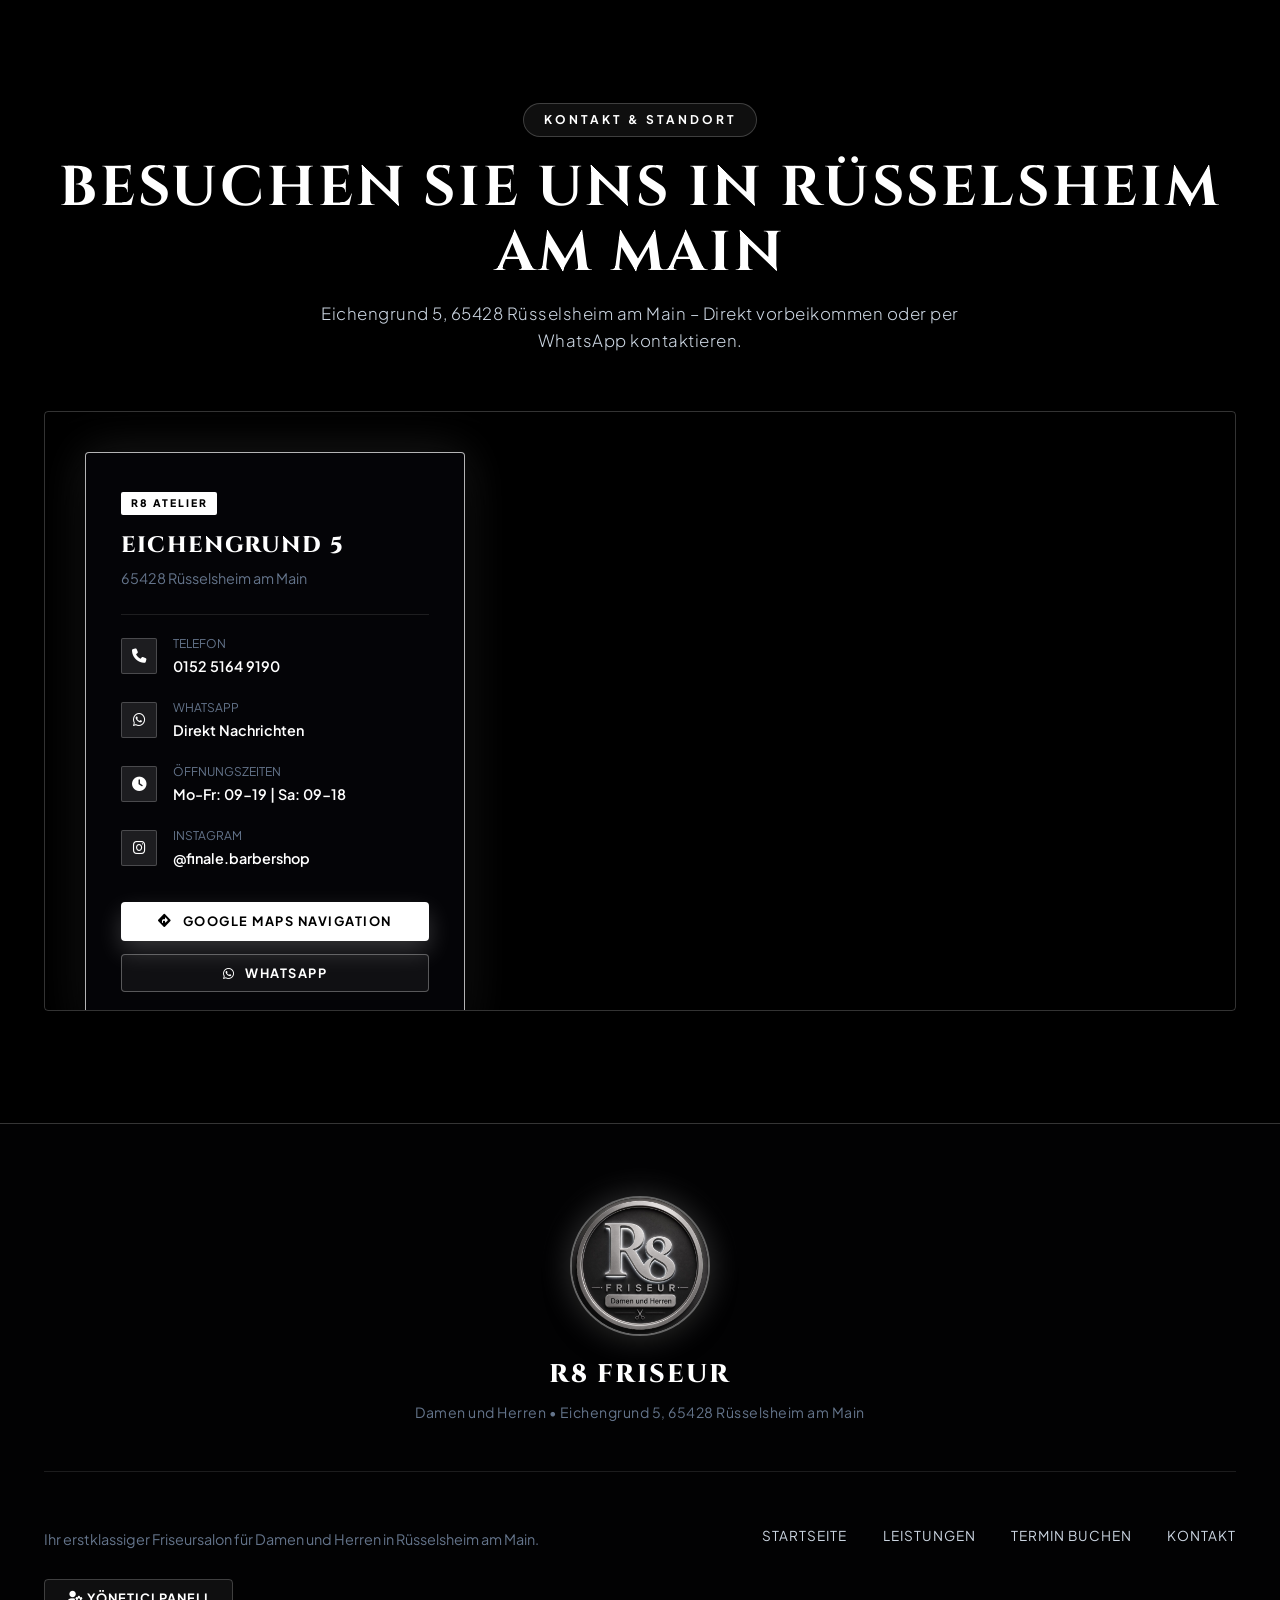
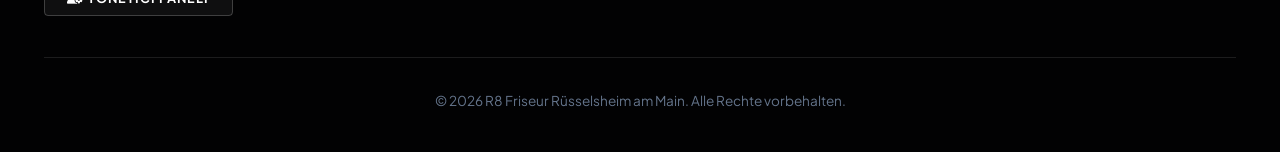
==== commit 879bdafa: "Add files via upload" ====
--- a/index.html
+++ b/index.html
@@ -4,8 +4,8 @@
     <meta charset="UTF-8">
     <meta name="viewport" content="width=device-width, initial-scale=1.0, maximum-scale=5.0">
     <meta name="theme-color" content="#000000">
-    <meta name="description" content="R8 Friseur in Mörfelden-Walldorf - Professionelle Herrenhaarschnitte, Fades und präzise Bartpflege. Besuche mit und ohne Termin in der Westendstraße 3.">
-    <title data-i18n="docTitle">R8 Friseur | Mörfelden-Walldorf</title>
+    <meta name="description" content="R8 Friseur in Rüsselsheim am Main - Professionelle Damen- und Herrenhaarschnitte, Balayage, Fades und präzise Bartpflege in der Eichengrund 5, 65428 Rüsselsheim am Main.">
+    <title data-i18n="docTitle">R8 Friseur | Rüsselsheim am Main</title>
 
     <!-- Google Fonts -->
     <link rel="preconnect" href="https://fonts.googleapis.com">
@@ -16,7 +16,7 @@
     <link rel="stylesheet" href="https://cdnjs.cloudflare.com/ajax/libs/font-awesome/6.4.0/css/all.min.css">
     
     <!-- Stylesheet with Cache Busting -->
-    <link rel="stylesheet" href="style.css?v=3.2">
+    <link rel="stylesheet" href="style.css?v=3.3">
 
     <style>
         /* Bulletproof Navbar Row Layout for all Mobile & Desktop screens */
@@ -208,7 +208,7 @@
                     </div>
 
                     <div class="hero-badges">
-                        <span class="badge badge-silver"><i class="fa-solid fa-location-dot"></i> Mörfelden-Walldorf</span>
+                        <span class="badge badge-silver"><i class="fa-solid fa-location-dot"></i> Rüsselsheim am Main</span>
                         <span class="badge badge-glass" id="heroGenderBadge"><i class="fa-solid fa-scissors"></i> <span data-i18n="currentSectionLabel">Herren Salon</span></span>
                         <span class="badge badge-glass"><i class="fa-solid fa-bolt"></i> <span data-i18n="walkInBadge">Ohne Termin möglich</span></span>
                     </div>
@@ -218,7 +218,7 @@
                     </h1>
 
                     <p class="hero-subtitle" id="heroMainSubtitle" data-i18n="heroSubtitle">
-                        Willkommen bei R8 Friseur in Mörfelden-Walldorf. Wir bieten Ihnen professionelle Herrenhaarschnitte, moderne Fades und erstklassiges Styling.
+                        Willkommen bei R8 Friseur in Rüsselsheim am Main. Wir bieten Ihnen professionelle Herrenhaarschnitte, moderne Fades und erstklassiges Styling.
                     </p>
 
                     <div class="hero-buttons">
@@ -252,8 +252,8 @@
                         <div class="stat-item">
                             <i class="fa-solid fa-star stat-icon"></i>
                             <div>
-                                <h4>Westendstraße 3</h4>
-                                <p>64546 Mörfelden-Walldorf</p>
+                                <h4>Eichengrund 5</h4>
+                                <p>65428 Rüsselsheim am Main</p>
                             </div>
                         </div>
                     </div>
@@ -271,7 +271,7 @@
                         </div>
                         <div class="status-text">
                             <span class="status-label" id="statusLabel" data-i18n="statusChecking">Status wird geprüft...</span>
-                            <span class="status-sub" id="statusSub">Westendstraße 3, Mörfelden-Walldorf</span>
+                            <span class="status-sub" id="statusSub">Eichengrund 5, 65428 Rüsselsheim am Main</span>
                         </div>
                     </div>
 
@@ -301,7 +301,7 @@
                         <div class="section-tag" data-i18n="aboutTag">ÜBER UNSEREN SALON</div>
                         <h2 class="section-title" data-i18n="aboutTitle">R8 Friseur – Tradition trifft auf modernen Style</h2>
                         <p class="section-subtitle" style="max-width: 750px; margin: 0 auto;" data-i18n="aboutDesc1">
-                            In der Westendstraße 3 in Mörfelden-Walldorf bieten wir mehr als nur Haarschnitte – wir bieten ein erstklassiges Pflegeritual für Sie & Ihn.
+                            In der Eichengrund 5, 65428 Rüsselsheim am Main bieten wir mehr als nur Haarschnitte – wir bieten ein erstklassiges Pflegeritual für Sie & Ihn.
                         </p>
                     </div>
 
@@ -848,15 +848,15 @@
             <div class="container">
                 <div class="section-header text-center" style="margin-bottom: 3rem;">
                     <div class="section-tag" data-i18n="contactTag">KONTAKT & STANDORT</div>
-                    <h2 class="section-title" data-i18n="contactTitle">Besuchen Sie Uns in Mörfelden-Walldorf</h2>
-                    <p class="section-subtitle">Westendstraße 3, 64546 Mörfelden-Walldorf – Direkt vorbeikommen oder per WhatsApp kontaktieren.</p>
+                    <h2 class="section-title" data-i18n="contactTitle">Besuchen Sie Uns in Rüsselsheim am Main</h2>
+                    <p class="section-subtitle">Eichengrund 5, 65428 Rüsselsheim am Main – Direkt vorbeikommen oder per WhatsApp kontaktieren.</p>
                 </div>
 
                 <!-- Panoramic Location Frame -->
                 <div class="panoramic-location-hub">
                     <div class="map-panoramic-bg">
                         <iframe 
-                            src="https://www.google.com/maps/embed?pb=!1m18!1m12!1m3!1d2564.123456789!2d8.56789!3d49.98765!2m3!1f0!2f0!3f0!3m2!1i1024!2i768!4f13.1!3m3!1m2!1s0x47bd9a0000000000%3A0x0!2sWestendstra%C3%9Fe%203%2C%2064546%20M%C3%B6rfelden-Walldorf!5e0!3m2!1sde!2sde!4v1700000000000!5m2!1sde!2sde" 
+                            src="https://maps.google.com/maps?q=Eichengrund+5,+65428+R%C3%BCsselsheim+am+Main&t=&z=16&ie=UTF8&iwloc=&output=embed" 
                             width="100%" 
                             height="100%" 
                             style="border:0; filter: invert(90%) hue-rotate(180deg) contrast(120%);" 
@@ -871,8 +871,8 @@
                     <div class="floating-atelier-capsule glass-panel">
                         <div class="capsule-header">
                             <span class="capsule-badge">R8 ATELIER</span>
-                            <h3>Westendstraße 3</h3>
-                            <p>64546 Mörfelden-Walldorf</p>
+                            <h3>Eichengrund 5</h3>
+                            <p>65428 Rüsselsheim am Main</p>
                         </div>
 
                         <div class="capsule-info-grid">
@@ -910,7 +910,7 @@
                         </div>
 
                         <div class="capsule-action-bar">
-                            <a href="https://maps.google.com/?q=Westendstraße+3,+64546+Mörfelden-Walldorf" target="_blank" rel="noopener" class="btn btn-primary btn-sm">
+                            <a href="https://maps.google.com/?q=Eichengrund+5,+65428+R%C3%BCsselsheim+am+Main" target="_blank" rel="noopener" class="btn btn-primary btn-sm">
                                 <i class="fa-solid fa-diamond-turn-right"></i> Google Maps Navigation
                             </a>
                             <a href="https://wa.me/4915251649190" target="_blank" rel="noopener" class="btn btn-whatsapp btn-sm">
@@ -932,12 +932,12 @@
                     <img src="r8_logo.jpg" alt="R8 Friseur Logo" class="footer-emblem-img" loading="lazy">
                 </div>
                 <h3 class="footer-emblem-title">R8 FRISEUR</h3>
-                <p class="footer-emblem-sub">Damen und Herren • Westendstraße 3, 64546 Mörfelden-Walldorf</p>
+                <p class="footer-emblem-sub">Damen und Herren • Eichengrund 5, 65428 Rüsselsheim am Main</p>
             </div>
 
             <div class="footer-content">
                 <div class="footer-brand">
-                    <p data-i18n="footerTagline">Ihr erstklassiger Friseursalon für Damen und Herren in Mörfelden-Walldorf.</p>
+                    <p data-i18n="footerTagline">Ihr erstklassiger Friseursalon für Damen und Herren in Rüsselsheim am Main.</p>
                 </div>
 
                 <div class="footer-links">
@@ -955,7 +955,7 @@
             </div>
 
             <div class="footer-bottom text-center">
-                <p>&copy; 2026 R8 Friseur Mörfelden-Walldorf. <span data-i18n="allRights">Alle Rechte vorbehalten.</span></p>
+                <p>&copy; 2026 R8 Friseur Rüsselsheim am Main. <span data-i18n="allRights">Alle Rechte vorbehalten.</span></p>
             </div>
         </div>
     </footer>
@@ -971,6 +971,6 @@
     </div>
 
     <!-- JavaScript File with Cache Busting -->
-    <script src="script.js?v=3.1"></script>
+    <script src="script.js?v=3.3"></script>
 </body>
 </html>
--- a/style.css
+++ b/style.css
@@ -456,12 +456,12 @@
     position: absolute;
     inset: 0;
     z-index: 1;
-    opacity: 0.58;
+    opacity: 0.55;
     background-image: 
-        radial-gradient(circle at center, rgba(0, 0, 0, 0.1) 0%, rgba(0, 0, 0, 0.55) 55%, rgba(4, 5, 7, 0.95) 90%),
+        radial-gradient(circle at center, rgba(0, 0, 0, 0.05) 0%, rgba(0, 0, 0, 0.5) 55%, rgba(4, 5, 7, 0.95) 90%),
         url('r8_logo.jpg');
-    background-size: min(720px, 92vw) auto;
-    background-position: center center;
+    background-size: min(520px, 80vw) auto;
+    background-position: center 18%;
     background-repeat: no-repeat;
     filter: contrast(135%) brightness(110%);
     pointer-events: none;
@@ -476,7 +476,7 @@
 }
 
 .hero-brand-emblem-wrap {
-    margin-bottom: 2rem;
+    margin-bottom: 1.8rem;
     display: inline-flex;
     align-items: center;
     justify-content: center;
@@ -544,7 +544,7 @@
     font-size: clamp(2.8rem, 6.5vw, 5.2rem);
     font-weight: 800;
     line-height: 1.08;
-    margin-bottom: 2.4rem;
+    margin-bottom: 2.8rem;
     letter-spacing: 2px;
     text-shadow: 0 4px 25px rgba(0, 0, 0, 0.95), 0 2px 6px rgba(0, 0, 0, 0.9);
 }
@@ -552,11 +552,11 @@
 .hero-subtitle {
     font-size: clamp(1.05rem, 2vw, 1.25rem);
     color: #e2e8f0;
-    max-width: 780px;
-    margin: 0 auto 3rem;
+    max-width: 820px;
+    margin: 0 auto 3.8rem;
     font-weight: 400;
-    line-height: 1.65;
-    text-shadow: 0 2px 12px rgba(0, 0, 0, 0.95);
+    line-height: 1.7;
+    text-shadow: 0 2px 14px rgba(0, 0, 0, 0.98);
 }
 
 .hero-buttons {
@@ -1897,9 +1897,9 @@
 
     /* Mobile Optimized Background Logo */
     .hero-bg-media {
-        opacity: 0.62;
-        background-size: min(340px, 86vw) auto;
-        background-position: center 25%;
+        opacity: 0.60;
+        background-size: min(300px, 78vw) auto;
+        background-position: center 15%;
         filter: contrast(140%) brightness(115%);
     }
 
@@ -1942,13 +1942,13 @@
     .hero-title {
         font-size: clamp(1.55rem, 7.5vw, 2.1rem);
         line-height: 1.25;
-        margin-bottom: 1.6rem;
+        margin-bottom: 1.8rem;
         text-shadow: 0 3px 18px rgba(0, 0, 0, 0.98), 0 1px 4px rgba(0, 0, 0, 0.9);
     }
     .hero-subtitle {
         font-size: 0.88rem;
-        line-height: 1.55;
-        margin-bottom: 2.2rem;
+        line-height: 1.6;
+        margin-bottom: 2.8rem;
         text-shadow: 0 2px 10px rgba(0, 0, 0, 0.98);
     }
     .hero-badges {
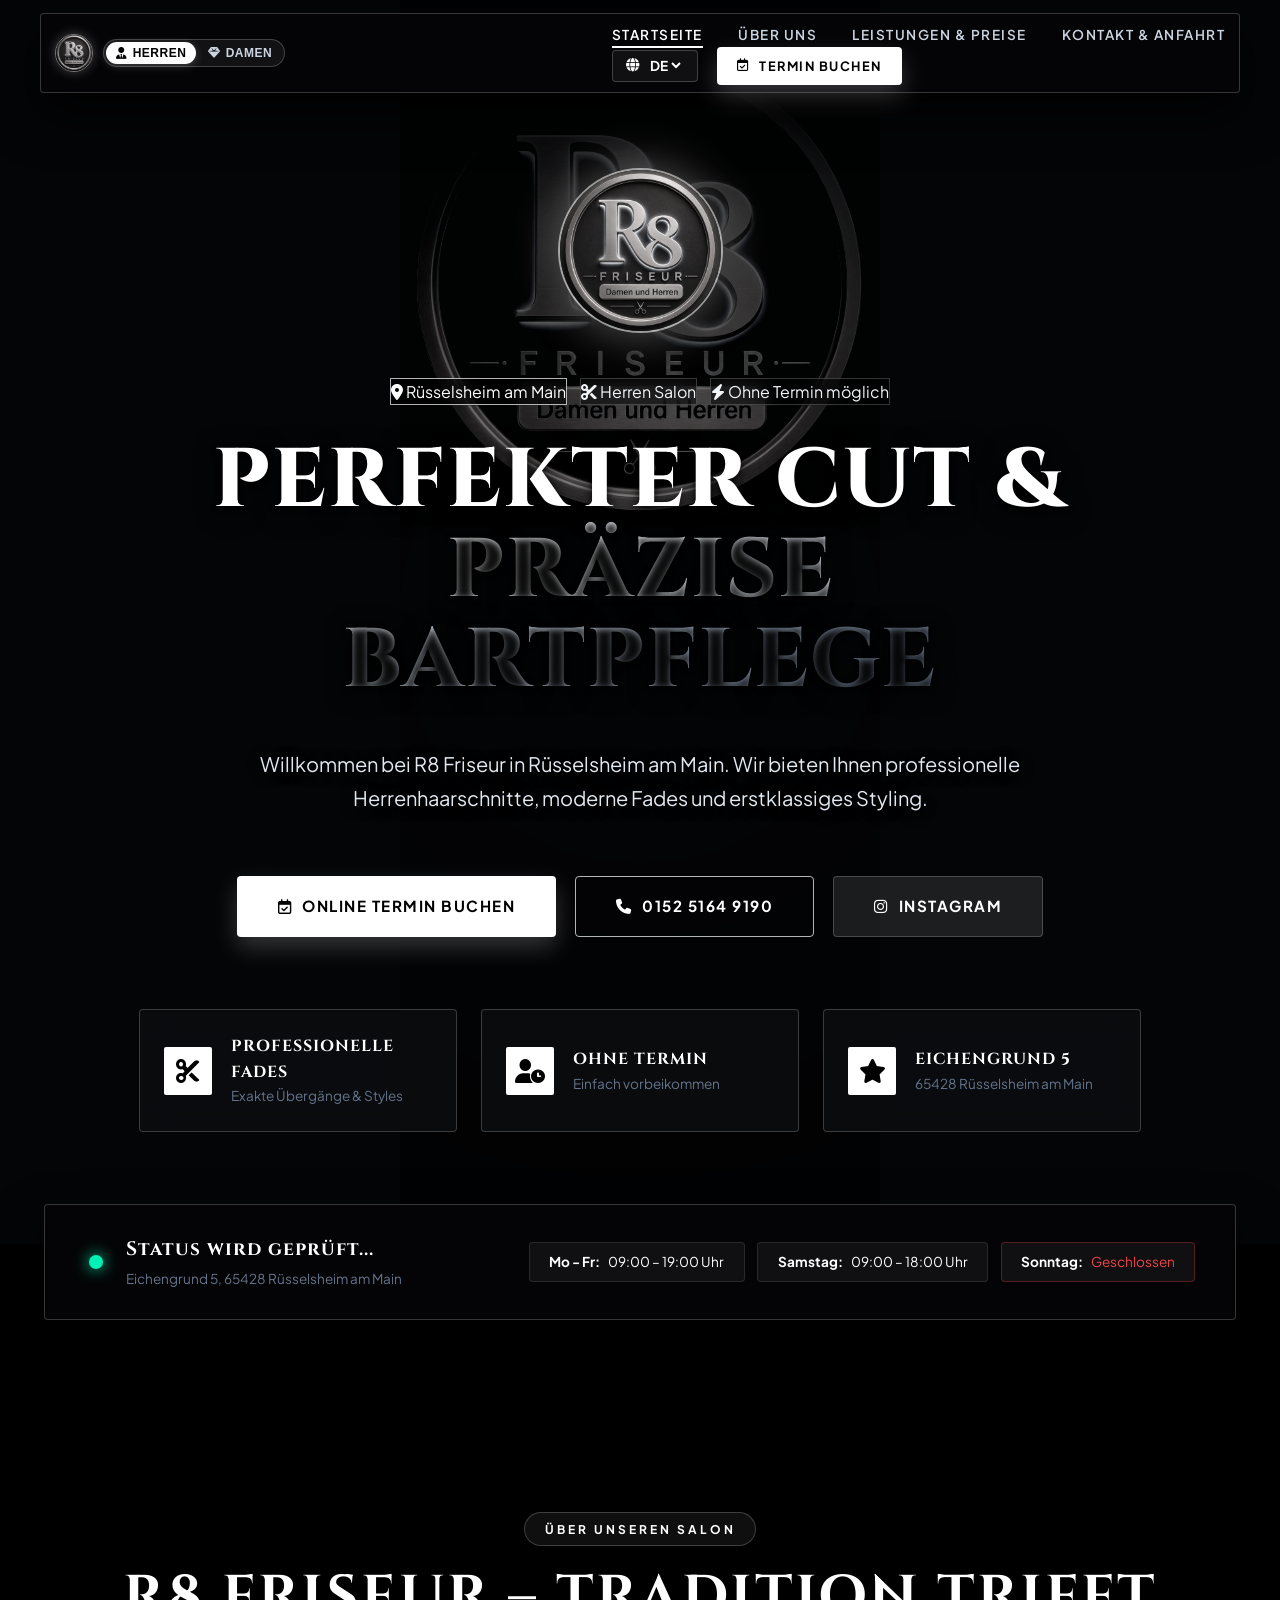
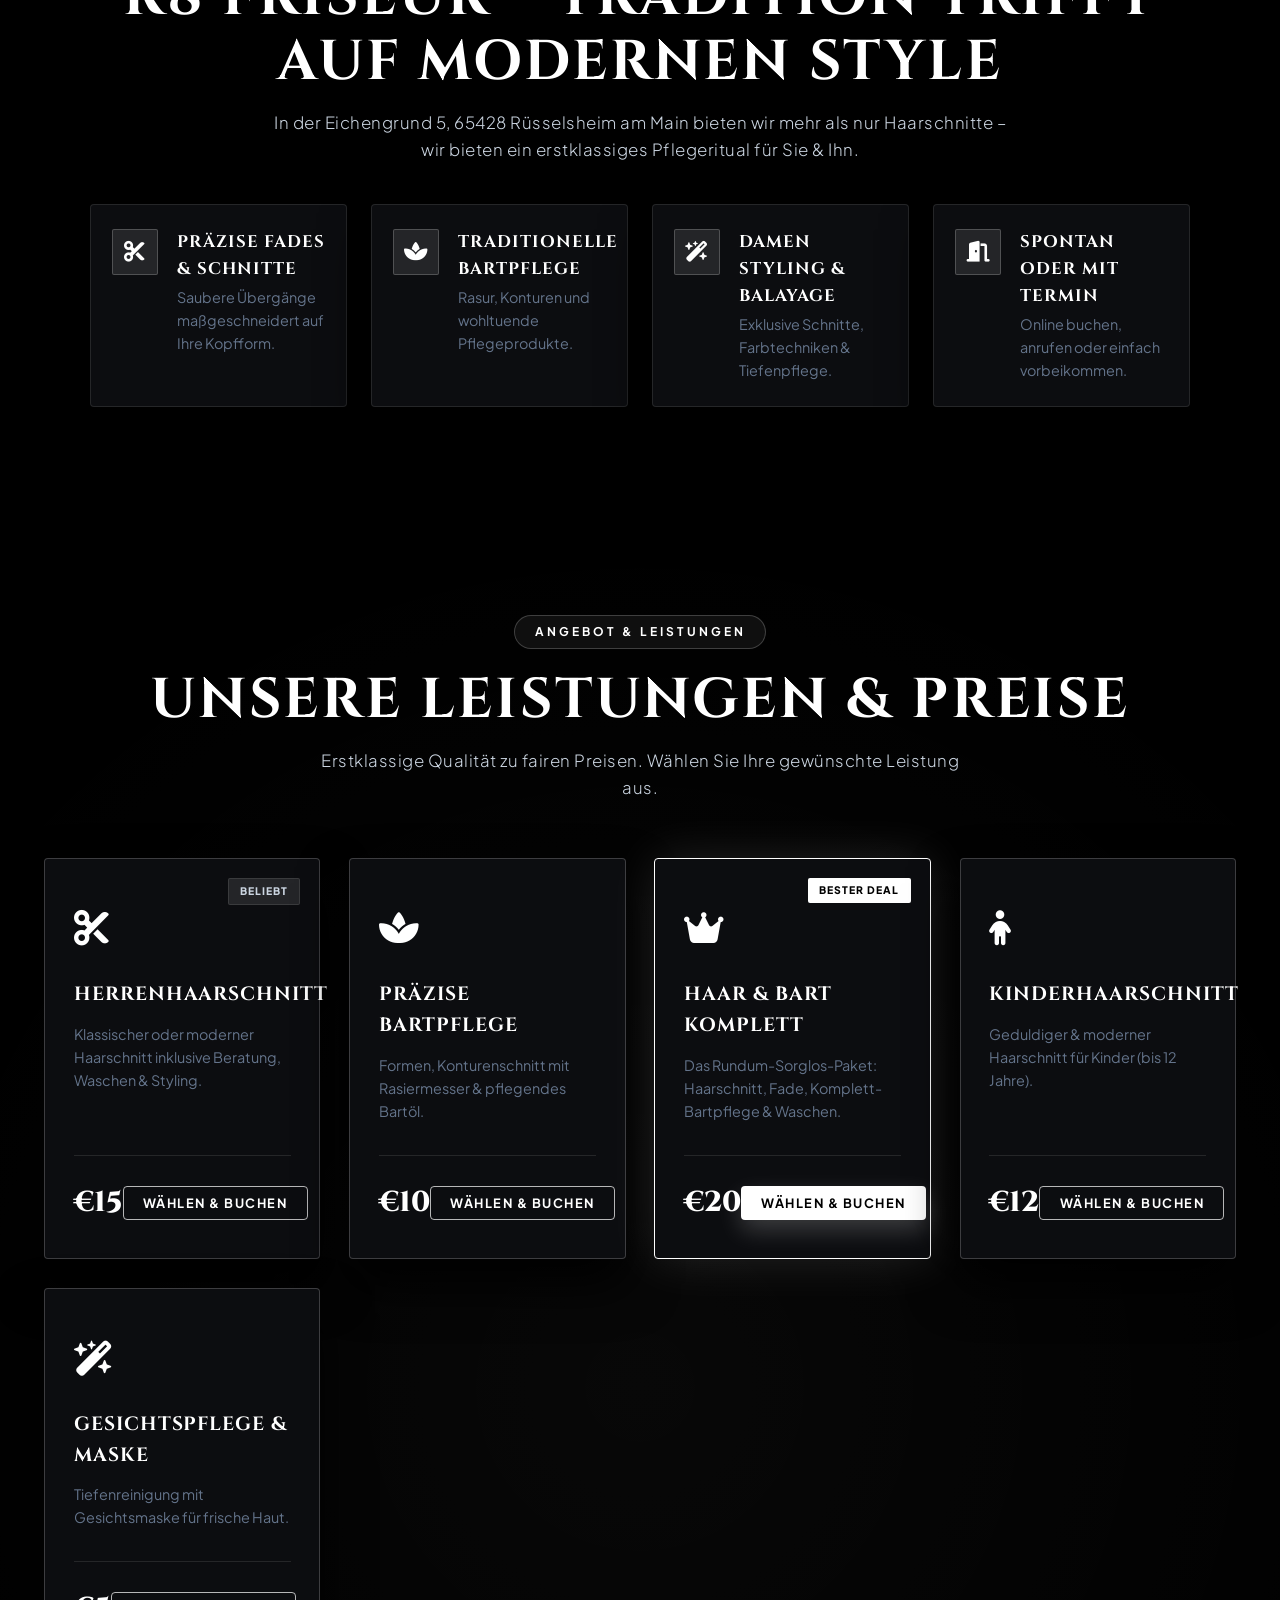
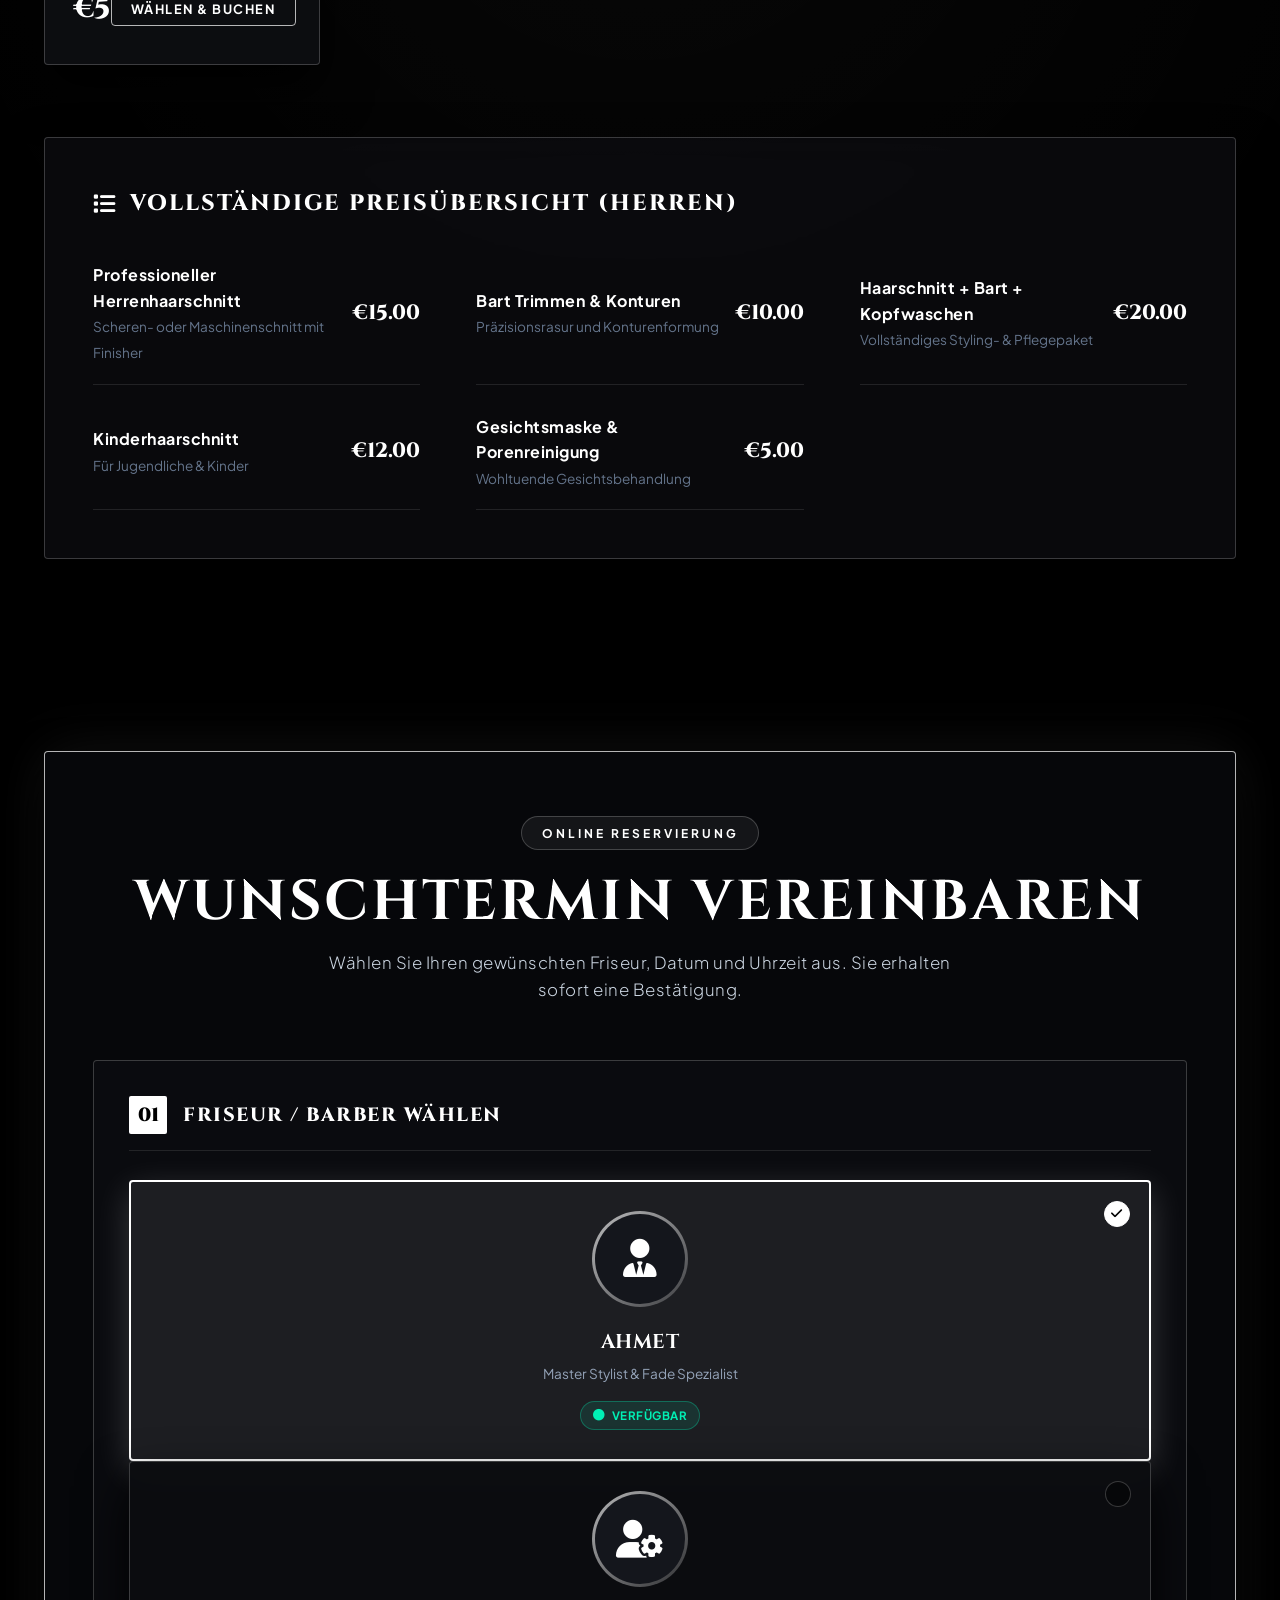
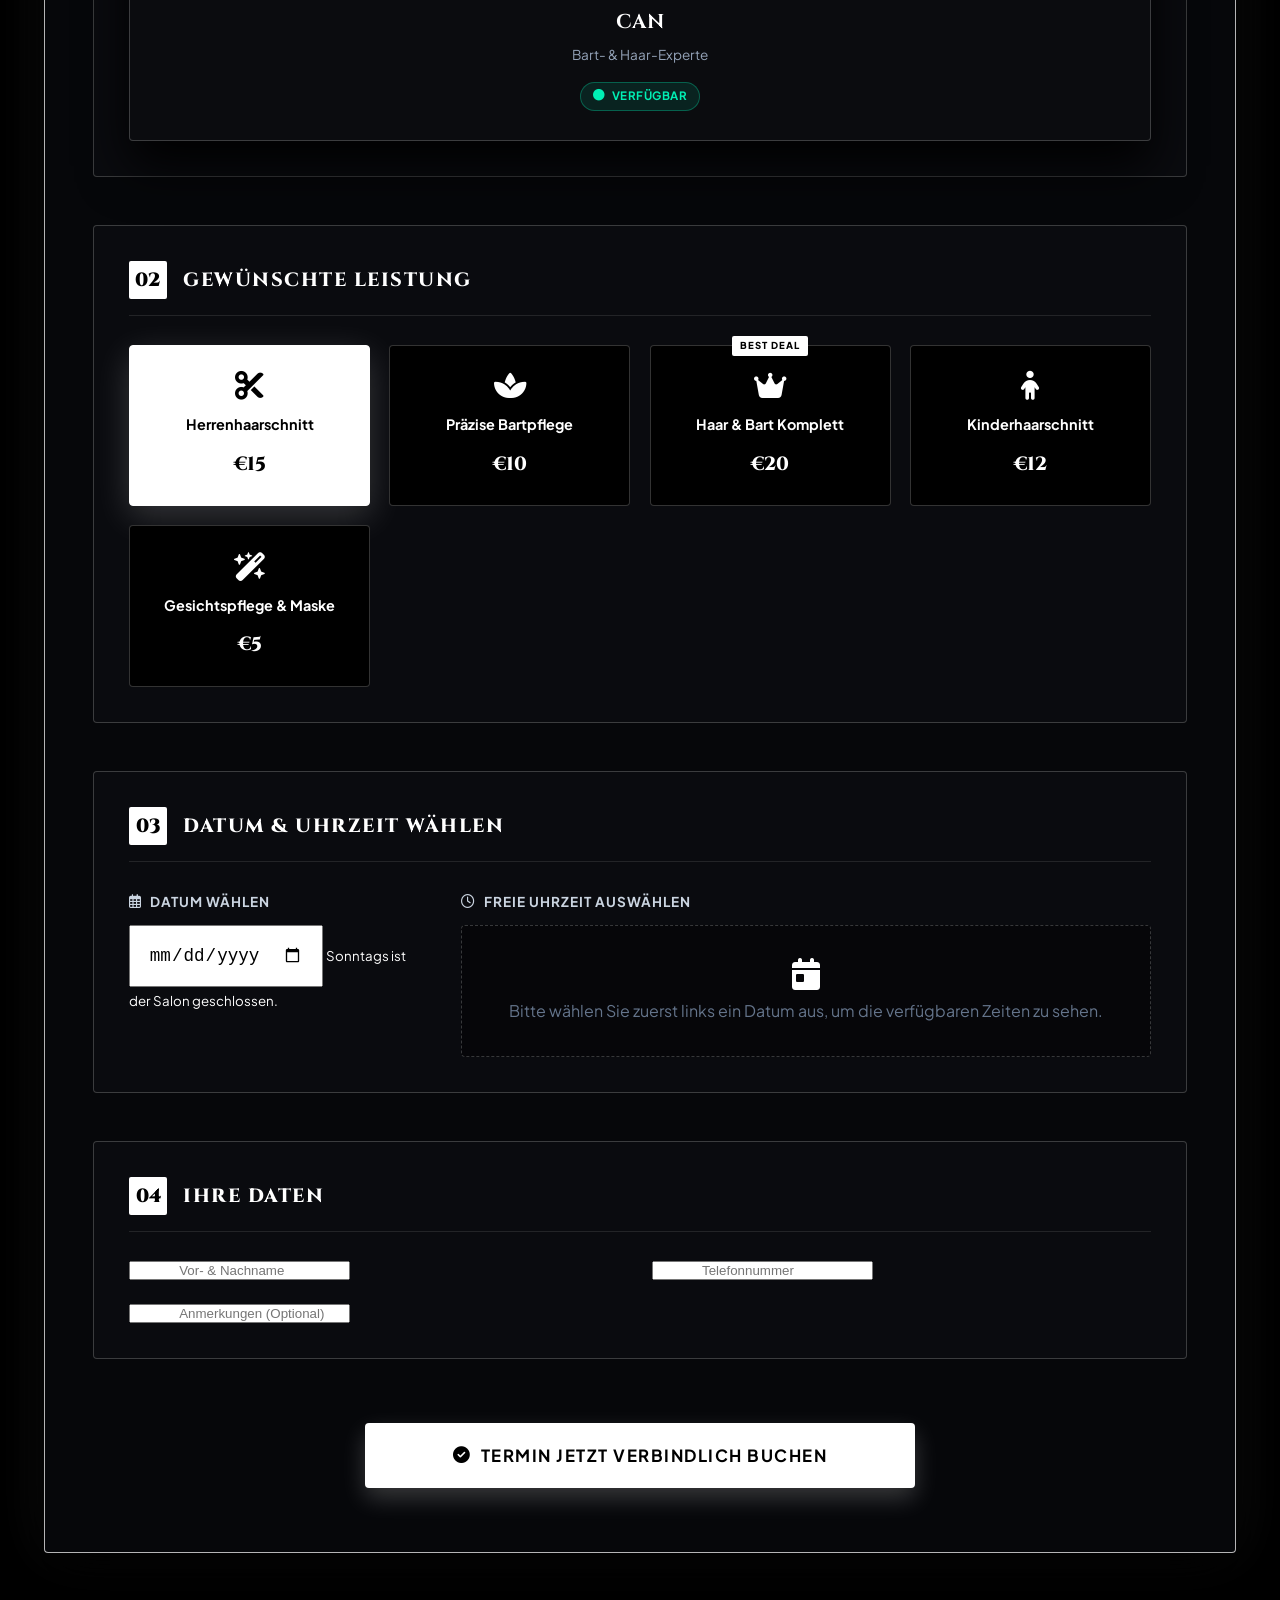
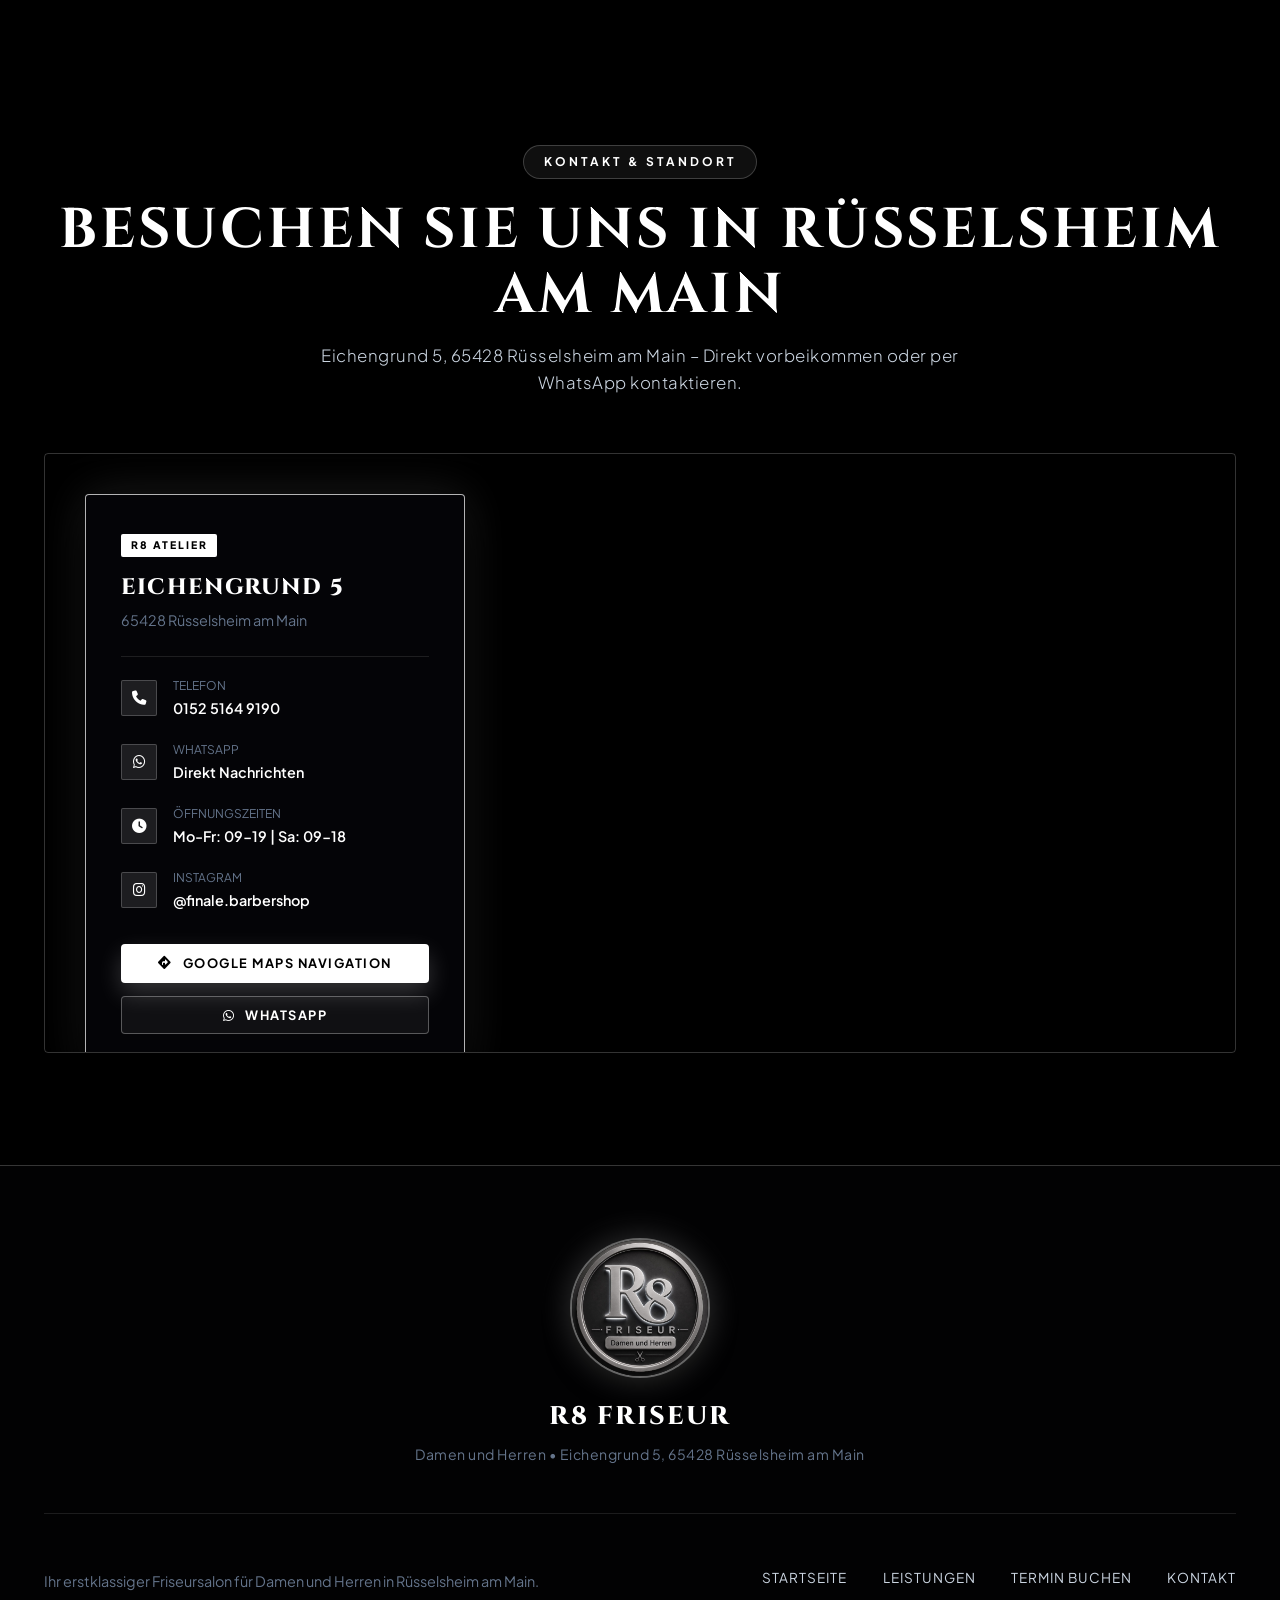
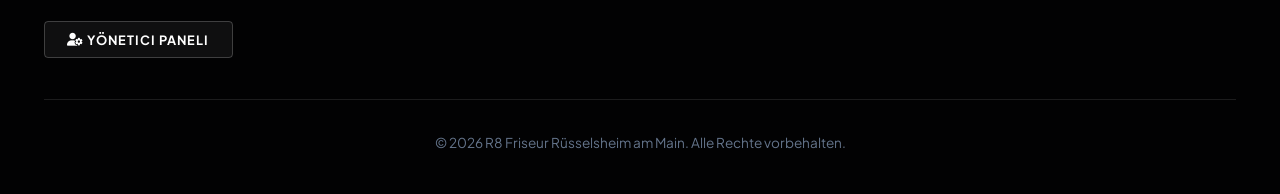
==== commit b915abac: "Add files via upload" ====
--- a/index.html
+++ b/index.html
@@ -16,7 +16,7 @@
     <link rel="stylesheet" href="https://cdnjs.cloudflare.com/ajax/libs/font-awesome/6.4.0/css/all.min.css">
     
     <!-- Stylesheet with Cache Busting -->
-    <link rel="stylesheet" href="style.css?v=3.3">
+    <link rel="stylesheet" href="style.css?v=3.4">
 
     <style>
         /* Bulletproof Navbar Row Layout for all Mobile & Desktop screens */
--- a/style.css
+++ b/style.css
@@ -446,7 +446,7 @@
    ========================================================================== */
 .hero-section {
     position: relative;
-    padding-top: 10rem;
+    padding-top: 10.5rem;
     padding-bottom: 7rem;
     overflow: hidden;
     background: #040507;
@@ -456,12 +456,12 @@
     position: absolute;
     inset: 0;
     z-index: 1;
-    opacity: 0.55;
+    opacity: 0.58;
     background-image: 
         radial-gradient(circle at center, rgba(0, 0, 0, 0.05) 0%, rgba(0, 0, 0, 0.5) 55%, rgba(4, 5, 7, 0.95) 90%),
         url('r8_logo.jpg');
-    background-size: min(520px, 80vw) auto;
-    background-position: center 18%;
+    background-size: min(480px, 75vw) auto;
+    background-position: center 6%;
     background-repeat: no-repeat;
     filter: contrast(135%) brightness(110%);
     pointer-events: none;
@@ -476,26 +476,26 @@
 }
 
 .hero-brand-emblem-wrap {
-    margin-bottom: 1.8rem;
+    margin-bottom: 2.8rem;
     display: inline-flex;
     align-items: center;
     justify-content: center;
 }
 
 .hero-brand-emblem {
-    width: 155px;
-    height: 155px;
+    width: 165px;
+    height: 165px;
     border-radius: 50%;
     object-fit: cover;
-    border: 2px solid rgba(255, 255, 255, 0.5);
-    box-shadow: 0 0 45px rgba(255, 255, 255, 0.3), 0 10px 30px rgba(0, 0, 0, 0.85);
+    border: 2.5px solid rgba(255, 255, 255, 0.6);
+    box-shadow: 0 0 50px rgba(255, 255, 255, 0.35), 0 12px 35px rgba(0, 0, 0, 0.9);
     animation: heroEmblemFloat 6s ease-in-out infinite;
     transition: transform 0.4s ease, box-shadow 0.4s ease;
 }
 
 .hero-brand-emblem:hover {
     transform: scale(1.08);
-    box-shadow: 0 0 60px rgba(255, 255, 255, 0.5), 0 15px 35px rgba(0, 0, 0, 0.95);
+    box-shadow: 0 0 65px rgba(255, 255, 255, 0.55), 0 15px 40px rgba(0, 0, 0, 0.95);
 }
 
 @keyframes heroEmblemFloat {
@@ -523,7 +523,7 @@
     justify-content: center;
     flex-wrap: wrap;
     gap: 0.8rem;
-    margin-bottom: 1.2rem;
+    margin-bottom: 2rem;
 }
 
 .badge-silver {
@@ -544,7 +544,7 @@
     font-size: clamp(2.8rem, 6.5vw, 5.2rem);
     font-weight: 800;
     line-height: 1.08;
-    margin-bottom: 2.8rem;
+    margin-bottom: 2.5rem;
     letter-spacing: 2px;
     text-shadow: 0 4px 25px rgba(0, 0, 0, 0.95), 0 2px 6px rgba(0, 0, 0, 0.9);
 }
@@ -1891,27 +1891,28 @@
     }
 
     .hero-section {
-        padding-top: 6.5rem;
-        padding-bottom: 3.5rem;
+        padding-top: 6.8rem;
+        padding-bottom: 3.8rem;
     }
 
     /* Mobile Optimized Background Logo */
     .hero-bg-media {
-        opacity: 0.60;
-        background-size: min(300px, 78vw) auto;
-        background-position: center 15%;
+        opacity: 0.65;
+        background-size: min(280px, 72vw) auto;
+        background-position: center 3%;
         filter: contrast(140%) brightness(115%);
     }
 
-    /* Mobile Optimized Floating Logo */
+    /* Mobile Optimized Floating Logo (Crisp & Legible) */
     .hero-brand-emblem-wrap {
-        margin-bottom: 1.2rem;
+        margin-bottom: 1.8rem;
     }
 
     .hero-brand-emblem {
-        width: 105px;
-        height: 105px;
-        box-shadow: 0 0 30px rgba(255, 255, 255, 0.35), 0 6px 18px rgba(0, 0, 0, 0.85);
+        width: 125px;
+        height: 125px;
+        border: 2px solid rgba(255, 255, 255, 0.6);
+        box-shadow: 0 0 35px rgba(255, 255, 255, 0.4), 0 8px 24px rgba(0, 0, 0, 0.9);
     }
 
     /* Mobile Portal Modal Logo */
@@ -1939,24 +1940,27 @@
         font-size: 1.35rem;
     }
 
-    .hero-title {
-        font-size: clamp(1.55rem, 7.5vw, 2.1rem);
-        line-height: 1.25;
-        margin-bottom: 1.8rem;
-        text-shadow: 0 3px 18px rgba(0, 0, 0, 0.98), 0 1px 4px rgba(0, 0, 0, 0.9);
-    }
-    .hero-subtitle {
-        font-size: 0.88rem;
-        line-height: 1.6;
-        margin-bottom: 2.8rem;
-        text-shadow: 0 2px 10px rgba(0, 0, 0, 0.98);
-    }
     .hero-badges {
         flex-direction: row;
         flex-wrap: wrap;
         justify-content: center;
         gap: 0.5rem;
-        margin-bottom: 0.9rem;
+        margin-bottom: 1.4rem;
+    }
+
+    .hero-title {
+        font-size: clamp(1.5rem, 7vw, 1.95rem);
+        line-height: 1.25;
+        margin-bottom: 1.6rem;
+        text-shadow: 0 3px 18px rgba(0, 0, 0, 0.98), 0 1px 4px rgba(0, 0, 0, 0.9);
+    }
+
+    .hero-subtitle {
+        font-size: 0.88rem;
+        line-height: 1.6;
+        margin-bottom: 2.6rem;
+        padding: 0 0.5rem;
+        text-shadow: 0 2px 10px rgba(0, 0, 0, 0.98);
     }
     .hero-badge-pill {
         font-size: 0.72rem;
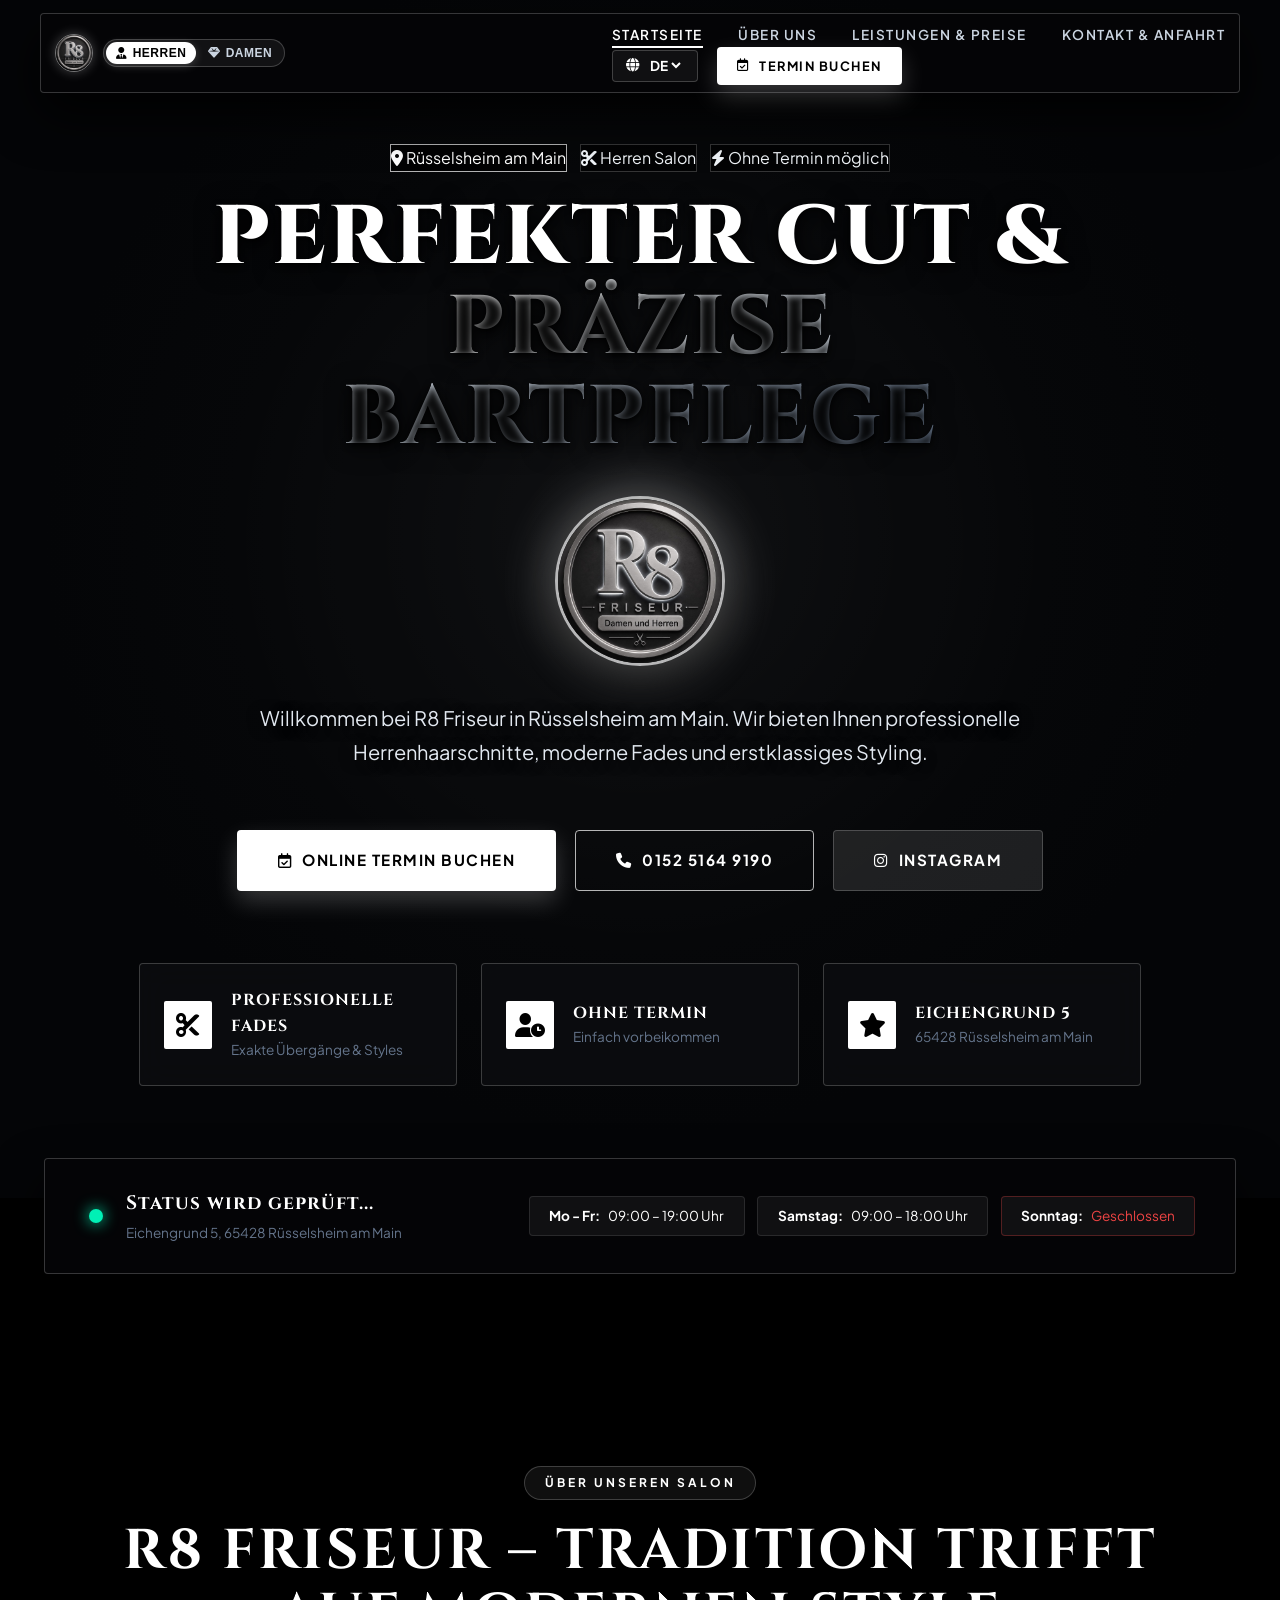
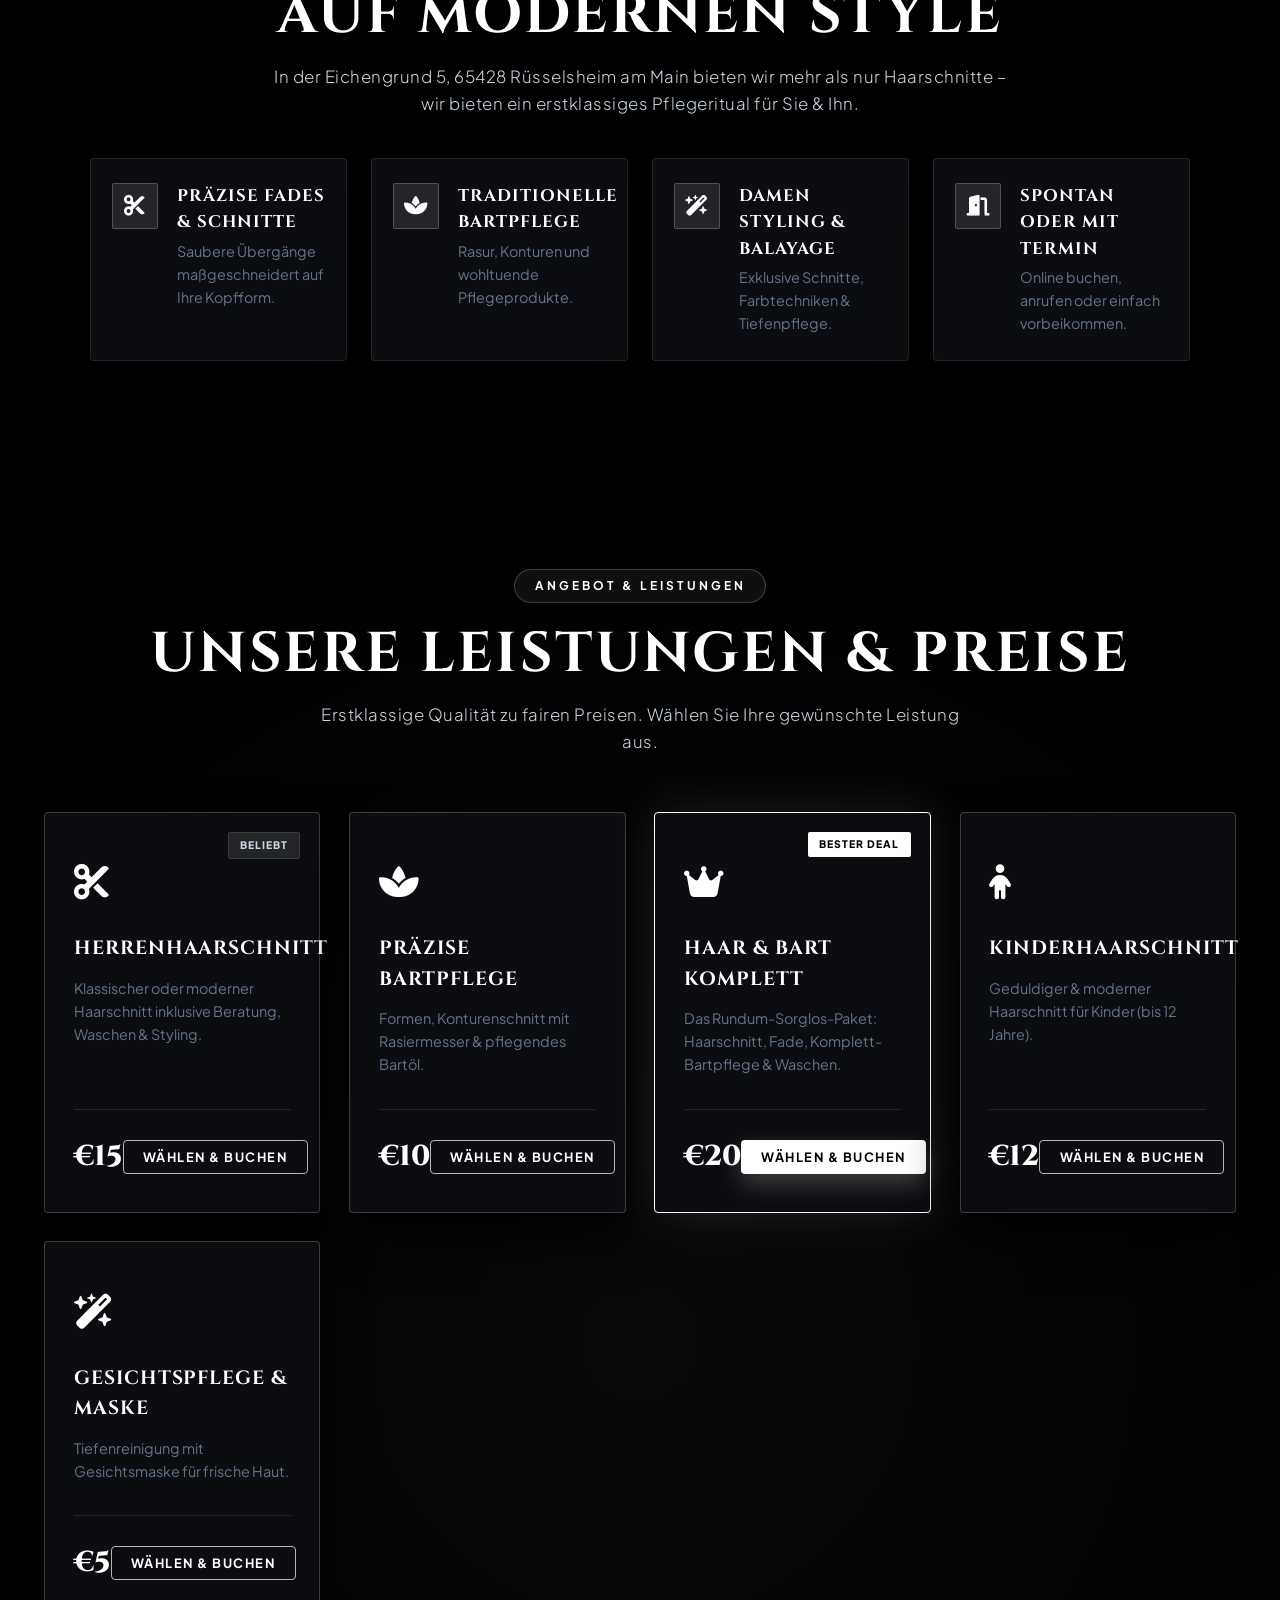
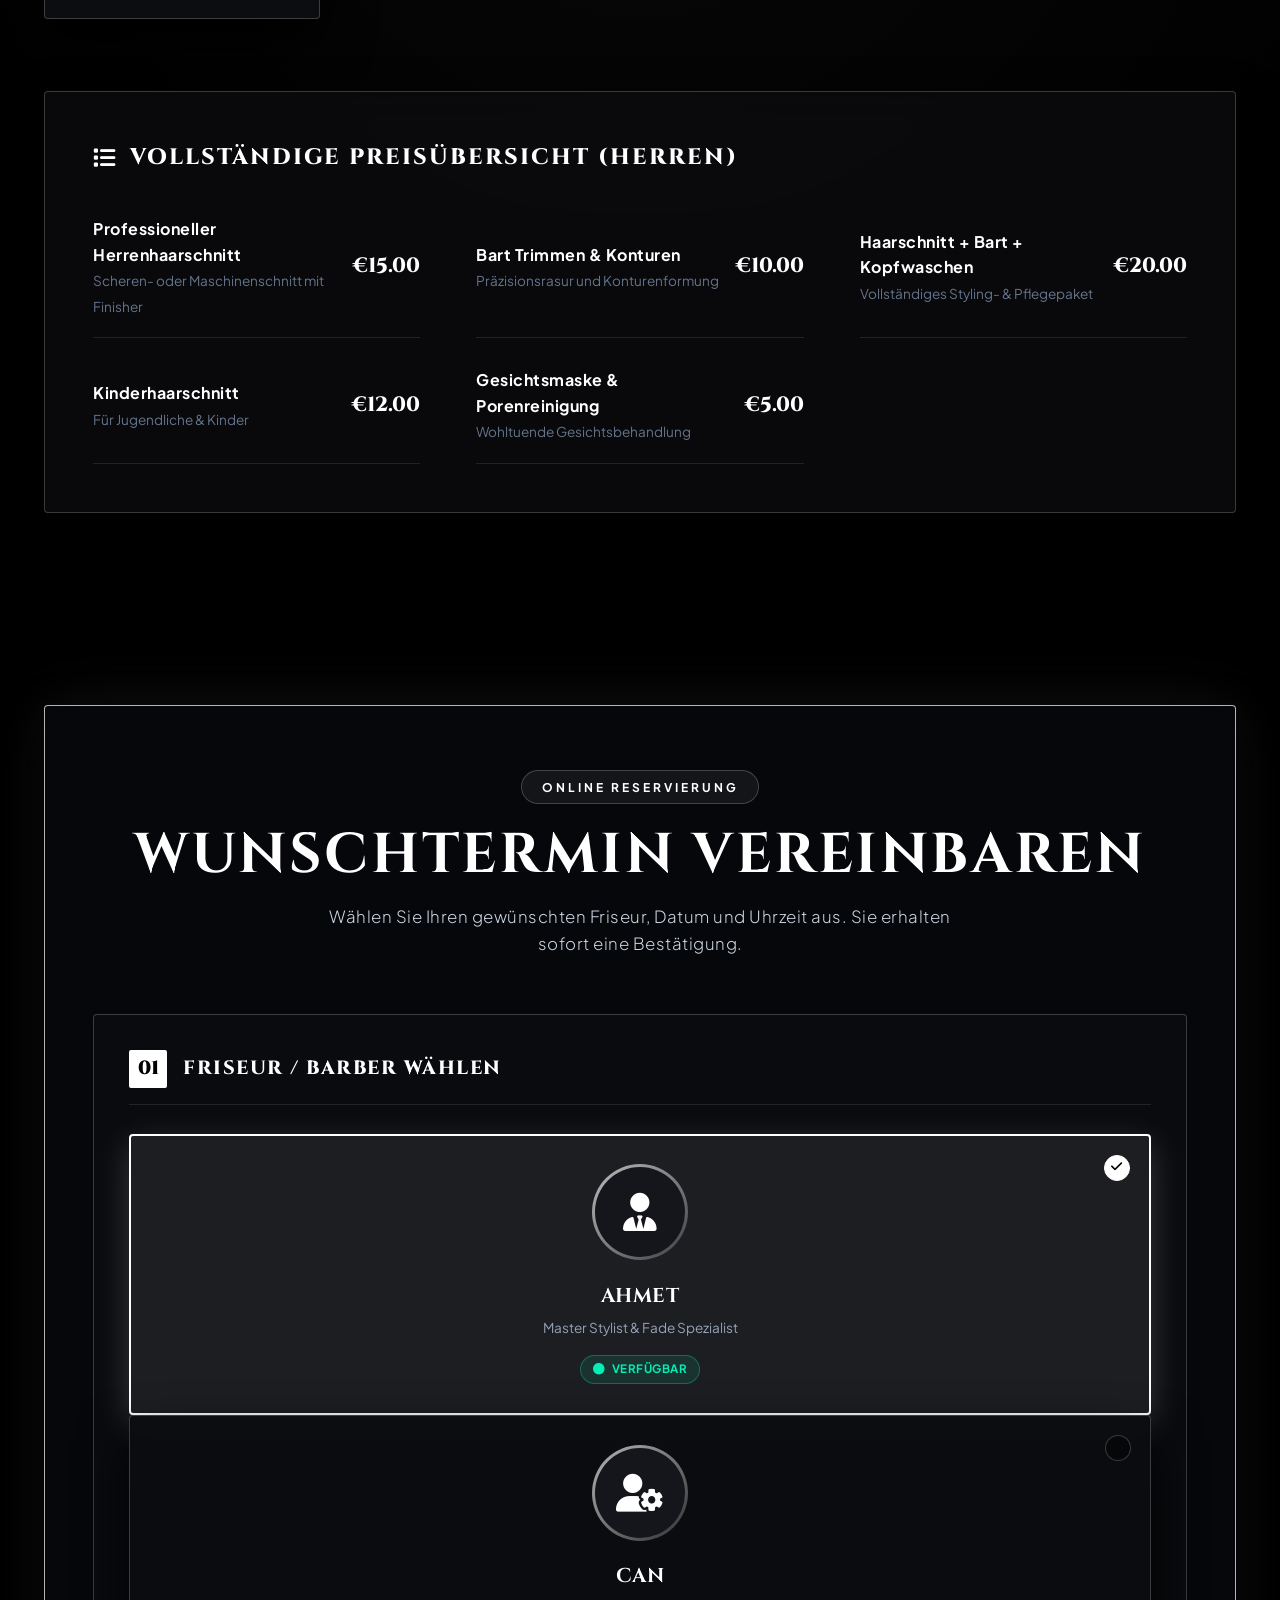
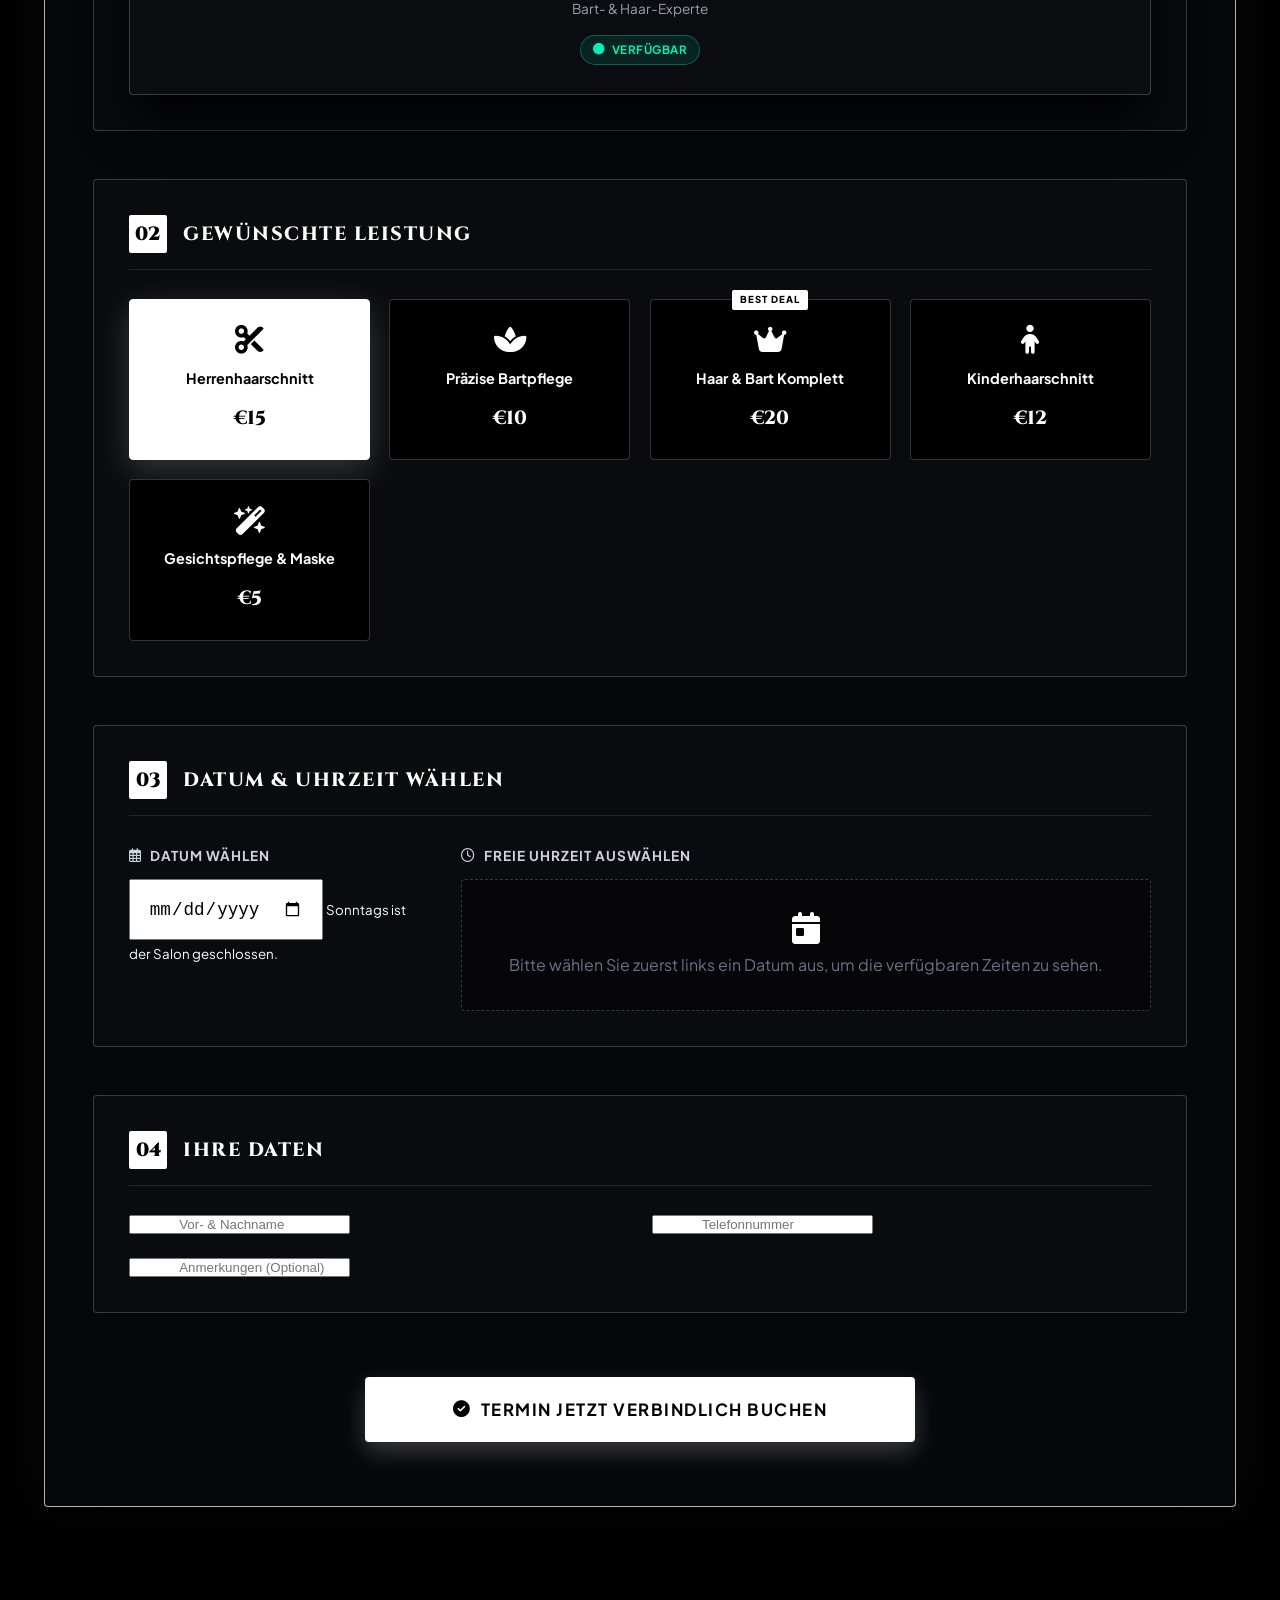
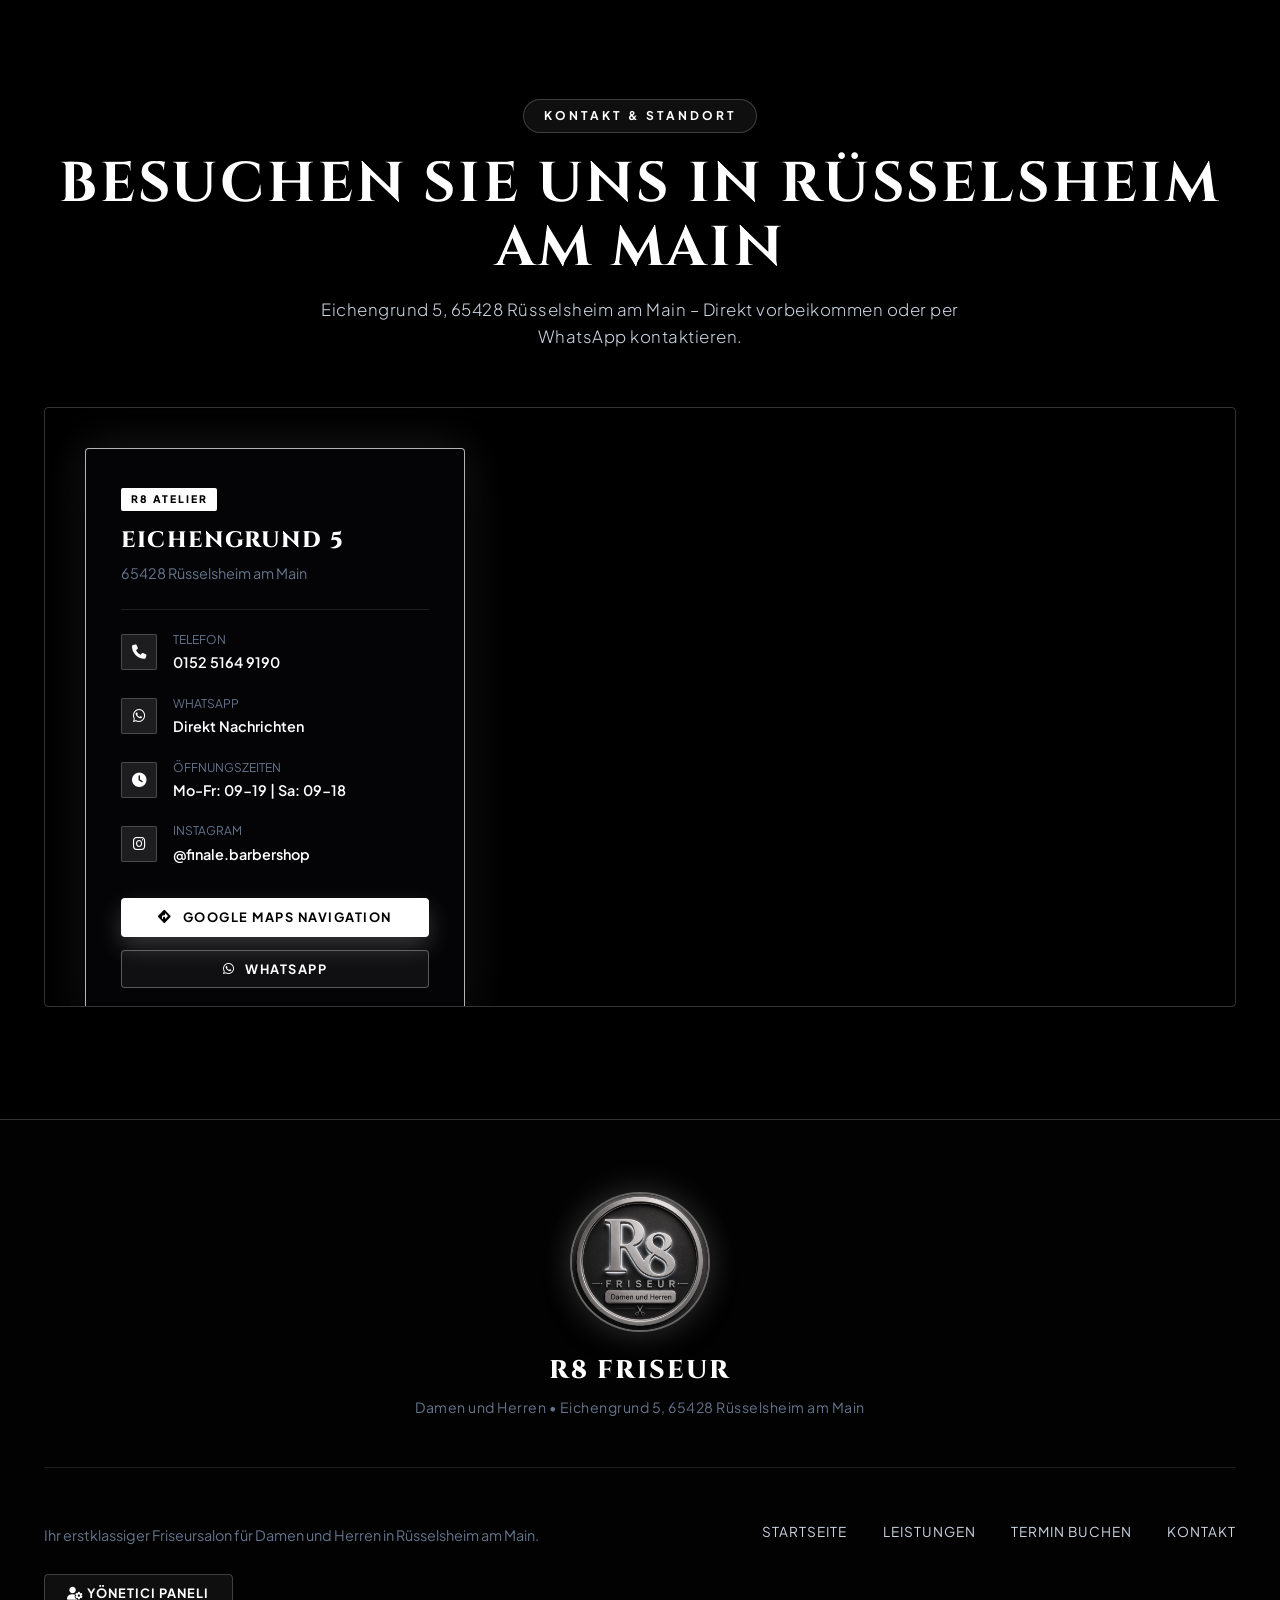
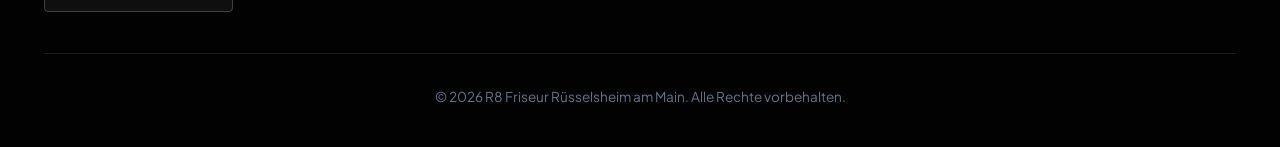
==== commit 49227298: "Add files via upload" ====
--- a/index.html
+++ b/index.html
@@ -16,7 +16,7 @@
     <link rel="stylesheet" href="https://cdnjs.cloudflare.com/ajax/libs/font-awesome/6.4.0/css/all.min.css">
     
     <!-- Stylesheet with Cache Busting -->
-    <link rel="stylesheet" href="style.css?v=3.4">
+    <link rel="stylesheet" href="style.css?v=3.5">
 
     <style>
         /* Bulletproof Navbar Row Layout for all Mobile & Desktop screens */
@@ -201,12 +201,6 @@
         <section id="home" class="hero-section">
             <div class="hero-bg-media"></div>
             <div class="container hero-container">
-                <div class="hero-content">
-                    <!-- Central 3D Brand Emblem -->
-                    <div class="hero-brand-emblem-wrap">
-                        <img src="r8_logo.jpg" alt="R8 Friseur Logo" class="hero-brand-emblem">
-                    </div>
-
                     <div class="hero-badges">
                         <span class="badge badge-silver"><i class="fa-solid fa-location-dot"></i> Rüsselsheim am Main</span>
                         <span class="badge badge-glass" id="heroGenderBadge"><i class="fa-solid fa-scissors"></i> <span data-i18n="currentSectionLabel">Herren Salon</span></span>
@@ -216,6 +210,11 @@
                     <h1 class="hero-title" id="heroMainTitle" data-i18n="heroTitle">
                         Perfekter Cut & <span class="mono-gradient-text">Präzise Bartpflege</span>
                     </h1>
+
+                    <!-- Central 3D Brand Emblem (Between Title and Subtitle) -->
+                    <div class="hero-brand-emblem-wrap">
+                        <img src="r8_logo.jpg" alt="R8 Friseur Logo" class="hero-brand-emblem">
+                    </div>
 
                     <p class="hero-subtitle" id="heroMainSubtitle" data-i18n="heroSubtitle">
                         Willkommen bei R8 Friseur in Rüsselsheim am Main. Wir bieten Ihnen professionelle Herrenhaarschnitte, moderne Fades und erstklassiges Styling.
--- a/style.css
+++ b/style.css
@@ -446,7 +446,7 @@
    ========================================================================== */
 .hero-section {
     position: relative;
-    padding-top: 10.5rem;
+    padding-top: 9rem;
     padding-bottom: 7rem;
     overflow: hidden;
     background: #040507;
@@ -456,14 +456,8 @@
     position: absolute;
     inset: 0;
     z-index: 1;
-    opacity: 0.58;
-    background-image: 
-        radial-gradient(circle at center, rgba(0, 0, 0, 0.05) 0%, rgba(0, 0, 0, 0.5) 55%, rgba(4, 5, 7, 0.95) 90%),
-        url('r8_logo.jpg');
-    background-size: min(480px, 75vw) auto;
-    background-position: center 6%;
-    background-repeat: no-repeat;
-    filter: contrast(135%) brightness(110%);
+    opacity: 0.85;
+    background: radial-gradient(circle at 50% 45%, rgba(255, 255, 255, 0.06) 0%, rgba(255, 255, 255, 0.01) 45%, rgba(4, 5, 7, 0.98) 75%), #040507;
     pointer-events: none;
 }
 
@@ -475,27 +469,59 @@
     text-align: center;
 }
 
+.hero-badges {
+    display: flex;
+    justify-content: center;
+    flex-wrap: wrap;
+    gap: 0.8rem;
+    margin-bottom: 1.4rem;
+}
+
+.badge-silver {
+    background: rgba(0, 0, 0, 0.6);
+    backdrop-filter: blur(8px);
+    border: 1px solid var(--border-silver-bright);
+    color: var(--silver-white);
+}
+
+.badge-glass {
+    background: rgba(0, 0, 0, 0.5);
+    backdrop-filter: blur(10px);
+    border: 1px solid rgba(255, 255, 255, 0.2);
+    color: #f1f5f9;
+}
+
+.hero-title {
+    font-size: clamp(2.8rem, 6.5vw, 5.2rem);
+    font-weight: 800;
+    line-height: 1.08;
+    margin-bottom: 2rem;
+    letter-spacing: 2px;
+    text-shadow: 0 4px 25px rgba(0, 0, 0, 0.95), 0 2px 6px rgba(0, 0, 0, 0.9);
+}
+
+/* Central 3D Brand Emblem (Between Title and Subtitle) */
 .hero-brand-emblem-wrap {
-    margin-bottom: 2.8rem;
+    margin-bottom: 2.2rem;
     display: inline-flex;
     align-items: center;
     justify-content: center;
 }
 
 .hero-brand-emblem {
-    width: 165px;
-    height: 165px;
+    width: 170px;
+    height: 170px;
     border-radius: 50%;
     object-fit: cover;
-    border: 2.5px solid rgba(255, 255, 255, 0.6);
-    box-shadow: 0 0 50px rgba(255, 255, 255, 0.35), 0 12px 35px rgba(0, 0, 0, 0.9);
+    border: 3px solid rgba(255, 255, 255, 0.7);
+    box-shadow: 0 0 55px rgba(255, 255, 255, 0.4), 0 15px 35px rgba(0, 0, 0, 0.95);
     animation: heroEmblemFloat 6s ease-in-out infinite;
     transition: transform 0.4s ease, box-shadow 0.4s ease;
 }
 
 .hero-brand-emblem:hover {
     transform: scale(1.08);
-    box-shadow: 0 0 65px rgba(255, 255, 255, 0.55), 0 15px 40px rgba(0, 0, 0, 0.95);
+    box-shadow: 0 0 70px rgba(255, 255, 255, 0.6), 0 18px 45px rgba(0, 0, 0, 0.98);
 }
 
 @keyframes heroEmblemFloat {
@@ -516,37 +542,6 @@
     object-fit: cover;
     border: 2px solid rgba(255, 255, 255, 0.5);
     box-shadow: 0 0 30px rgba(255, 255, 255, 0.3);
-}
-
-.hero-badges {
-    display: flex;
-    justify-content: center;
-    flex-wrap: wrap;
-    gap: 0.8rem;
-    margin-bottom: 2rem;
-}
-
-.badge-silver {
-    background: rgba(0, 0, 0, 0.6);
-    backdrop-filter: blur(8px);
-    border: 1px solid var(--border-silver-bright);
-    color: var(--silver-white);
-}
-
-.badge-glass {
-    background: rgba(0, 0, 0, 0.5);
-    backdrop-filter: blur(10px);
-    border: 1px solid rgba(255, 255, 255, 0.2);
-    color: #f1f5f9;
-}
-
-.hero-title {
-    font-size: clamp(2.8rem, 6.5vw, 5.2rem);
-    font-weight: 800;
-    line-height: 1.08;
-    margin-bottom: 2.5rem;
-    letter-spacing: 2px;
-    text-shadow: 0 4px 25px rgba(0, 0, 0, 0.95), 0 2px 6px rgba(0, 0, 0, 0.9);
 }
 
 .hero-subtitle {
@@ -1891,28 +1886,49 @@
     }
 
     .hero-section {
-        padding-top: 6.8rem;
-        padding-bottom: 3.8rem;
-    }
-
-    /* Mobile Optimized Background Logo */
+        padding-top: 6.2rem;
+        padding-bottom: 3.5rem;
+    }
+
+    /* Mobile Ambient Glow */
     .hero-bg-media {
-        opacity: 0.65;
-        background-size: min(280px, 72vw) auto;
-        background-position: center 3%;
-        filter: contrast(140%) brightness(115%);
-    }
-
-    /* Mobile Optimized Floating Logo (Crisp & Legible) */
+        opacity: 0.9;
+        background: radial-gradient(circle at 50% 45%, rgba(255, 255, 255, 0.06) 0%, rgba(4, 5, 7, 0.98) 75%), #040507;
+    }
+
+    .hero-badges {
+        flex-direction: row;
+        flex-wrap: wrap;
+        justify-content: center;
+        gap: 0.45rem;
+        margin-bottom: 0.8rem;
+    }
+
+    .hero-title {
+        font-size: clamp(1.55rem, 7.5vw, 2.05rem);
+        line-height: 1.25;
+        margin-bottom: 1.2rem;
+        text-shadow: 0 3px 18px rgba(0, 0, 0, 0.98), 0 1px 4px rgba(0, 0, 0, 0.9);
+    }
+
+    /* Mobile 3D Logo (Between Title and Subtitle) */
     .hero-brand-emblem-wrap {
-        margin-bottom: 1.8rem;
+        margin-bottom: 1.4rem;
     }
 
     .hero-brand-emblem {
         width: 125px;
         height: 125px;
-        border: 2px solid rgba(255, 255, 255, 0.6);
-        box-shadow: 0 0 35px rgba(255, 255, 255, 0.4), 0 8px 24px rgba(0, 0, 0, 0.9);
+        border: 2.5px solid rgba(255, 255, 255, 0.7);
+        box-shadow: 0 0 38px rgba(255, 255, 255, 0.45), 0 8px 24px rgba(0, 0, 0, 0.9);
+    }
+
+    .hero-subtitle {
+        font-size: 0.88rem;
+        line-height: 1.6;
+        margin-bottom: 2.2rem;
+        padding: 0 0.4rem;
+        text-shadow: 0 2px 10px rgba(0, 0, 0, 0.98);
     }
 
     /* Mobile Portal Modal Logo */
@@ -1938,29 +1954,6 @@
 
     .footer-emblem-title {
         font-size: 1.35rem;
-    }
-
-    .hero-badges {
-        flex-direction: row;
-        flex-wrap: wrap;
-        justify-content: center;
-        gap: 0.5rem;
-        margin-bottom: 1.4rem;
-    }
-
-    .hero-title {
-        font-size: clamp(1.5rem, 7vw, 1.95rem);
-        line-height: 1.25;
-        margin-bottom: 1.6rem;
-        text-shadow: 0 3px 18px rgba(0, 0, 0, 0.98), 0 1px 4px rgba(0, 0, 0, 0.9);
-    }
-
-    .hero-subtitle {
-        font-size: 0.88rem;
-        line-height: 1.6;
-        margin-bottom: 2.6rem;
-        padding: 0 0.5rem;
-        text-shadow: 0 2px 10px rgba(0, 0, 0, 0.98);
     }
     .hero-badge-pill {
         font-size: 0.72rem;
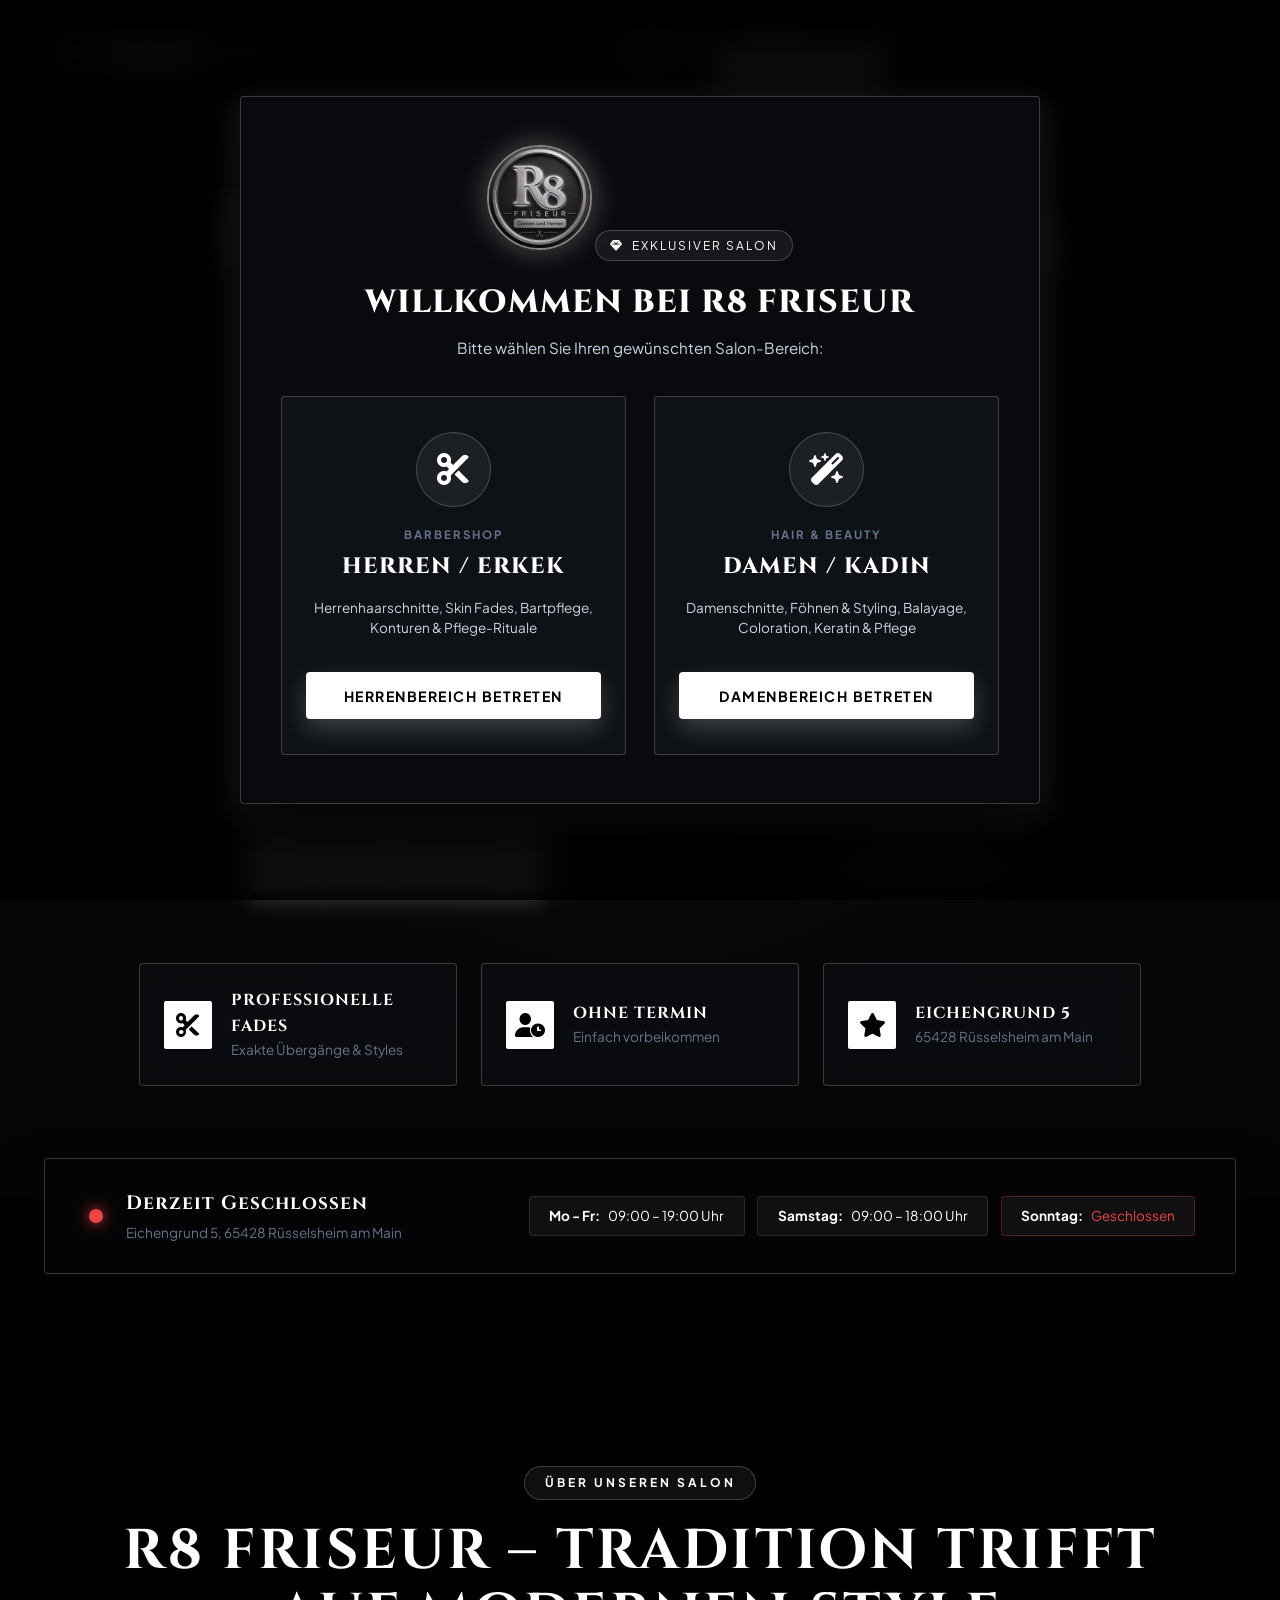
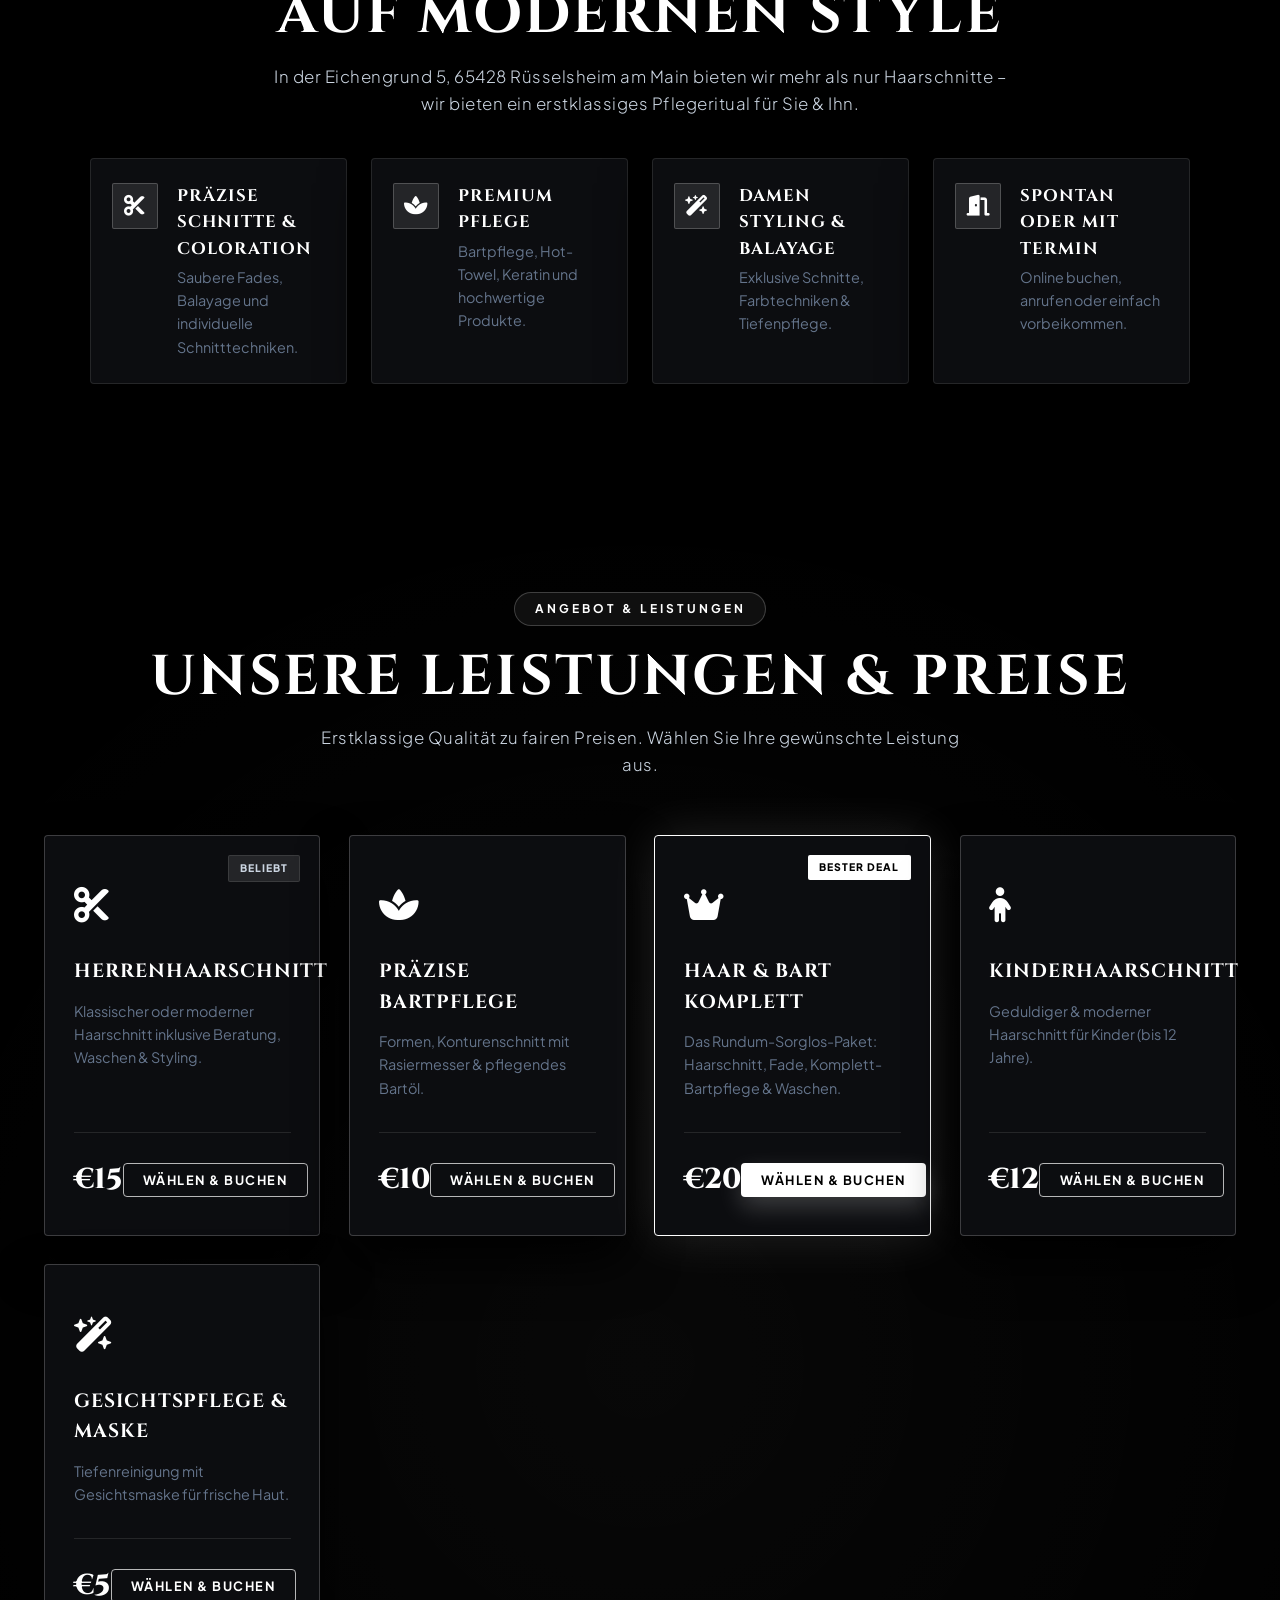
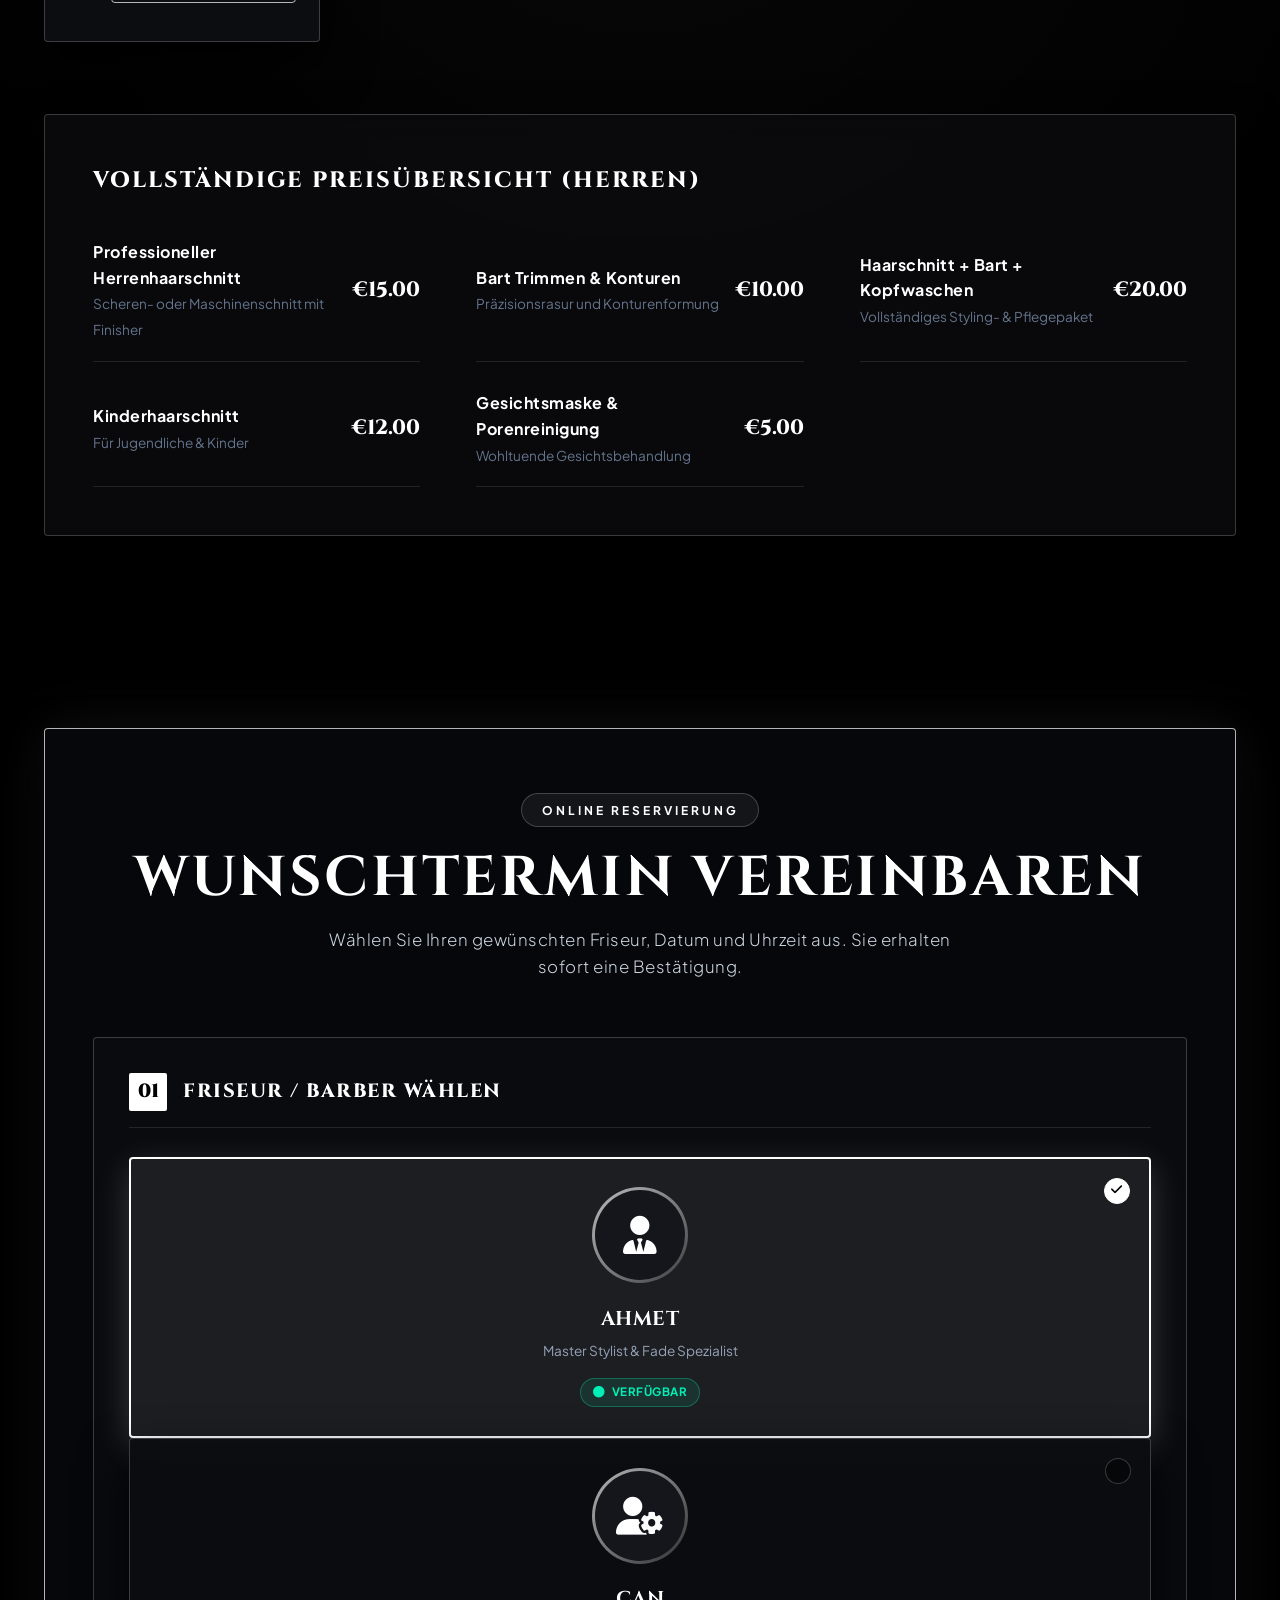
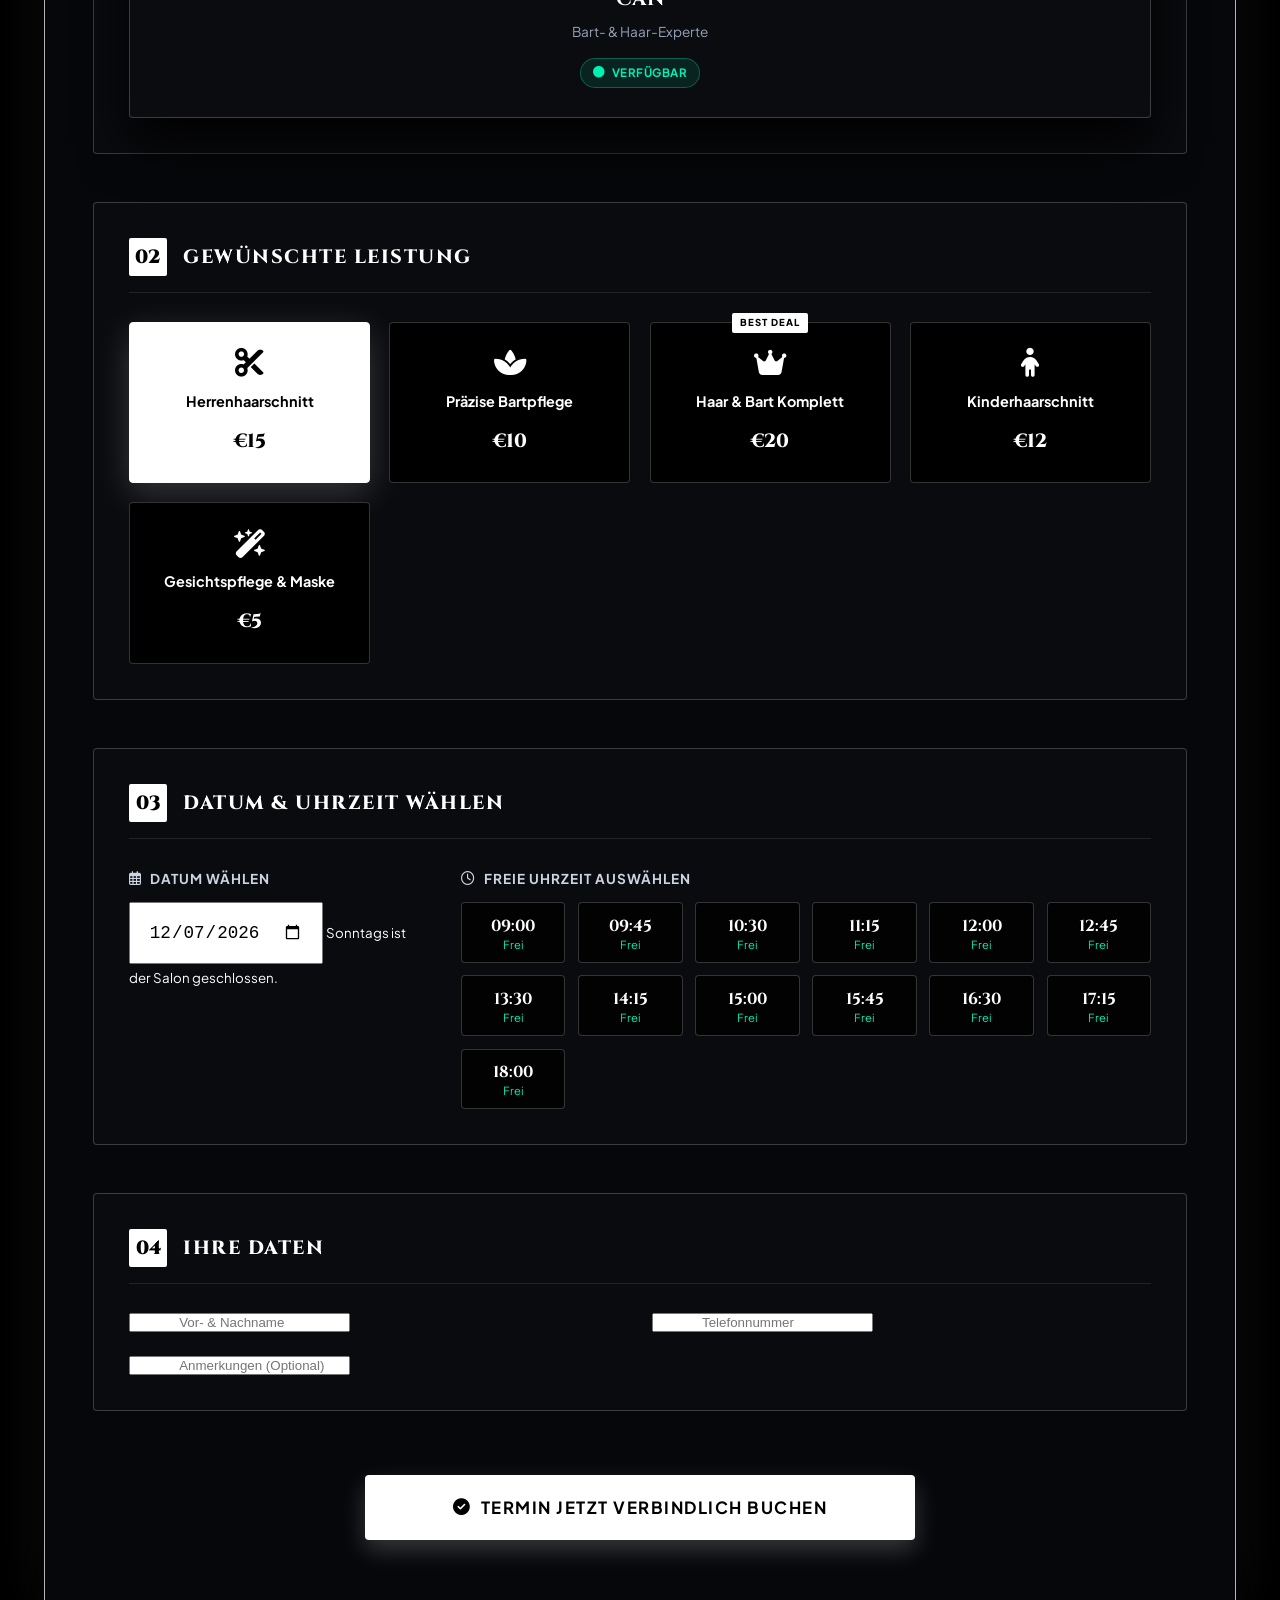
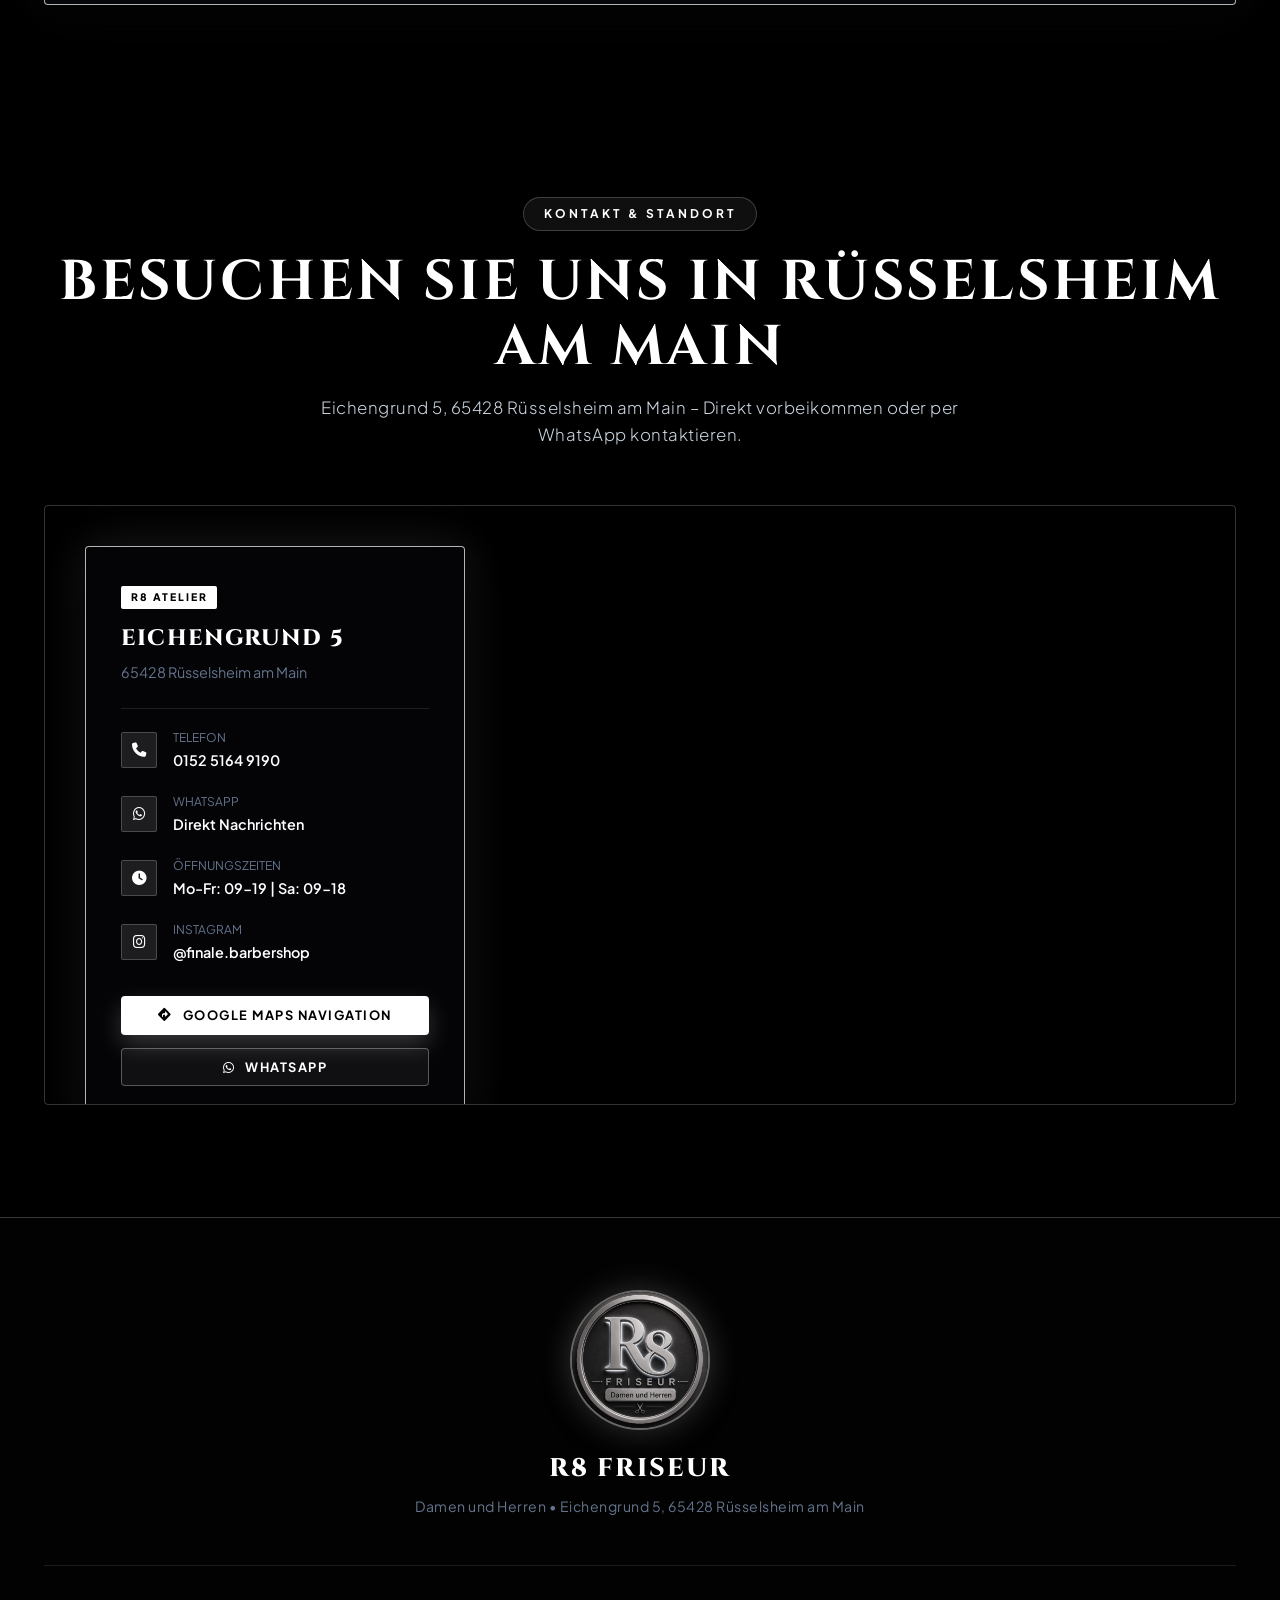
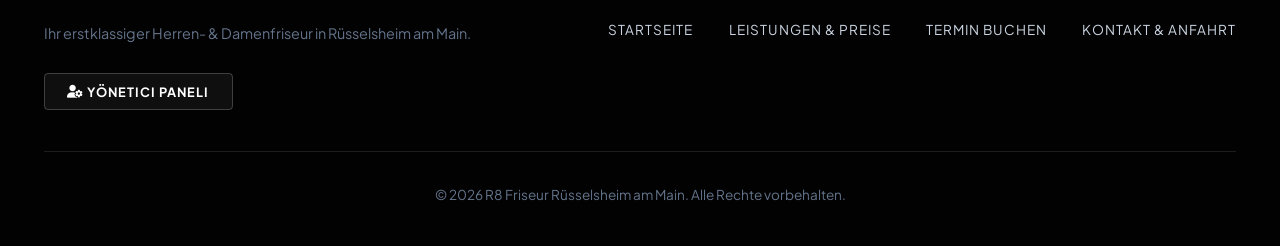
==== commit 77fc6df1: "Add files via upload" ====
--- a/index.html
+++ b/index.html
@@ -16,7 +16,7 @@
     <link rel="stylesheet" href="https://cdnjs.cloudflare.com/ajax/libs/font-awesome/6.4.0/css/all.min.css">
     
     <!-- Stylesheet with Cache Busting -->
-    <link rel="stylesheet" href="style.css?v=3.5">
+    <link rel="stylesheet" href="style.css?v=3.6">
 
     <style>
         /* Bulletproof Navbar Row Layout for all Mobile & Desktop screens */
@@ -970,6 +970,6 @@
     </div>
 
     <!-- JavaScript File with Cache Busting -->
-    <script src="script.js?v=3.3"></script>
+    <script src="script.js?v=3.6"></script>
 </body>
 </html>
--- a/style.css
+++ b/style.css
@@ -1317,7 +1317,7 @@
     color: var(--cyber-teal);
 }
 
-.time-slot-btn:hover:not(.booked) {
+.time-slot-btn:hover:not(.booked):not(.past-slot) {
     background: rgba(255, 255, 255, 0.15);
     border-color: var(--silver-white);
 }
@@ -1342,6 +1342,35 @@
 
 .time-slot-btn.booked small {
     color: var(--text-muted);
+}
+
+.time-slot-btn.past-slot {
+    opacity: 0.28;
+    border-color: rgba(255, 255, 255, 0.08);
+    background: rgba(0, 0, 0, 0.5);
+    cursor: not-allowed;
+}
+
+.time-slot-btn.past-slot small {
+    color: #ef4444 !important;
+    font-weight: 600;
+}
+
+.slots-notice-alert {
+    grid-column: 1 / -1;
+    display: flex;
+    align-items: center;
+    justify-content: center;
+    gap: 0.6rem;
+    padding: 0.9rem 1.2rem;
+    background: rgba(239, 68, 68, 0.1);
+    border: 1px solid rgba(239, 68, 68, 0.35);
+    border-radius: var(--radius-sm);
+    color: #fca5a5;
+    font-size: 0.88rem;
+    font-weight: 600;
+    margin-bottom: 0.8rem;
+    text-align: center;
 }
 
 /* ==========================================================================
@@ -2181,6 +2210,8 @@
     border-radius: var(--radius-sm);
     padding: 1.8rem 1.5rem;
     cursor: pointer;
+    touch-action: manipulation;
+    -webkit-tap-highlight-color: transparent;
     transition: var(--transition-fast);
     position: relative;
     display: flex;
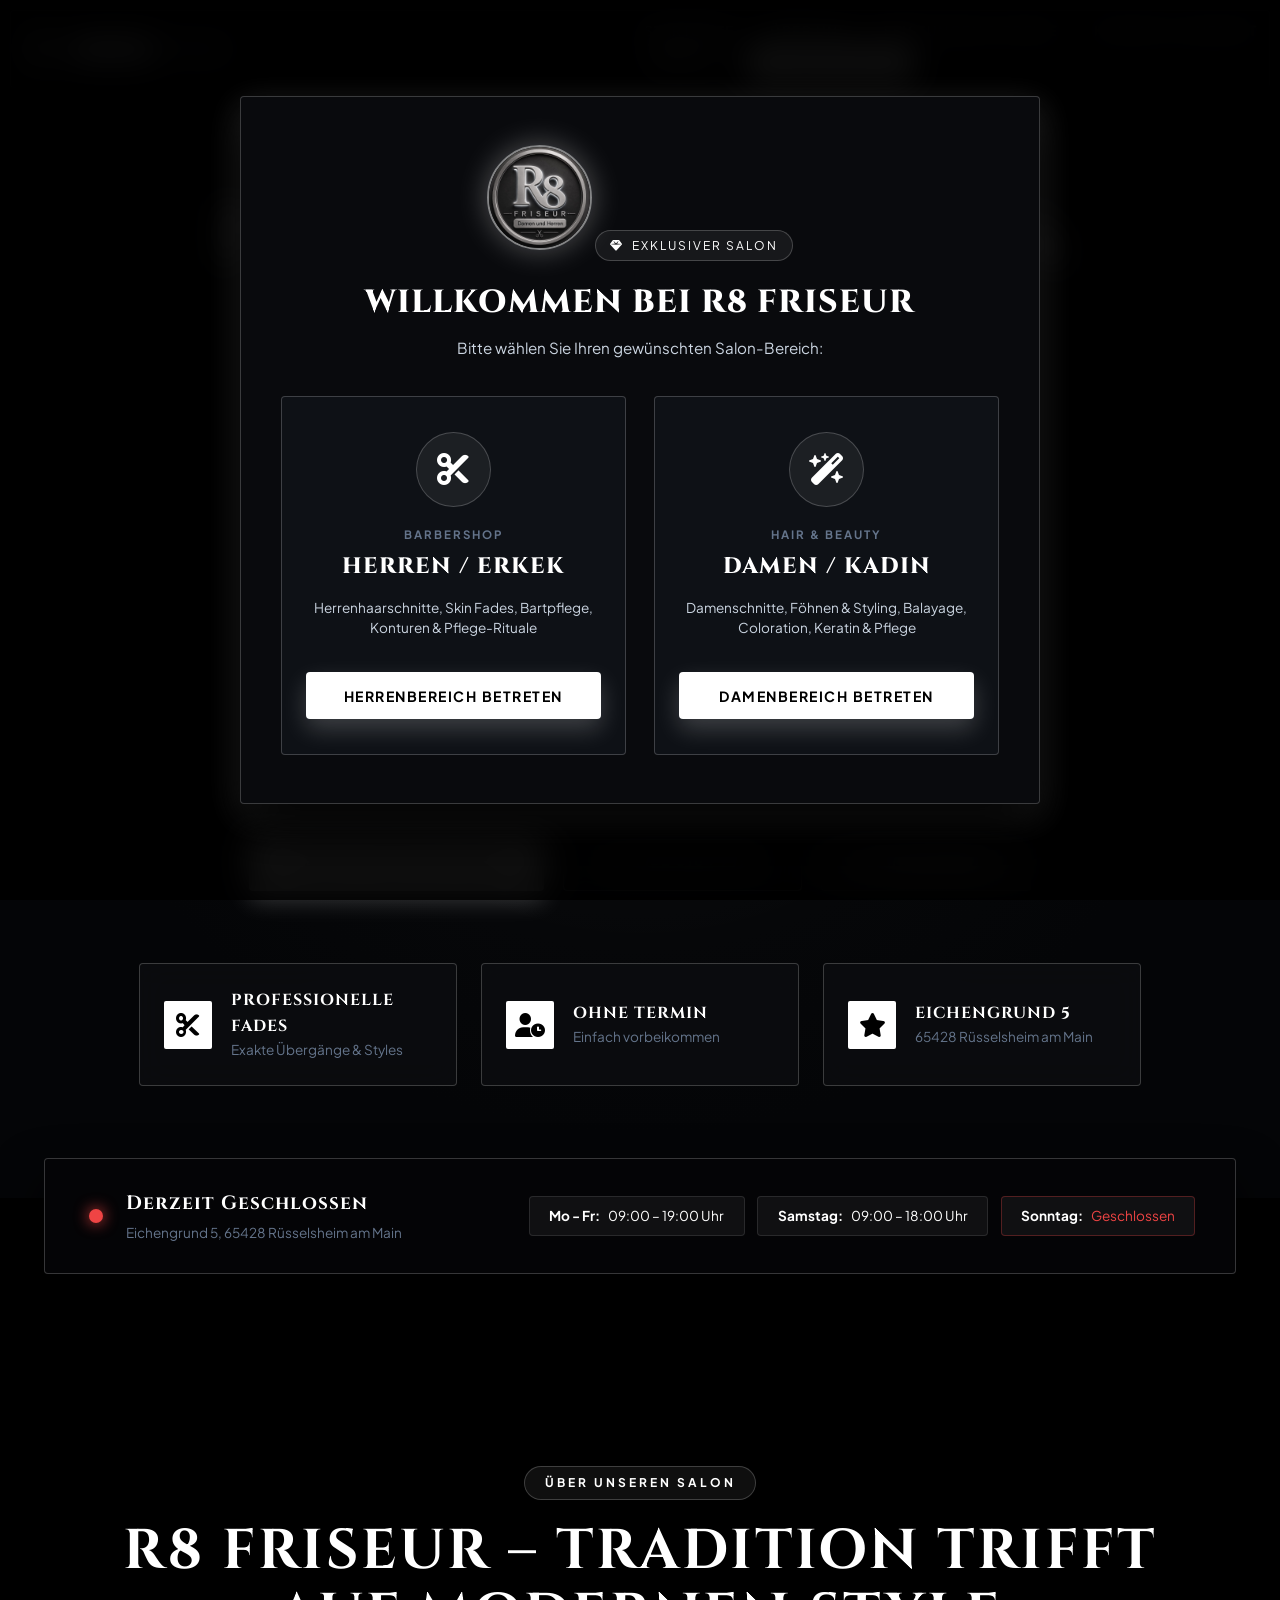
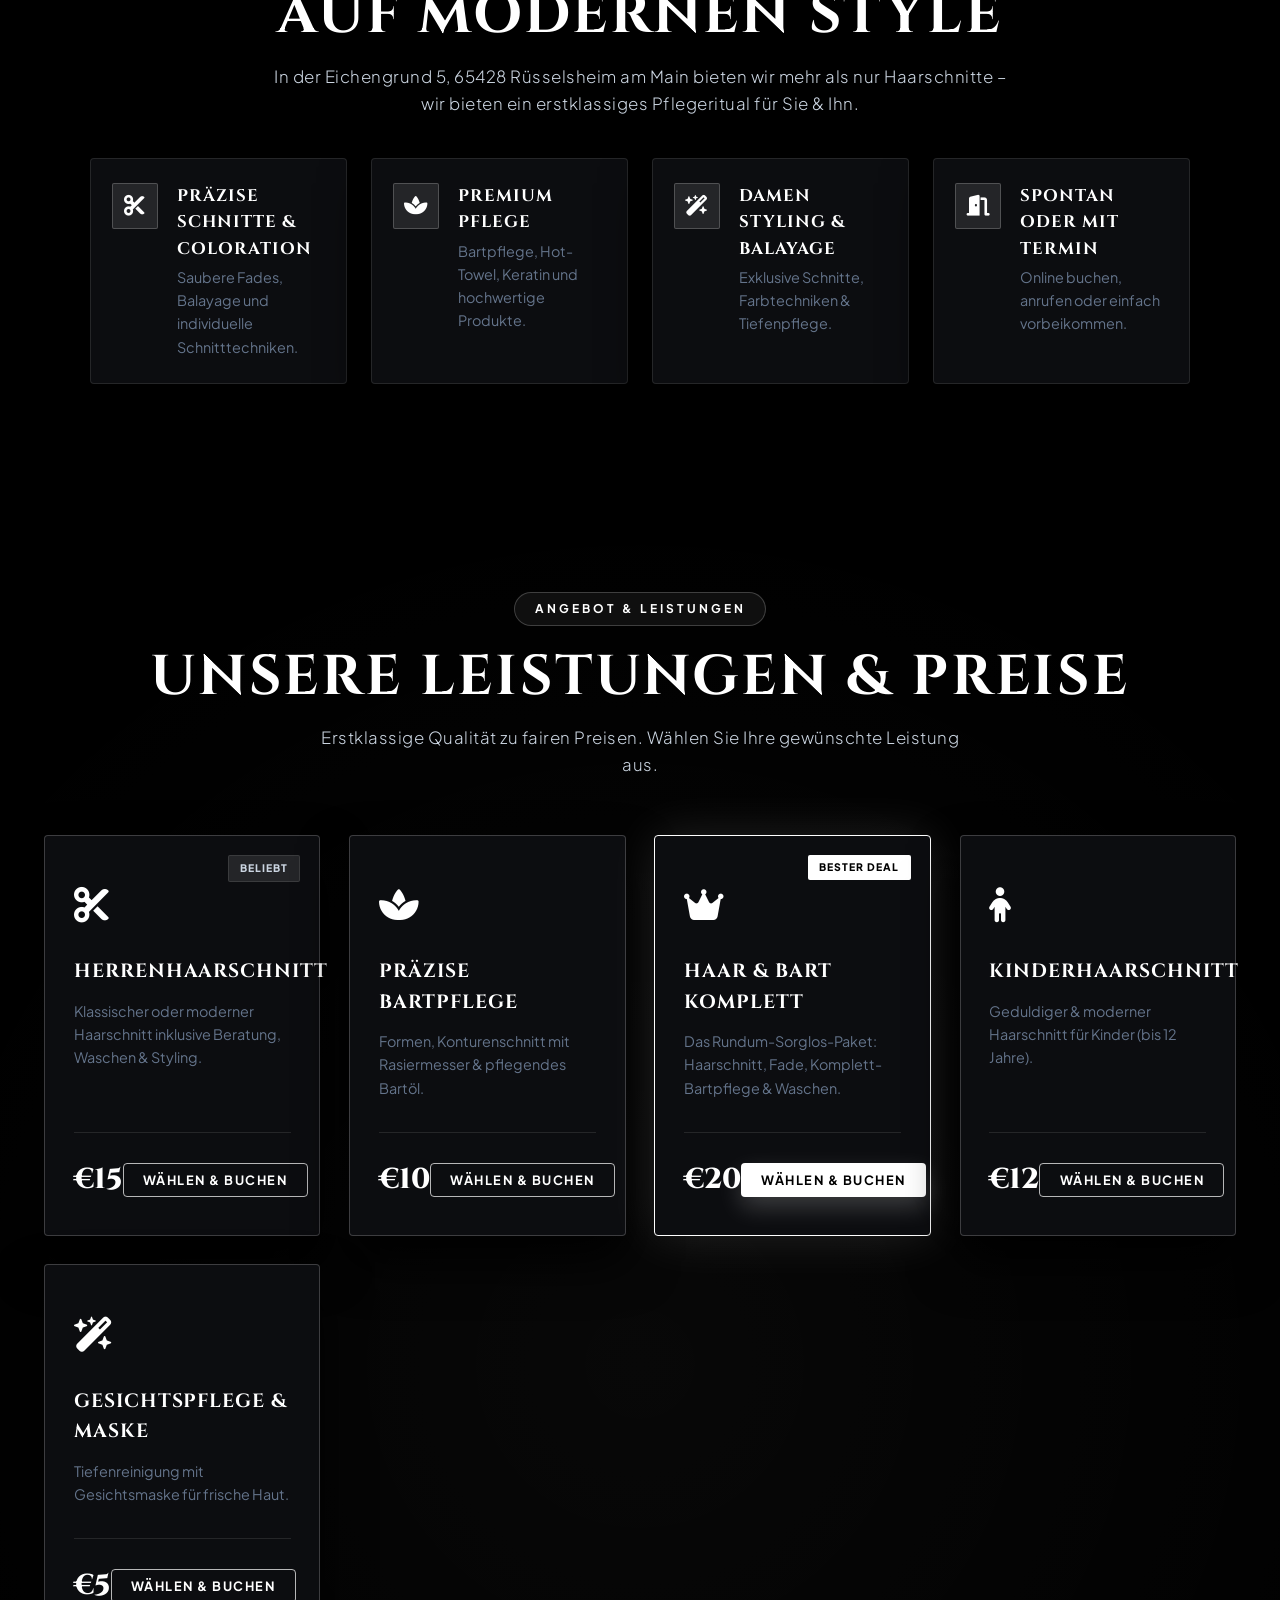
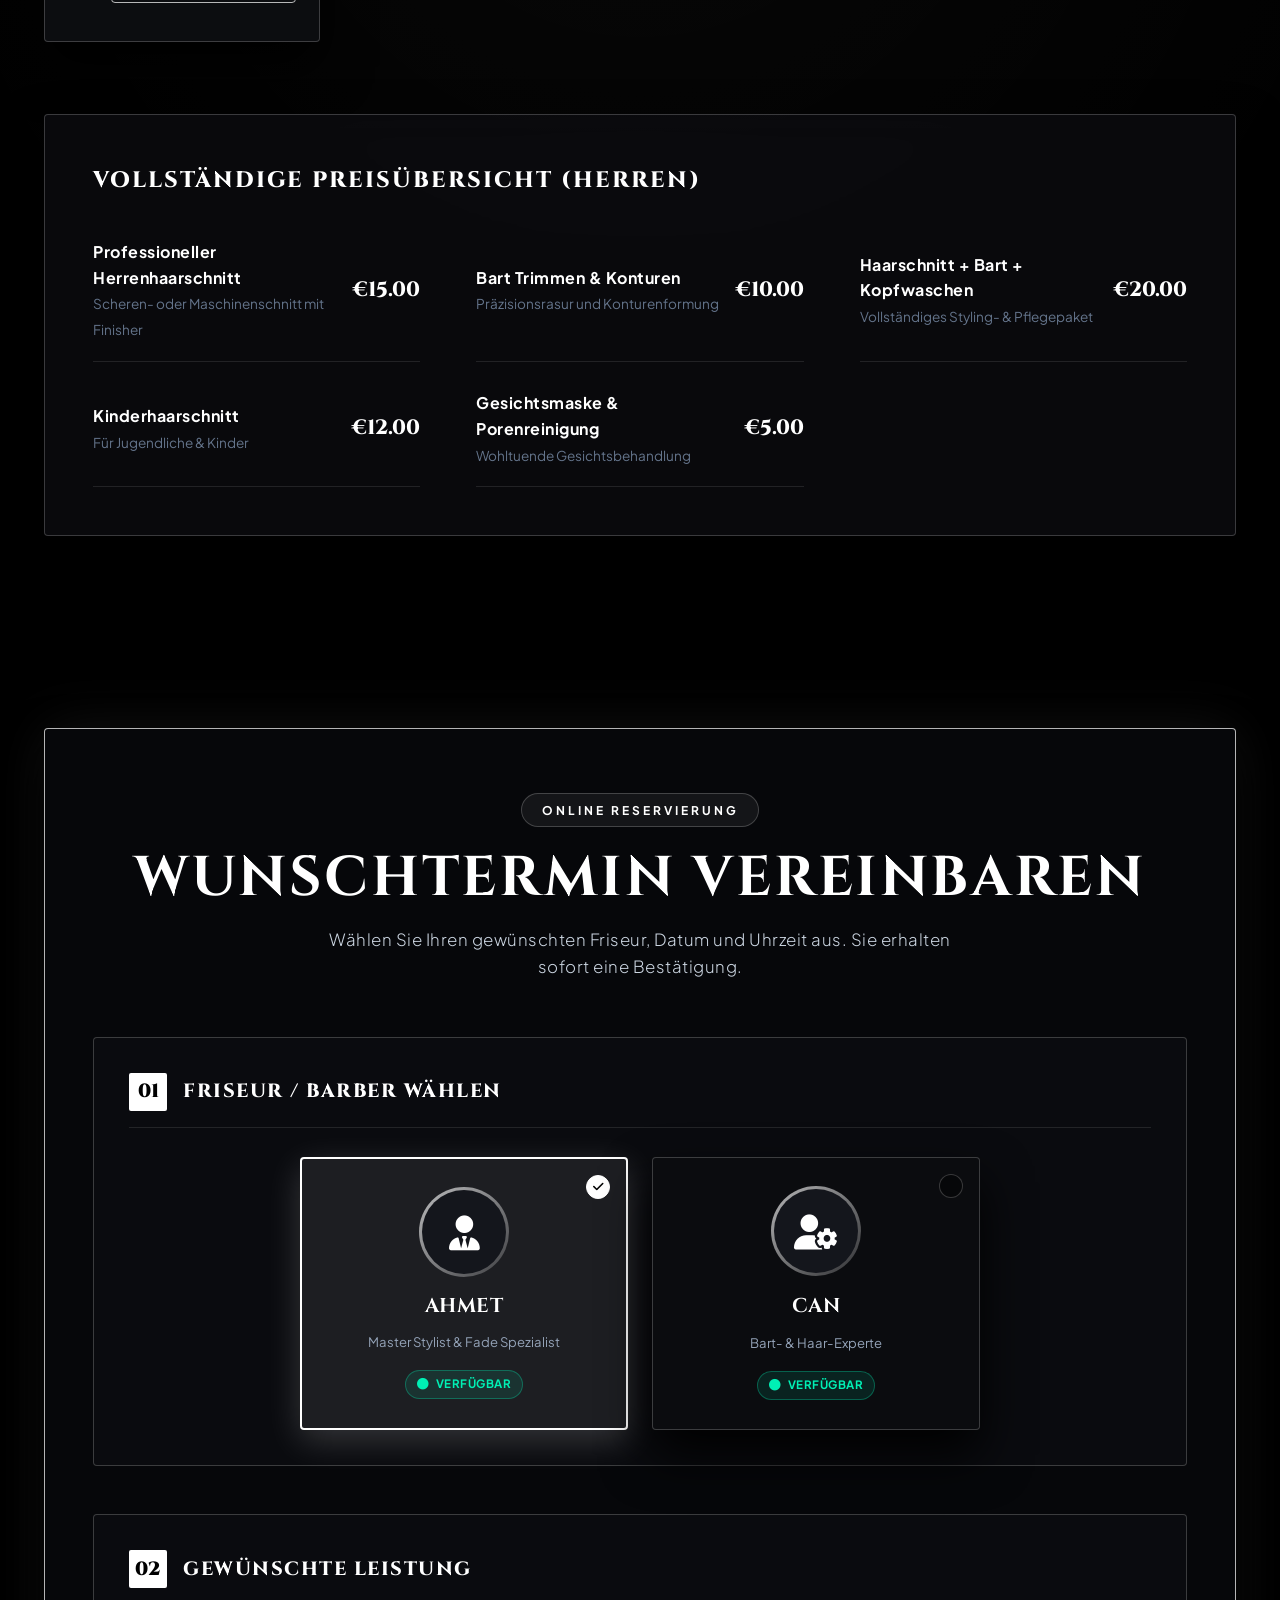
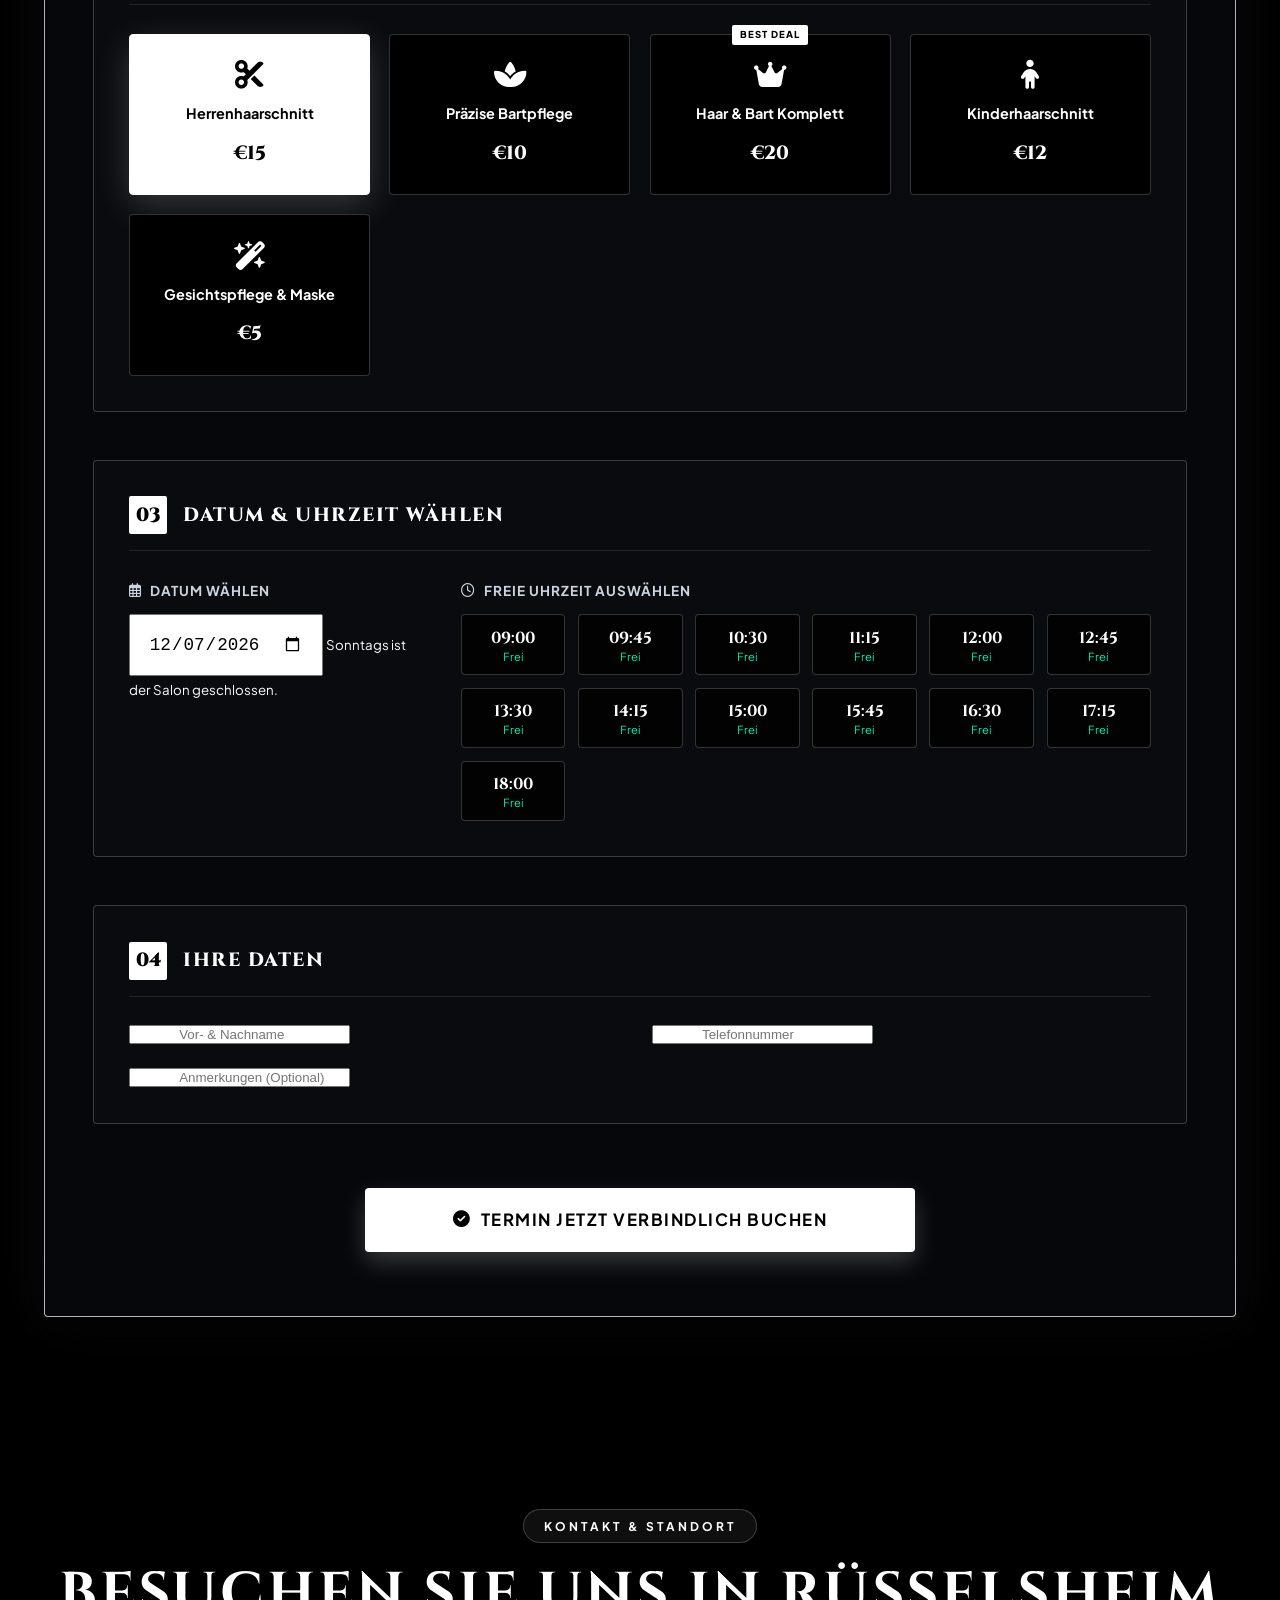
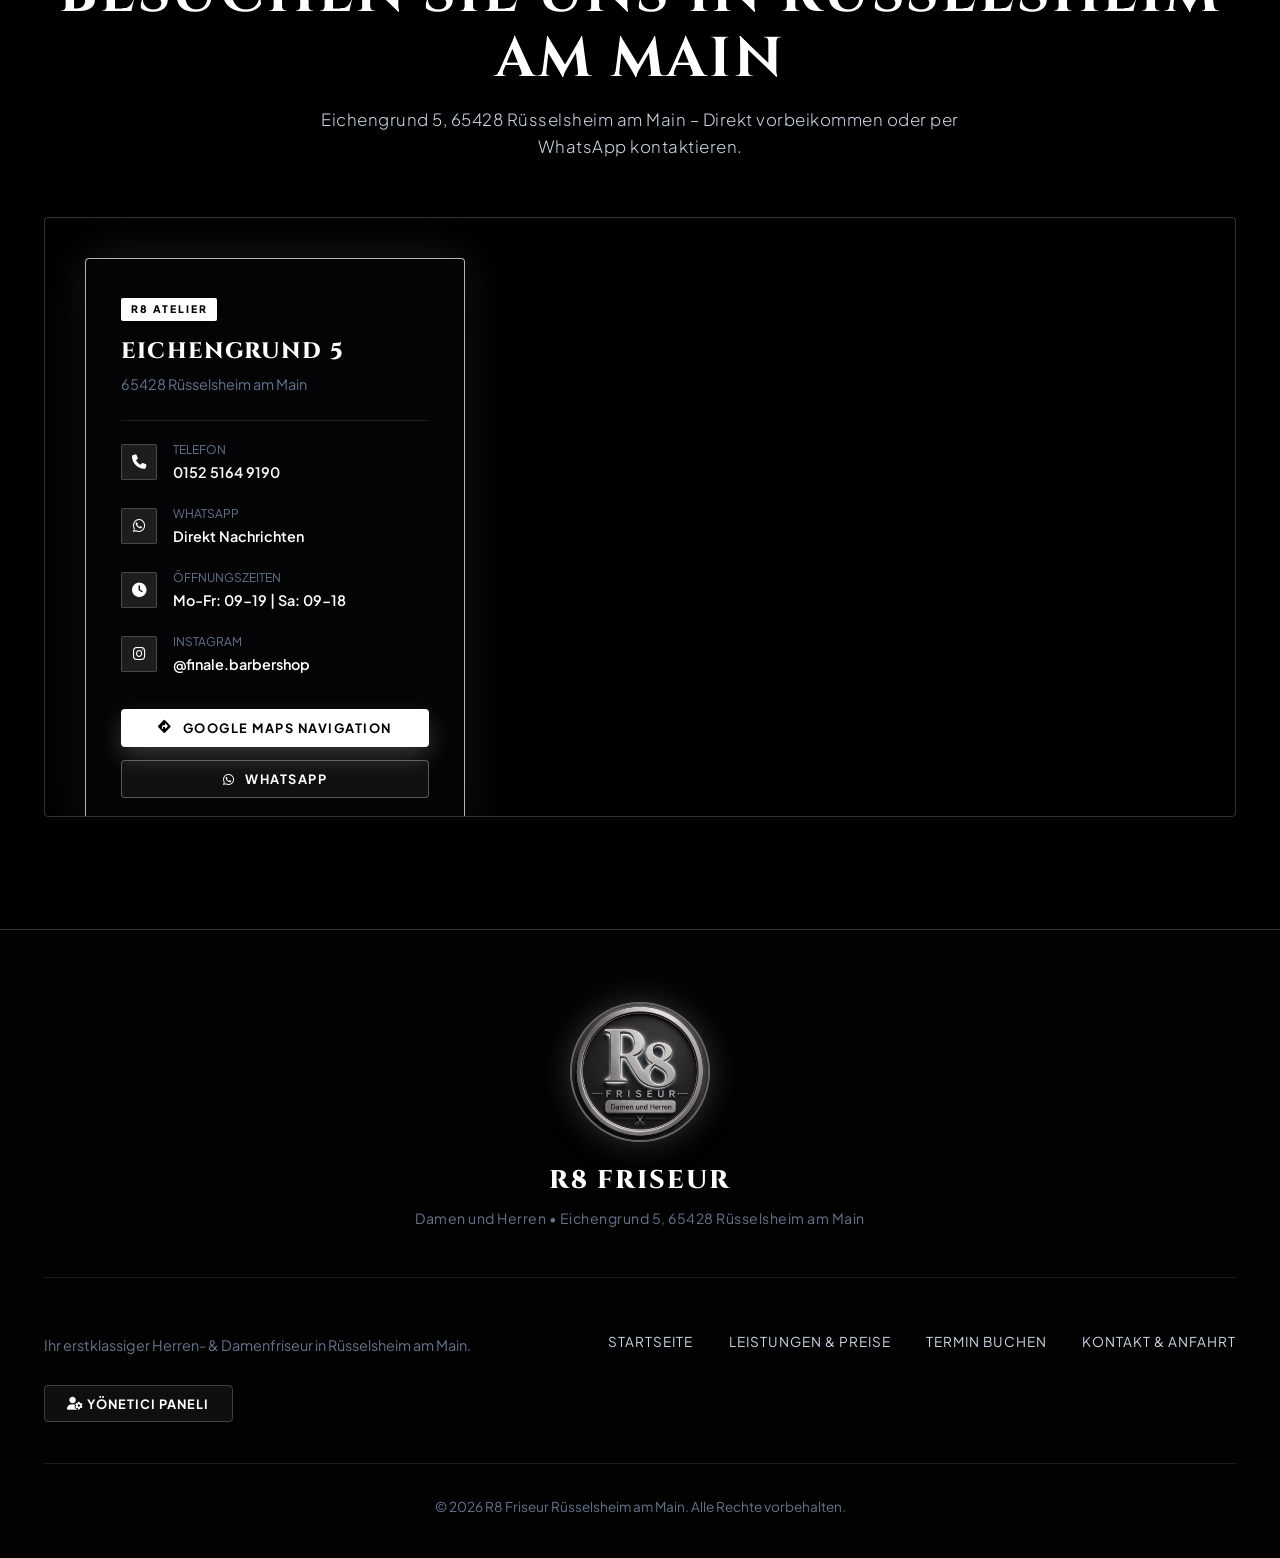
==== commit f400e30b: "Add files via upload" ====
--- a/index.html
+++ b/index.html
@@ -16,17 +16,28 @@
     <link rel="stylesheet" href="https://cdnjs.cloudflare.com/ajax/libs/font-awesome/6.4.0/css/all.min.css">
     
     <!-- Stylesheet with Cache Busting -->
-    <link rel="stylesheet" href="style.css?v=3.6">
+    <link rel="stylesheet" href="style.css?v=3.8">
 
     <style>
-        /* Bulletproof Navbar Row Layout for all Mobile & Desktop screens */
+        /* Anti-overflow and full mobile responsiveness */
+        html, body {
+            overflow-x: hidden !important;
+            width: 100% !important;
+            max-width: 100% !important;
+            box-sizing: border-box !important;
+        }
+        *, *::before, *::after {
+            box-sizing: border-box !important;
+        }
         .site-header {
             position: fixed;
-            top: 0.8rem;
+            top: 0.6rem;
             left: 0;
-            right: 0;
+            width: 100% !important;
+            max-width: 100% !important;
             z-index: 1000;
-            padding: 0 0.8rem;
+            padding: 0 0.6rem;
+            box-sizing: border-box !important;
         }
         .navbar {
             display: flex !important;
@@ -34,14 +45,17 @@
             align-items: center !important;
             justify-content: space-between !important;
             flex-wrap: nowrap !important;
-            padding: 0.45rem 0.85rem !important;
-            gap: 0.5rem !important;
+            padding: 0.4rem 0.75rem !important;
+            gap: 0.4rem !important;
+            width: 100% !important;
+            max-width: 100% !important;
+            box-sizing: border-box !important;
         }
         .navbar-brand-group {
             display: inline-flex !important;
             flex-direction: row !important;
             align-items: center !important;
-            gap: 0.65rem !important;
+            gap: 0.5rem !important;
             flex-shrink: 0 !important;
             flex-wrap: nowrap !important;
         }
@@ -54,8 +68,8 @@
             line-height: 0 !important;
         }
         .nav-logo-img {
-            width: 38px !important;
-            height: 38px !important;
+            width: 36px !important;
+            height: 36px !important;
             border-radius: 50% !important;
             object-fit: cover !important;
             border: 1.5px solid rgba(255, 255, 255, 0.45) !important;
@@ -79,10 +93,10 @@
             display: inline-flex !important;
             flex-direction: row !important;
             align-items: center !important;
-            gap: 0.35rem !important;
-            padding: 0.28rem 0.6rem !important;
+            gap: 0.3rem !important;
+            padding: 0.26rem 0.52rem !important;
             border-radius: 9999px !important;
-            font-size: 0.75rem !important;
+            font-size: 0.72rem !important;
             font-weight: 700 !important;
             border: none !important;
             cursor: pointer !important;
@@ -90,6 +104,7 @@
             letter-spacing: 0.5px !important;
             flex-shrink: 0 !important;
             white-space: nowrap !important;
+            touch-action: manipulation;
         }
         .gender-tab span {
             white-space: nowrap !important;
@@ -98,6 +113,7 @@
             margin-left: auto !important;
             flex-shrink: 0 !important;
             padding: 0.4rem 0.65rem !important;
+            touch-action: manipulation;
         }
     </style>
 </head>
@@ -970,6 +986,6 @@
     </div>
 
     <!-- JavaScript File with Cache Busting -->
-    <script src="script.js?v=3.6"></script>
+    <script src="script.js?v=3.8"></script>
 </body>
 </html>
--- a/style.css
+++ b/style.css
@@ -1125,6 +1125,147 @@
     margin: 0;
 }
 
+/* Staff / Barber Selection Grid (Step 1 Base Styles) */
+.barbers-selection-grid {
+    display: grid;
+    grid-template-columns: repeat(2, 1fr);
+    gap: 1.5rem;
+    max-width: 680px;
+    margin: 0 auto;
+    width: 100%;
+}
+
+.barber-card {
+    background: rgba(12, 13, 16, 0.95);
+    border: 1px solid var(--border-silver);
+    border-radius: var(--radius-sm);
+    padding: 1.8rem 1.4rem;
+    cursor: pointer;
+    touch-action: manipulation;
+    -webkit-tap-highlight-color: transparent;
+    transition: var(--transition-fast);
+    position: relative;
+    display: flex;
+    flex-direction: column;
+    align-items: center;
+    text-align: center;
+    user-select: none;
+    box-shadow: var(--shadow-card);
+    min-height: 250px;
+    justify-content: space-between;
+}
+
+.barber-card:hover {
+    background: var(--bg-card-hover);
+    border-color: var(--silver-white);
+    transform: translateY(-3px);
+    box-shadow: var(--shadow-glow);
+}
+
+.barber-card.selected {
+    background: rgba(255, 255, 255, 0.08);
+    border: 2px solid var(--silver-white);
+    box-shadow: var(--shadow-white);
+}
+
+.barber-avatar-box {
+    width: 90px;
+    height: 90px;
+    border-radius: 50%;
+    margin-bottom: 0.8rem;
+    position: relative;
+    padding: 3px;
+    background: linear-gradient(135deg, rgba(255, 255, 255, 0.7), rgba(255, 255, 255, 0.15));
+    flex-shrink: 0;
+}
+
+.barber-avatar-inner {
+    width: 100%;
+    height: 100%;
+    border-radius: 50%;
+    background: #14161c;
+    display: flex;
+    align-items: center;
+    justify-content: center;
+    overflow: hidden;
+}
+
+.barber-avatar-placeholder {
+    color: var(--silver-white);
+    font-size: 2.2rem;
+    display: flex;
+    align-items: center;
+    justify-content: center;
+    width: 100%;
+    height: 100%;
+}
+
+.barber-avatar-img {
+    width: 100%;
+    height: 100%;
+    object-fit: cover;
+    display: block;
+}
+
+.barber-name {
+    font-family: var(--font-heading);
+    font-size: 1.25rem;
+    font-weight: 700;
+    color: var(--silver-white);
+    margin-bottom: 0.25rem;
+    letter-spacing: 0.5px;
+}
+
+.barber-role {
+    font-size: 0.82rem;
+    color: var(--silver-muted);
+    margin-bottom: 0.8rem;
+    line-height: 1.3;
+    min-height: 2.4em;
+    display: flex;
+    align-items: center;
+    justify-content: center;
+    text-align: center;
+}
+
+.barber-status-badge {
+    display: inline-flex;
+    align-items: center;
+    gap: 0.4rem;
+    font-size: 0.72rem;
+    padding: 0.25rem 0.7rem;
+    border-radius: var(--radius-pill);
+    background: rgba(0, 240, 181, 0.1);
+    color: var(--cyber-teal);
+    border: 1px solid rgba(0, 240, 181, 0.3);
+    font-weight: 700;
+    text-transform: uppercase;
+    letter-spacing: 0.5px;
+}
+
+.barber-select-check {
+    position: absolute;
+    top: 1rem;
+    right: 1rem;
+    width: 24px;
+    height: 24px;
+    border-radius: 50%;
+    border: 1px solid var(--border-silver);
+    display: flex;
+    align-items: center;
+    justify-content: center;
+    color: transparent;
+    font-size: 0.75rem;
+    transition: var(--transition-fast);
+    background: rgba(0, 0, 0, 0.4);
+}
+
+.barber-card.selected .barber-select-check {
+    background: var(--silver-white);
+    border-color: var(--silver-white);
+    color: #000000;
+}
+
 /* Service Tiles Selector */
 .service-tiles-selector {
     display: grid;
@@ -1858,106 +1999,151 @@
 /* ---- Small Mobile (≤480px) ---- */
 @media (max-width: 480px) {
     html, body {
-        overflow-x: hidden;
-        width: 100%;
+        overflow-x: hidden !important;
+        width: 100% !important;
+        max-width: 100% !important;
+        position: relative;
+        box-sizing: border-box !important;
         -webkit-text-size-adjust: 100%;
     }
 
+    *, *::before, *::after {
+        box-sizing: border-box !important;
+    }
+
+    section, main, header, footer, .container, .hero-container, .about-full-container {
+        max-width: 100% !important;
+        overflow-x: hidden !important;
+        box-sizing: border-box !important;
+    }
+
     .container {
-        padding: 0 0.85rem;
+        padding: 0 0.75rem !important;
+        width: 100% !important;
+        max-width: 100% !important;
     }
 
     .site-header {
-        top: 0.6rem;
-        padding: 0 0.6rem;
+        top: 0.5rem !important;
+        padding: 0 0.5rem !important;
+        width: 100% !important;
+        max-width: 100% !important;
     }
 
     .navbar {
-        padding: 0.4rem 0.75rem;
-        display: flex;
-        align-items: center;
-        justify-content: space-between;
-        flex-wrap: nowrap;
+        padding: 0.35rem 0.65rem !important;
+        display: flex !important;
+        align-items: center !important;
+        justify-content: space-between !important;
+        flex-wrap: nowrap !important;
+        width: 100% !important;
+        max-width: 100% !important;
     }
 
     .navbar-brand-group {
-        display: inline-flex;
-        align-items: center;
-        gap: 0.5rem;
-        flex-shrink: 0;
-        flex-wrap: nowrap;
+        display: inline-flex !important;
+        align-items: center !important;
+        gap: 0.45rem !important;
+        flex-shrink: 0 !important;
+        flex-wrap: nowrap !important;
     }
 
     .nav-logo-img {
-        width: 34px;
-        height: 34px;
-        border-width: 1px;
-        flex-shrink: 0;
+        width: 32px !important;
+        height: 32px !important;
+        border-width: 1px !important;
+        flex-shrink: 0 !important;
     }
 
     .gender-switch-bar {
-        display: inline-flex;
-        align-items: center;
-        padding: 2px;
-        gap: 2px;
-        flex-shrink: 0;
-        white-space: nowrap;
+        display: inline-flex !important;
+        align-items: center !important;
+        padding: 2px !important;
+        gap: 2px !important;
+        flex-shrink: 0 !important;
+        white-space: nowrap !important;
     }
 
     .gender-tab {
-        display: inline-flex;
-        align-items: center;
-        padding: 0.26rem 0.52rem;
-        font-size: 0.72rem;
-        gap: 0.35rem;
-        flex-shrink: 0;
-        white-space: nowrap;
+        display: inline-flex !important;
+        align-items: center !important;
+        padding: 0.24rem 0.48rem !important;
+        font-size: 0.7rem !important;
+        gap: 0.28rem !important;
+        flex-shrink: 0 !important;
+        white-space: nowrap !important;
+        touch-action: manipulation;
+    }
+
+    .nav-menu {
+        top: 4.4rem !important;
+        left: 0.5rem !important;
+        right: 0.5rem !important;
+        width: calc(100% - 1rem) !important;
+        max-width: 100% !important;
+        box-sizing: border-box !important;
+        padding: 1.2rem !important;
     }
 
     .hero-section {
-        padding-top: 6.2rem;
-        padding-bottom: 3.5rem;
+        padding-top: 5.8rem !important;
+        padding-bottom: 3rem !important;
+        width: 100% !important;
+        max-width: 100% !important;
+        overflow-x: hidden !important;
     }
 
     /* Mobile Ambient Glow */
     .hero-bg-media {
         opacity: 0.9;
         background: radial-gradient(circle at 50% 45%, rgba(255, 255, 255, 0.06) 0%, rgba(4, 5, 7, 0.98) 75%), #040507;
+        width: 100% !important;
+        max-width: 100% !important;
     }
 
     .hero-badges {
-        flex-direction: row;
-        flex-wrap: wrap;
-        justify-content: center;
-        gap: 0.45rem;
-        margin-bottom: 0.8rem;
+        flex-direction: row !important;
+        flex-wrap: wrap !important;
+        justify-content: center !important;
+        gap: 0.4rem !important;
+        margin-bottom: 0.8rem !important;
+        width: 100% !important;
+    }
+
+    .hero-badges .badge {
+        font-size: 0.7rem !important;
+        padding: 0.3rem 0.65rem !important;
+        max-width: 100% !important;
     }
 
     .hero-title {
-        font-size: clamp(1.55rem, 7.5vw, 2.05rem);
-        line-height: 1.25;
-        margin-bottom: 1.2rem;
+        font-size: clamp(1.45rem, 7vw, 1.95rem) !important;
+        line-height: 1.25 !important;
+        margin-bottom: 1rem !important;
         text-shadow: 0 3px 18px rgba(0, 0, 0, 0.98), 0 1px 4px rgba(0, 0, 0, 0.9);
+        word-break: break-word !important;
     }
 
     /* Mobile 3D Logo (Between Title and Subtitle) */
     .hero-brand-emblem-wrap {
-        margin-bottom: 1.4rem;
+        margin-bottom: 1.2rem !important;
+        width: 100% !important;
     }
 
     .hero-brand-emblem {
-        width: 125px;
-        height: 125px;
-        border: 2.5px solid rgba(255, 255, 255, 0.7);
-        box-shadow: 0 0 38px rgba(255, 255, 255, 0.45), 0 8px 24px rgba(0, 0, 0, 0.9);
+        width: 120px !important;
+        height: 120px !important;
+        border: 2.5px solid rgba(255, 255, 255, 0.7) !important;
+        box-shadow: 0 0 32px rgba(255, 255, 255, 0.45), 0 8px 24px rgba(0, 0, 0, 0.9) !important;
     }
 
     .hero-subtitle {
-        font-size: 0.88rem;
-        line-height: 1.6;
-        margin-bottom: 2.2rem;
-        padding: 0 0.4rem;
+        font-size: 0.86rem !important;
+        line-height: 1.55 !important;
+        margin-bottom: 1.8rem !important;
+        padding: 0 0.3rem !important;
         text-shadow: 0 2px 10px rgba(0, 0, 0, 0.98);
+        word-break: break-word !important;
     }
 
     /* Mobile Portal Modal Logo */
@@ -1977,33 +2163,72 @@
     }
 
     .footer-emblem-container {
-        width: 105px;
-        height: 105px;
+        width: 95px !important;
+        height: 95px !important;
     }
 
     .footer-emblem-title {
-        font-size: 1.35rem;
+        font-size: 1.25rem !important;
     }
     .hero-badge-pill {
         font-size: 0.72rem;
         padding: 0.3rem 0.75rem;
     }
     .hero-buttons {
-        gap: 0.75rem;
+        gap: 0.65rem !important;
+        margin-bottom: 3rem !important;
+        width: 100% !important;
     }
     .hero-buttons .btn {
-        padding: 0.85rem 1rem;
-        font-size: 0.88rem;
-    }
-
+        width: 100% !important;
+        padding: 0.85rem 1rem !important;
+        font-size: 0.88rem !important;
+    }
+
+    .hero-stats {
+        grid-template-columns: 1fr !important;
+        gap: 0.8rem !important;
+        width: 100% !important;
+    }
     .stat-item {
-        padding: 0.9rem;
+        padding: 0.9rem !important;
+        width: 100% !important;
     }
     .stat-item h4 {
         font-size: 0.88rem;
     }
     .stat-item p {
         font-size: 0.75rem;
+    }
+
+    /* Status Bar Mobile */
+    .status-bar-section {
+        margin-top: -1.5rem !important;
+        margin-bottom: 4rem !important;
+        width: 100% !important;
+    }
+    .status-bar-card {
+        padding: 1.1rem 0.9rem !important;
+        flex-direction: column !important;
+        align-items: flex-start !important;
+        gap: 0.9rem !important;
+        width: 100% !important;
+    }
+    .status-indicator-box {
+        gap: 0.8rem !important;
+    }
+    .status-label {
+        font-size: 1.05rem !important;
+    }
+    .hours-quick-summary {
+        width: 100% !important;
+        display: flex !important;
+        flex-wrap: wrap !important;
+        gap: 0.4rem !important;
+    }
+    .hours-chip {
+        font-size: 0.72rem !important;
+        padding: 0.35rem 0.65rem !important;
     }
 
     /* Prevent iOS auto zoom */
@@ -2011,157 +2236,340 @@
         font-size: 16px !important;
     }
 
+    /* About Us Mobile */
+    .about-section {
+        padding: 4rem 0 !important;
+        width: 100% !important;
+    }
+    .about-grid {
+        grid-template-columns: 1fr !important;
+        gap: 2rem !important;
+        width: 100% !important;
+    }
+    .about-image-column {
+        order: -1 !important;
+        width: 100% !important;
+    }
+    .image-wrapper {
+        position: relative !important;
+        width: 100% !important;
+        max-width: 100% !important;
+        overflow: hidden !important;
+        border-radius: var(--radius-sm) !important;
+    }
+    .about-img {
+        height: 240px !important;
+        width: 100% !important;
+        object-fit: cover !important;
+    }
+    .experience-badge {
+        position: absolute !important;
+        bottom: 0.75rem !important;
+        left: 0.75rem !important;
+        padding: 0.6rem 0.9rem !important;
+        gap: 0.6rem !important;
+        max-width: calc(100% - 1.5rem) !important;
+    }
+    .badge-number {
+        font-size: 1.6rem !important;
+    }
+    .badge-text {
+        font-size: 0.68rem !important;
+    }
+    .about-features-matrix {
+        grid-template-columns: 1fr !important;
+        gap: 0.8rem !important;
+        width: 100% !important;
+    }
+    .feature-card {
+        padding: 1.1rem 0.9rem !important;
+        width: 100% !important;
+    }
+
     /* Services cards */
+    .services-section {
+        padding: 4rem 0 !important;
+        width: 100% !important;
+    }
     .services-cards-grid {
-        grid-template-columns: 1fr;
-        gap: 1rem;
+        grid-template-columns: 1fr !important;
+        gap: 0.9rem !important;
+        margin-bottom: 2.5rem !important;
+        width: 100% !important;
     }
     .service-card {
-        padding: 1.5rem 1.2rem;
-    }
-
-    /* About matrix */
-    .about-features-matrix {
-        grid-template-columns: 1fr;
-        gap: 0.9rem;
-    }
-    .feature-card {
-        padding: 1.2rem 1rem;
+        padding: 1.4rem 1.1rem !important;
+        width: 100% !important;
+    }
+
+    /* Price Table Mobile - No Horizontal Overflow */
+    .price-list-container {
+        padding: 1.2rem 0.8rem !important;
+        width: 100% !important;
+        max-width: 100% !important;
+    }
+    .price-table-title {
+        font-size: 1.1rem !important;
+        margin-bottom: 1.4rem !important;
+        word-break: break-word !important;
+    }
+    .price-items-grid {
+        grid-template-columns: 1fr !important;
+        gap: 0.85rem !important;
+        width: 100% !important;
+    }
+    .price-item {
+        width: 100% !important;
+        gap: 0.5rem !important;
+        padding-bottom: 0.9rem !important;
+    }
+    .price-info {
+        min-width: 0;
+        flex: 1;
+    }
+    .price-info .price-title {
+        font-size: 0.9rem !important;
+        word-break: break-word !important;
+    }
+    .price-info .price-sub {
+        font-size: 0.75rem !important;
+    }
+    .price-tag {
+        font-size: 1.1rem !important;
+        flex-shrink: 0;
     }
 
     /* Booking Wizard Mobile Tweaks */
+    .booking-section {
+        padding: 4rem 0 !important;
+        width: 100% !important;
+    }
     .booking-atelier-frame {
-        padding: 1.2rem 0.75rem;
-        border-radius: var(--radius-sm);
+        padding: 1.2rem 0.65rem !important;
+        border-radius: var(--radius-sm) !important;
+        width: 100% !important;
+    }
+    .atelier-booking-wizard {
+        gap: 1.8rem !important;
+        margin-top: 1.5rem !important;
+        width: 100% !important;
     }
     .wizard-step-box {
-        padding: 1.2rem 0.75rem;
-        margin-bottom: 1.2rem;
+        padding: 1.1rem 0.65rem !important;
+        margin-bottom: 0 !important;
+        width: 100% !important;
     }
     .step-badge-title {
-        margin-bottom: 1rem;
+        margin-bottom: 0.9rem !important;
+        gap: 0.6rem !important;
+    }
+    .step-num {
+        width: 32px !important;
+        height: 32px !important;
+        font-size: 1rem !important;
     }
     .step-badge-title h3 {
-        font-size: 0.92rem;
+        font-size: 0.88rem !important;
+        letter-spacing: 0.5px !important;
     }
 
     .barbers-selection-grid {
+        display: grid !important;
         grid-template-columns: repeat(2, 1fr) !important;
-        gap: 0.65rem !important;
+        gap: 0.5rem !important;
+        width: 100% !important;
+        max-width: 100% !important;
+        margin: 0 !important;
+        box-sizing: border-box !important;
     }
 
     .barber-card {
-        padding: 1.1rem 0.5rem;
+        padding: 0.85rem 0.3rem !important;
+        min-height: 195px !important;
+        display: flex !important;
+        flex-direction: column !important;
+        align-items: center !important;
+        justify-content: space-between !important;
+        text-align: center !important;
+        width: 100% !important;
+        box-sizing: border-box !important;
+        overflow: hidden !important;
     }
     .barber-avatar-box {
-        width: 72px;
-        height: 72px;
-        margin-bottom: 0.7rem;
+        width: 58px !important;
+        height: 58px !important;
+        margin-bottom: 0.4rem !important;
+        padding: 2px !important;
+        flex-shrink: 0 !important;
+    }
+    .barber-avatar-inner {
+        width: 100% !important;
+        height: 100% !important;
+    }
+    .barber-avatar-placeholder {
+        font-size: 1.4rem !important;
     }
     .barber-name {
-        font-size: 1.05rem;
+        font-size: 0.92rem !important;
+        margin-bottom: 0.15rem !important;
+        font-weight: 700 !important;
     }
     .barber-role {
-        font-size: 0.72rem;
-        margin-bottom: 0.6rem;
-        line-height: 1.3;
+        font-size: 0.62rem !important;
+        margin-bottom: 0.4rem !important;
+        line-height: 1.25 !important;
+        min-height: 2.5em !important;
+        display: flex !important;
+        align-items: center !important;
+        justify-content: center !important;
+        text-align: center !important;
+        word-break: break-word !important;
     }
     .barber-status-badge {
-        font-size: 0.65rem;
-        padding: 0.2rem 0.5rem;
+        font-size: 0.58rem !important;
+        padding: 0.15rem 0.4rem !important;
+        white-space: nowrap !important;
     }
     .barber-select-check {
-        top: 0.6rem;
-        right: 0.6rem;
-        width: 22px;
-        height: 22px;
-        font-size: 0.7rem;
+        top: 0.4rem !important;
+        right: 0.4rem !important;
+        width: 18px !important;
+        height: 18px !important;
+        font-size: 0.6rem !important;
     }
 
     /* Service Tiles */
     .service-tiles-selector {
-        grid-template-columns: repeat(2, 1fr);
-        gap: 0.55rem;
+        grid-template-columns: repeat(2, 1fr) !important;
+        gap: 0.5rem !important;
+        width: 100% !important;
     }
     .tile-card {
-        padding: 0.9rem 0.6rem;
-        flex-direction: column;
-        text-align: center;
-        gap: 0.4rem;
-        min-height: 98px;
-        justify-content: center;
+        padding: 0.85rem 0.5rem !important;
+        flex-direction: column !important;
+        text-align: center !important;
+        gap: 0.35rem !important;
+        min-height: 92px !important;
+        justify-content: center !important;
+        width: 100% !important;
     }
     .tile-icon {
-        font-size: 1.2rem;
+        font-size: 1.15rem !important;
     }
     .tile-name {
-        font-size: 0.78rem;
-        line-height: 1.2;
+        font-size: 0.75rem !important;
+        line-height: 1.2 !important;
     }
     .tile-price {
-        font-size: 0.85rem;
+        font-size: 0.82rem !important;
     }
 
     /* Matrix split */
     .date-time-matrix-grid {
-        grid-template-columns: 1fr;
-        gap: 1.2rem;
+        grid-template-columns: 1fr !important;
+        gap: 1rem !important;
+        width: 100% !important;
     }
     .matrix-date-input {
-        min-height: 48px;
-        padding: 0.75rem;
+        min-height: 46px !important;
+        padding: 0.65rem !important;
+        width: 100% !important;
     }
 
     .time-slots-grid {
-        grid-template-columns: repeat(3, 1fr);
-        gap: 0.45rem;
+        grid-template-columns: repeat(3, 1fr) !important;
+        gap: 0.4rem !important;
+        width: 100% !important;
     }
     .time-slot-btn {
-        padding: 0.55rem 0.2rem;
-        min-height: 44px;
+        padding: 0.5rem 0.15rem !important;
+        min-height: 42px !important;
+        width: 100% !important;
     }
     .time-slot-btn span {
-        font-size: 0.82rem;
+        font-size: 0.78rem !important;
     }
     .time-slot-btn small {
-        font-size: 0.62rem;
-    }
-
+        font-size: 0.6rem !important;
+    }
+
+    .customer-fields-ribbon {
+        grid-template-columns: 1fr !important;
+        gap: 0.75rem !important;
+        width: 100% !important;
+    }
     .ribbon-input-group {
-        min-height: 48px;
+        min-height: 46px !important;
+        width: 100% !important;
     }
     .ribbon-control {
-        min-height: 48px;
-        padding: 0.75rem 0.85rem 0.75rem 2.6rem;
+        min-height: 46px !important;
+        padding: 0.65rem 0.75rem 0.65rem 2.4rem !important;
+        width: 100% !important;
     }
 
     .atelier-submit-btn {
-        width: 100%;
-        min-height: 52px;
-        font-size: 0.92rem;
-        padding: 0.9rem 1rem;
-    }
-
-    /* Location Hub */
+        width: 100% !important;
+        min-height: 48px !important;
+        font-size: 0.88rem !important;
+        padding: 0.85rem 1rem !important;
+    }
+
+    /* Location Hub on Phone — 100% width, zero overflow */
+    .contact-section {
+        padding: 4rem 0 !important;
+        width: 100% !important;
+    }
+    .panoramic-location-hub {
+        height: auto !important;
+        display: flex !important;
+        flex-direction: column !important;
+        overflow: hidden !important;
+        width: 100% !important;
+        max-width: 100% !important;
+        border-radius: var(--radius-sm) !important;
+    }
     .map-panoramic-bg {
-        height: 200px;
+        position: relative !important;
+        height: 220px !important;
+        width: 100% !important;
+        max-width: 100% !important;
     }
     .floating-atelier-capsule {
-        padding: 1.5rem 1rem;
+        position: relative !important;
+        top: 0 !important;
+        left: 0 !important;
+        right: 0 !important;
+        bottom: 0 !important;
+        width: 100% !important;
+        max-width: 100% !important;
+        padding: 1.3rem 0.9rem !important;
+        border-radius: 0 0 var(--radius-sm) var(--radius-sm) !important;
+        margin: 0 !important;
+    }
+    .capsule-header h3 {
+        font-size: 1.2rem !important;
     }
     .capsule-info-grid {
-        grid-template-columns: 1fr;
-        gap: 0.75rem;
+        grid-template-columns: 1fr !important;
+        gap: 0.65rem !important;
+        padding-top: 0.9rem !important;
+        margin-bottom: 1.4rem !important;
+    }
+    .capsule-item {
+        gap: 0.75rem !important;
     }
     .capsule-action-bar {
-        flex-direction: column;
-        gap: 0.6rem;
+        flex-direction: column !important;
+        gap: 0.55rem !important;
+        width: 100% !important;
     }
     .capsule-action-bar .btn {
-        width: 100%;
-        padding: 0.75rem;
-        font-size: 0.82rem;
-    }
+        width: 100% !important;
+        padding: 0.75rem !important;
+        font-size: 0.82rem !important;
+    }
+}
 
     /* Admin dashboard on phone */
     .admin-stats-grid {
@@ -2200,130 +2608,6 @@
     .staff-card-desc {
         font-size: 0.7rem;
         min-height: 2rem;
-        margin-bottom: 0.8rem;
-    }
-}
-
-.barber-card {
-    background: rgba(12, 13, 16, 0.95);
-    border: 1px solid var(--border-silver);
-    border-radius: var(--radius-sm);
-    padding: 1.8rem 1.5rem;
-    cursor: pointer;
-    touch-action: manipulation;
-    -webkit-tap-highlight-color: transparent;
-    transition: var(--transition-fast);
-    position: relative;
-    display: flex;
-    flex-direction: column;
-    align-items: center;
-    text-align: center;
-    user-select: none;
-    box-shadow: var(--shadow-card);
-}
-
-.barber-card:hover {
-    background: var(--bg-card-hover);
-    border-color: var(--silver-white);
-    transform: translateY(-3px);
-    box-shadow: var(--shadow-glow);
-}
-
-.barber-card.selected {
-    background: rgba(255, 255, 255, 0.08);
-    border: 2px solid var(--silver-white);
-    box-shadow: var(--shadow-white);
-}
-
-.barber-avatar-box {
-    width: 96px;
-    height: 96px;
-    border-radius: 50%;
-    margin-bottom: 1.2rem;
-    position: relative;
-    padding: 3px;
-    background: linear-gradient(135deg, rgba(255, 255, 255, 0.7), rgba(255, 255, 255, 0.15));
-}
-
-.barber-avatar-inner {
-    width: 100%;
-    height: 100%;
-    border-radius: 50%;
-    background: #14161c;
-    display: flex;
-    align-items: center;
-    justify-content: center;
-    overflow: hidden;
-}
-
-.barber-avatar-placeholder {
-    color: var(--silver-white);
-    font-size: 2.4rem;
-    display: flex;
-    align-items: center;
-    justify-content: center;
-    width: 100%;
-    height: 100%;
-}
-
-.barber-avatar-img {
-    width: 100%;
-    height: 100%;
-    object-fit: cover;
-    display: block;
-}
-
-.barber-name {
-    font-family: var(--font-heading);
-    font-size: 1.25rem;
-    font-weight: 700;
-    color: var(--silver-white);
-    margin-bottom: 0.35rem;
-    letter-spacing: 0.5px;
-}
-
-.barber-role {
-    font-size: 0.85rem;
-    color: var(--silver-muted);
-    margin-bottom: 1rem;
-}
-
-.barber-status-badge {
-    display: inline-flex;
-    align-items: center;
-    gap: 0.4rem;
-    font-size: 0.72rem;
-    padding: 0.28rem 0.75rem;
-    border-radius: var(--radius-pill);
-    background: rgba(0, 240, 181, 0.1);
-    color: var(--cyber-teal);
-    border: 1px solid rgba(0, 240, 181, 0.3);
-    font-weight: 700;
-    text-transform: uppercase;
-    letter-spacing: 0.5px;
-}
-
-.barber-select-check {
-    position: absolute;
-    top: 1.2rem;
-    right: 1.2rem;
-    width: 26px;
-    height: 26px;
-    border-radius: 50%;
-    border: 1px solid var(--border-silver);
-    display: flex;
-    align-items: center;
-    justify-content: center;
-    color: transparent;
-    font-size: 0.8rem;
-    transition: var(--transition-fast);
-    background: rgba(0, 0, 0, 0.4);
-}
-
-.barber-card.selected .barber-select-check {
-    background: var(--silver-white);
-    border-color: var(--silver-white);
-    color: #000000;
 }
 
 /* ==========================================================================
